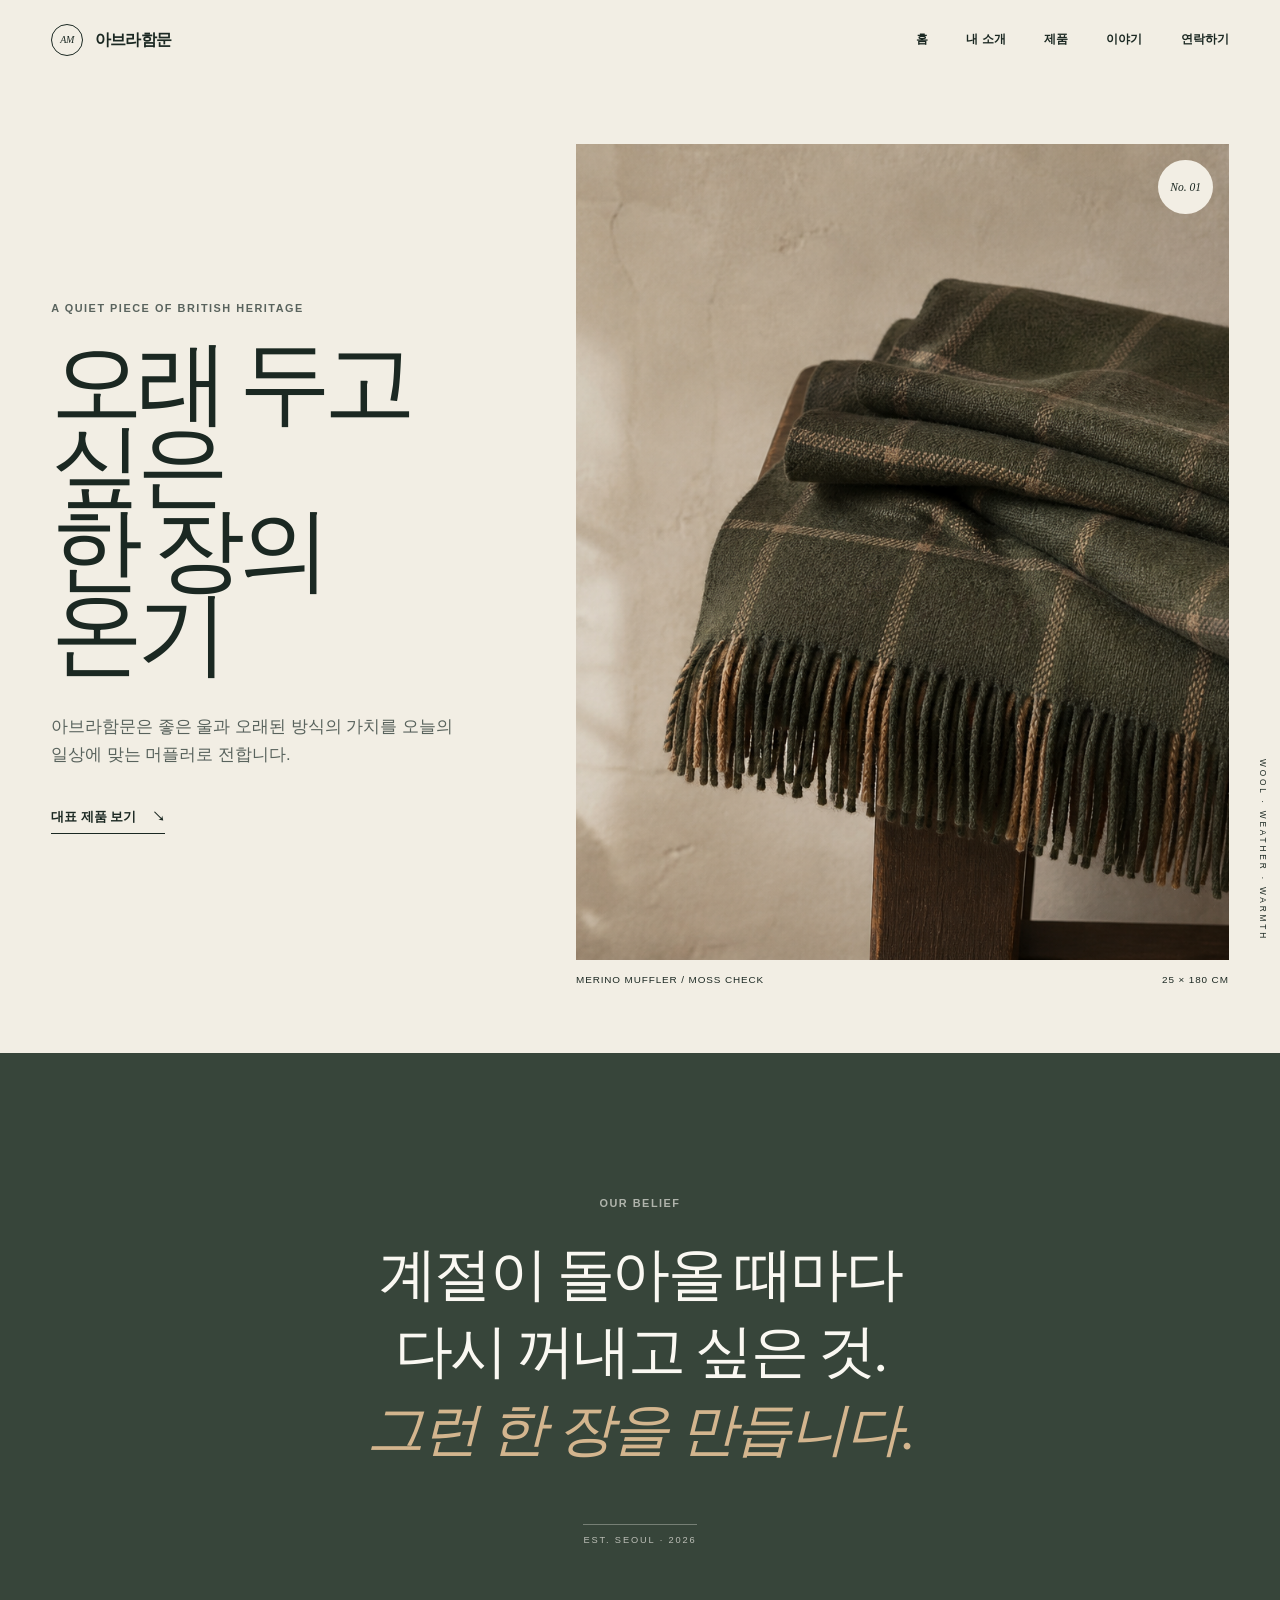
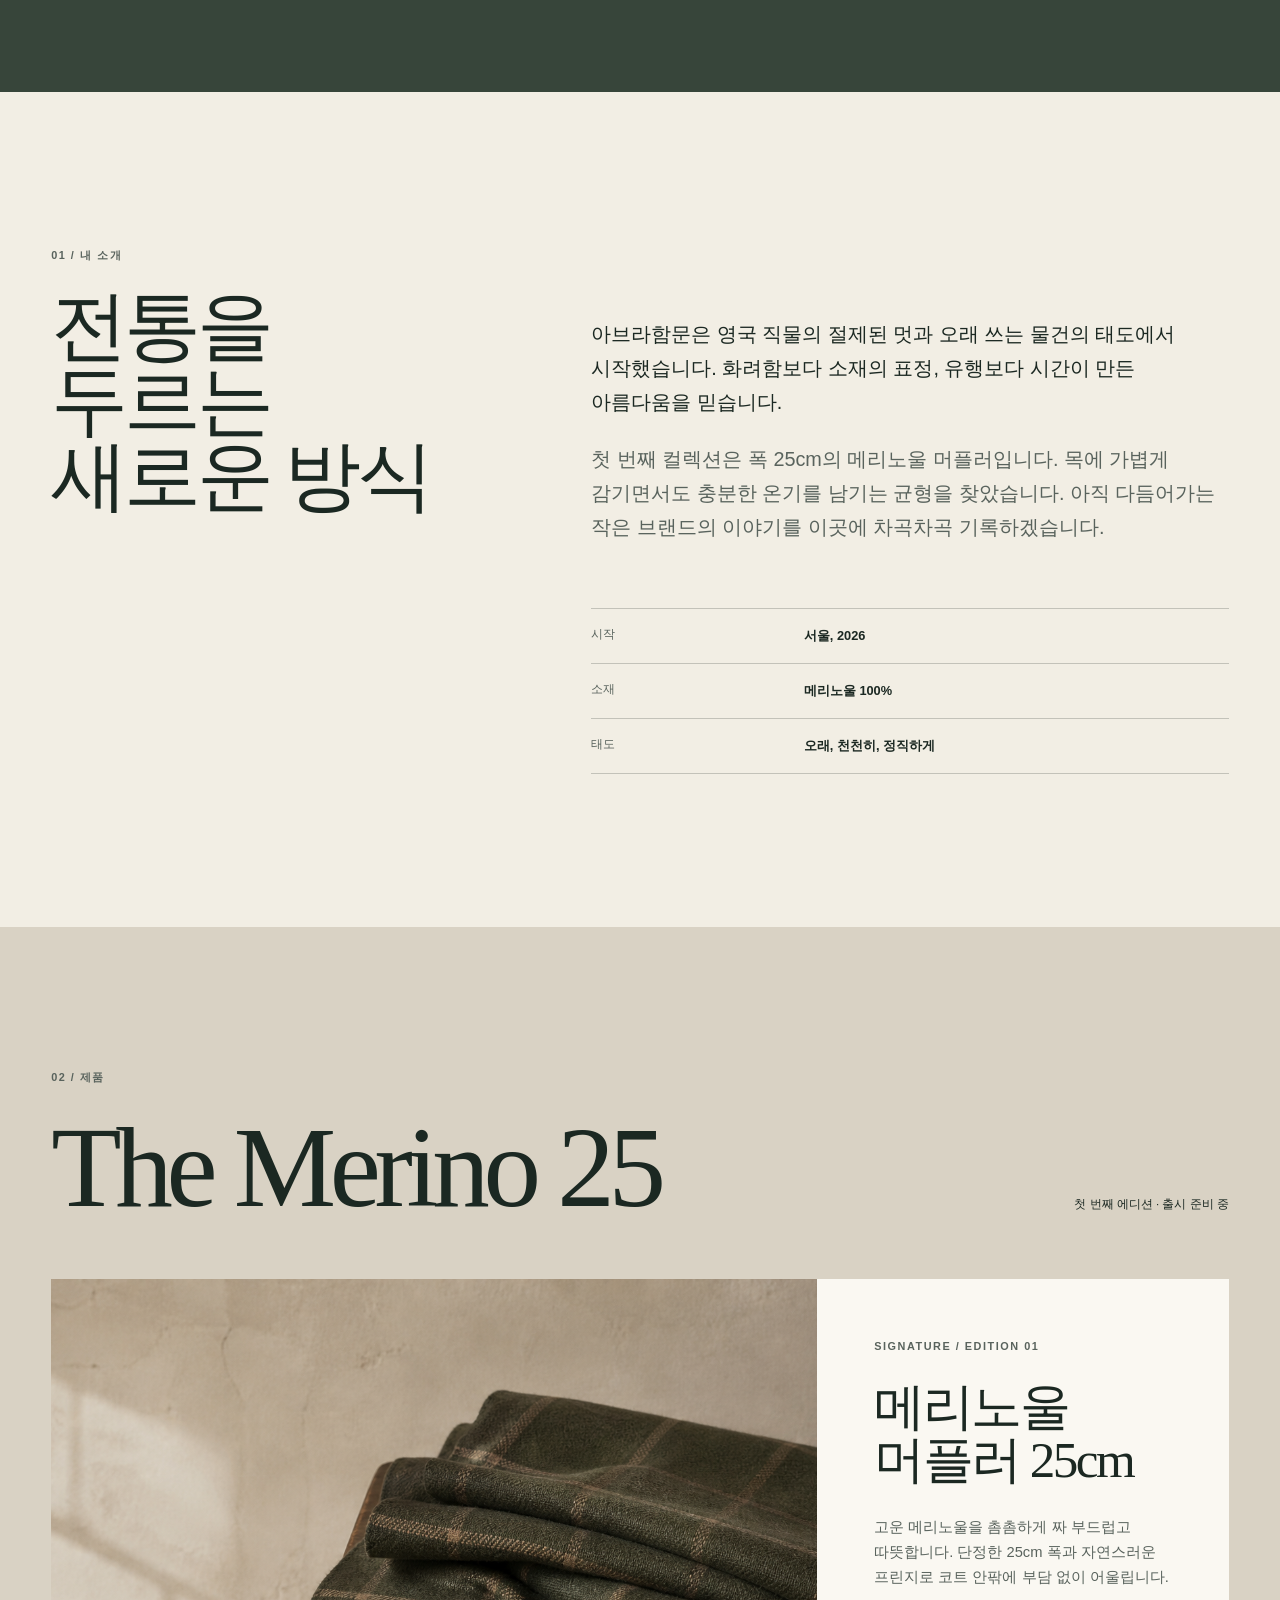
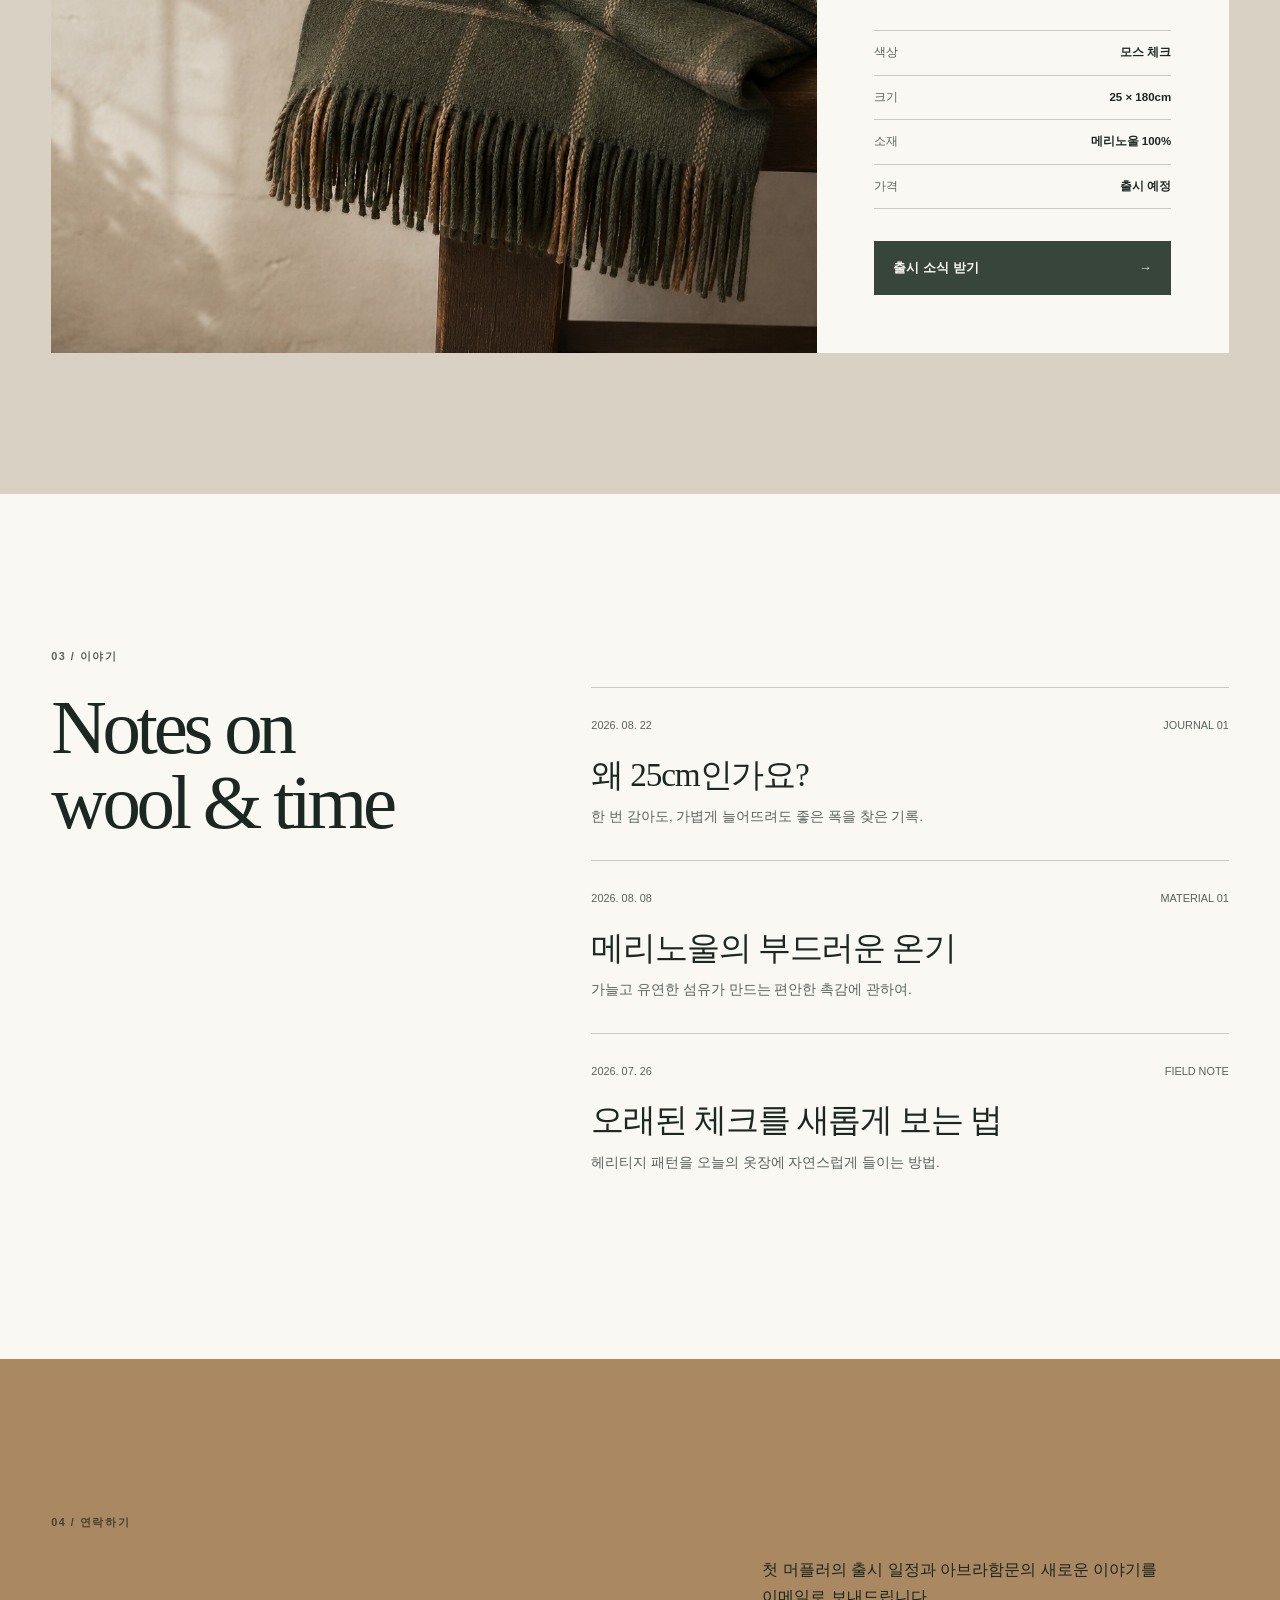
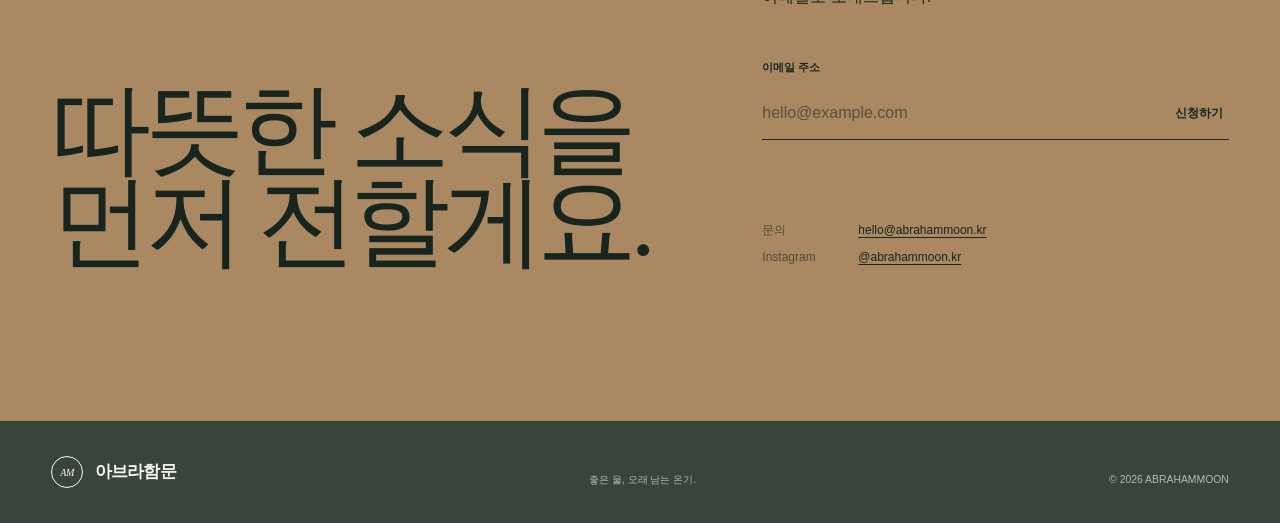
==== index.html @ 73c6c81b "Build Abrahammoon merino muffler website" ====
<!doctype html>
<html lang="ko">
<head>
  <meta charset="utf-8">
  <meta name="viewport" content="width=device-width, initial-scale=1">
  <meta name="description" content="좋은 울과 오래된 방식으로 만든 25cm 메리노울 머플러, 아브라함문.">
  <meta name="theme-color" content="#f2eee4">
  <meta property="og:title" content="아브라함문 — 오래 두고 싶은 머플러">
  <meta property="og:description" content="영국의 헤리티지를 오늘의 감각으로 풀어낸 25cm 메리노울 머플러.">
  <meta property="og:type" content="website">
  <meta property="og:image" content="assets/abrahammoon-merino-muffler.png">
  <title>아브라함문 — 메리노울 머플러 25cm</title>
  <link rel="stylesheet" href="styles.css">
  <script src="script.js" defer></script>
</head>
<body>
  <a class="skip-link" href="#main">본문으로 건너뛰기</a>
  <header class="site-header" data-header>
    <a class="wordmark" href="#home" aria-label="아브라함문 홈"><span class="wordmark-symbol" aria-hidden="true">AM</span><span>아브라함문</span></a>
    <button class="menu-button" type="button" aria-expanded="false" aria-controls="site-nav" data-menu-button><span>메뉴</span><span class="menu-icon" aria-hidden="true"></span></button>
    <nav class="site-nav" id="site-nav" aria-label="주요 메뉴" data-nav>
      <a href="#home">홈</a><a href="#about">내 소개</a><a href="#product">제품</a><a href="#journal">이야기</a><a href="#contact">연락하기</a>
    </nav>
  </header>
  <main id="main">
    <section class="hero" id="home" aria-labelledby="hero-title">
      <div class="hero-copy reveal">
        <p class="eyebrow">A quiet piece of British heritage</p>
        <h1 id="hero-title">오래 두고 싶은<br>한 장의 온기</h1>
        <p class="hero-intro">아브라함문은 좋은 울과 오래된 방식의 가치를 오늘의 일상에 맞는 머플러로 전합니다.</p>
        <a class="text-link" href="#product">대표 제품 보기 <span aria-hidden="true">↘</span></a>
      </div>
      <figure class="hero-visual reveal">
        <div class="image-frame">
          <img src="assets/abrahammoon-merino-muffler.png" alt="나무 벤치 위에 정갈하게 접힌 모스 그린 체크 메리노울 머플러" width="1536" height="1024">
          <span class="edition-mark">No. 01</span>
        </div>
        <figcaption><span>Merino Muffler / Moss Check</span><span>25 × 180 cm</span></figcaption>
      </figure>
      <p class="hero-note" aria-hidden="true">WOOL · WEATHER · WARMTH</p>
    </section>
    <section class="statement" aria-label="브랜드 소개">
      <p class="section-label">Our belief</p>
      <p class="statement-copy reveal">계절이 돌아올 때마다<br>다시 꺼내고 싶은 것.<br><em>그런 한 장을 만듭니다.</em></p>
      <span class="established">EST. SEOUL · 2026</span>
    </section>
    <section class="about section-grid" id="about" aria-labelledby="about-title">
      <div><p class="section-label">01 / 내 소개</p><h2 id="about-title" class="section-title reveal">전통을 두르는<br>새로운 방식</h2></div>
      <div class="about-copy reveal">
        <p>아브라함문은 영국 직물의 절제된 멋과 오래 쓰는 물건의 태도에서 시작했습니다. 화려함보다 소재의 표정, 유행보다 시간이 만든 아름다움을 믿습니다.</p>
        <p>첫 번째 컬렉션은 폭 25cm의 메리노울 머플러입니다. 목에 가볍게 감기면서도 충분한 온기를 남기는 균형을 찾았습니다. 아직 다듬어가는 작은 브랜드의 이야기를 이곳에 차곡차곡 기록하겠습니다.</p>
        <dl class="facts"><div><dt>시작</dt><dd>서울, 2026</dd></div><div><dt>소재</dt><dd>메리노울 100%</dd></div><div><dt>태도</dt><dd>오래, 천천히, 정직하게</dd></div></dl>
      </div>
    </section>
    <section class="product" id="product" aria-labelledby="product-title">
      <div class="product-heading"><p class="section-label">02 / 제품</p><h2 id="product-title" class="section-title reveal">The Merino 25</h2><p class="product-status">첫 번째 에디션 · 출시 준비 중</p></div>
      <div class="product-card reveal">
        <div class="product-image"><img src="assets/abrahammoon-merino-muffler.png" alt="모스 그린과 카멜 체크가 어우러진 아브라함문 메리노울 머플러" loading="lazy" width="1536" height="1024"></div>
        <div class="product-info">
          <div><p class="eyebrow">Signature / Edition 01</p><h3>메리노울<br>머플러 25cm</h3><p class="product-description">고운 메리노울을 촘촘하게 짜 부드럽고 따뜻합니다. 단정한 25cm 폭과 자연스러운 프린지로 코트 안팎에 부담 없이 어울립니다.</p></div>
          <div class="product-meta"><div><span>색상</span><strong>모스 체크</strong></div><div><span>크기</span><strong>25 × 180cm</strong></div><div><span>소재</span><strong>메리노울 100%</strong></div><div><span>가격</span><strong>출시 예정</strong></div></div>
          <a class="button" href="#contact">출시 소식 받기 <span aria-hidden="true">→</span></a>
        </div>
      </div>
    </section>
    <section class="journal section-grid" id="journal" aria-labelledby="journal-title">
      <div><p class="section-label">03 / 이야기</p><h2 id="journal-title" class="section-title reveal">Notes on<br>wool & time</h2></div>
      <div class="journal-list">
        <article class="journal-item reveal"><p><time datetime="2026-08-22">2026. 08. 22</time><span>Journal 01</span></p><h3><a href="#contact">왜 25cm인가요?</a></h3><p>한 번 감아도, 가볍게 늘어뜨려도 좋은 폭을 찾은 기록.</p></article>
        <article class="journal-item reveal"><p><time datetime="2026-08-08">2026. 08. 08</time><span>Material 01</span></p><h3><a href="#contact">메리노울의 부드러운 온기</a></h3><p>가늘고 유연한 섬유가 만드는 편안한 촉감에 관하여.</p></article>
        <article class="journal-item reveal"><p><time datetime="2026-07-26">2026. 07. 26</time><span>Field note</span></p><h3><a href="#contact">오래된 체크를 새롭게 보는 법</a></h3><p>헤리티지 패턴을 오늘의 옷장에 자연스럽게 들이는 방법.</p></article>
      </div>
    </section>
    <section class="contact" id="contact" aria-labelledby="contact-title">
      <p class="section-label">04 / 연락하기</p>
      <div class="contact-layout">
        <h2 id="contact-title" class="reveal">따뜻한 소식을<br>먼저 전할게요.</h2>
        <div class="contact-copy reveal">
          <p>첫 머플러의 출시 일정과 아브라함문의 새로운 이야기를 이메일로 보내드립니다.</p>
          <form class="signup-form" data-signup-form><label for="email">이메일 주소</label><div class="input-row"><input id="email" name="email" type="email" autocomplete="email" placeholder="hello@example.com" required><button type="submit">신청하기</button></div><p class="form-message" data-form-message aria-live="polite"></p></form>
          <div class="contact-direct"><span>문의</span><a href="mailto:hello@abrahammoon.kr">hello@abrahammoon.kr</a><span>Instagram</span><a href="#contact">@abrahammoon.kr</a></div>
        </div>
      </div>
    </section>
  </main>
  <footer class="site-footer"><a class="wordmark footer-wordmark" href="#home"><span class="wordmark-symbol" aria-hidden="true">AM</span><span>아브라함문</span></a><p>좋은 울, 오래 남는 온기.</p><p>© <span data-year></span> ABRAHAMMOON</p></footer>
</body>
</html>
---- styles.css ----
:root {
  --ink: #1b2822; --ink-soft: #59635d; --paper: #f2eee4; --cream: #faf8f2;
  --moss: #37453a; --camel: #aa8962; --mist: #d9d2c4;
  --line: rgba(27, 40, 34, .22); --max: 1440px; --pad: clamp(1.25rem, 4vw, 4.5rem);
}
* { box-sizing: border-box; }
html { scroll-behavior: smooth; }
body { margin: 0; background: var(--paper); color: var(--ink); font-family: "Pretendard", "Noto Sans KR", "Apple SD Gothic Neo", sans-serif; font-size: 16px; line-height: 1.7; word-break: keep-all; }
a { color: inherit; text-decoration: none; }
img { display: block; width: 100%; height: auto; }
button, input { font: inherit; }
.skip-link { position: fixed; left: 1rem; top: -5rem; z-index: 100; padding: .75rem 1rem; background: var(--cream); }
.skip-link:focus { top: 1rem; }
.site-header { position: fixed; inset: 0 0 auto; z-index: 50; display: flex; align-items: center; justify-content: space-between; height: 80px; padding: 0 var(--pad); border-bottom: 1px solid transparent; transition: background .25s ease, border-color .25s ease; }
.site-header.is-scrolled { background: rgba(242, 238, 228, .92); border-color: var(--line); backdrop-filter: blur(14px); }
.wordmark { display: inline-flex; align-items: center; gap: .72rem; font-weight: 750; letter-spacing: -.045em; }
.wordmark-symbol { display: grid; place-items: center; width: 32px; height: 32px; border: 1px solid currentColor; border-radius: 50%; font: italic 10px Georgia, serif; letter-spacing: -.03em; }
.site-nav { display: flex; align-items: center; gap: clamp(1.2rem, 3vw, 3rem); font-size: .76rem; font-weight: 650; }
.site-nav a { position: relative; }
.site-nav a::after { content: ""; position: absolute; left: 0; right: 100%; bottom: -.35rem; height: 1px; background: currentColor; transition: right .25s ease; }
.site-nav a:hover::after, .site-nav a:focus-visible::after { right: 0; }
.menu-button { display: none; border: 0; background: none; color: inherit; }
main { overflow: hidden; }
.hero { position: relative; min-height: 100svh; max-width: var(--max); margin: 0 auto; padding: clamp(9rem, 15vh, 13rem) var(--pad) 4rem; display: grid; grid-template-columns: .8fr 1.2fr; gap: clamp(2rem, 7vw, 8rem); align-items: center; }
.hero-copy { position: relative; z-index: 2; }
.eyebrow, .section-label { margin: 0 0 1.5rem; color: var(--ink-soft); font-size: .68rem; font-weight: 700; letter-spacing: .14em; text-transform: uppercase; }
.hero h1 { margin: 0; font-family: Georgia, "Times New Roman", serif; font-size: clamp(3.7rem, 7.2vw, 8.2rem); font-weight: 400; line-height: .91; letter-spacing: -.07em; }
.hero-intro { max-width: 30rem; margin: 2.25rem 0 2rem; color: var(--ink-soft); font-size: clamp(1rem, 1.3vw, 1.18rem); }
.text-link { display: inline-flex; gap: 1rem; align-items: center; padding-bottom: .35rem; border-bottom: 1px solid currentColor; font-size: .8rem; font-weight: 700; }
.hero-visual { margin: 0; }
.image-frame { position: relative; aspect-ratio: 4 / 5; overflow: hidden; background: var(--mist); }
.image-frame img { height: 100%; object-fit: cover; object-position: 56% center; }
.edition-mark { position: absolute; right: 1rem; top: 1rem; display: grid; place-items: center; width: 3.4rem; height: 3.4rem; border-radius: 50%; background: var(--paper); font: italic .72rem Georgia, serif; }
.hero-visual figcaption { display: flex; justify-content: space-between; gap: 1rem; margin-top: .75rem; font-size: .62rem; letter-spacing: .09em; text-transform: uppercase; }
.hero-note { position: absolute; right: .65rem; bottom: 7rem; margin: 0; writing-mode: vertical-rl; font-size: .52rem; letter-spacing: .34em; }
.statement { position: relative; padding: clamp(5.5rem, 11vw, 10rem) var(--pad); background: var(--moss); color: var(--cream); text-align: center; }
.statement .section-label { color: rgba(250, 248, 242, .62); }
.statement-copy { margin: 0 auto; font-family: Georgia, "Times New Roman", serif; font-size: clamp(2rem, 4.5vw, 5.1rem); line-height: 1.34; letter-spacing: -.045em; }
.statement-copy em { color: #d3b58e; font-weight: 400; }
.established { display: inline-block; margin-top: 3.5rem; padding-top: .55rem; border-top: 1px solid rgba(250, 248, 242, .32); color: rgba(250, 248, 242, .68); font-size: .58rem; letter-spacing: .2em; }
.section-grid { max-width: var(--max); margin: 0 auto; padding: clamp(6rem, 12vw, 11rem) var(--pad); display: grid; grid-template-columns: .8fr 1.2fr; gap: clamp(3rem, 9vw, 11rem); }
.section-title { margin: 0; font: 400 clamp(3rem, 6vw, 6.4rem)/.98 Georgia, "Times New Roman", serif; letter-spacing: -.055em; }
.about-copy { max-width: 43rem; padding-top: 4.5rem; }
.about-copy > p { margin: 0 0 1.5rem; font-size: clamp(1.05rem, 1.55vw, 1.35rem); }
.about-copy > p + p { color: var(--ink-soft); }
.facts { margin: 4rem 0 0; border-top: 1px solid var(--line); }
.facts div { display: grid; grid-template-columns: 1fr 2fr; padding: 1rem 0; border-bottom: 1px solid var(--line); }
.facts dt { color: var(--ink-soft); font-size: .72rem; }
.facts dd { margin: 0; font-size: .8rem; font-weight: 650; }
.product { padding: clamp(6rem, 11vw, 10rem) var(--pad); background: var(--mist); }
.product-heading, .product-card { max-width: calc(var(--max) - var(--pad) * 2); margin-inline: auto; }
.product-heading { position: relative; margin-bottom: 3.5rem; }
.product-heading .section-title { font-size: clamp(4rem, 9vw, 9.3rem); }
.product-status { position: absolute; right: 0; bottom: .55rem; margin: 0; font-size: .72rem; }
.product-card { display: grid; grid-template-columns: 1.3fr .7fr; min-height: 650px; background: var(--cream); }
.product-image { min-height: 500px; overflow: hidden; }
.product-image img { height: 100%; object-fit: cover; object-position: center; }
.product-info { display: flex; flex-direction: column; justify-content: space-between; padding: clamp(2rem, 4.5vw, 4.5rem); }
.product-info h3 { margin: 0; font: 400 clamp(2.2rem, 4vw, 4rem)/1.05 Georgia, "Times New Roman", serif; letter-spacing: -.05em; }
.product-description { margin: 1.75rem 0 2.5rem; color: var(--ink-soft); font-size: .92rem; }
.product-meta { border-top: 1px solid var(--line); }
.product-meta div { display: flex; justify-content: space-between; padding: .75rem 0; border-bottom: 1px solid var(--line); font-size: .72rem; }
.product-meta span { color: var(--ink-soft); }
.button { display: flex; justify-content: space-between; margin-top: 2rem; padding: 1rem 1.2rem; background: var(--moss); color: var(--cream); font-size: .8rem; font-weight: 700; transition: background .2s ease; }
.button:hover { background: #526052; }
.journal { background: var(--cream); }
.journal-list { padding-top: 2.5rem; }
.journal-item { padding: 1.75rem 0 2rem; border-top: 1px solid var(--line); }
.journal-item > p:first-child { display: flex; justify-content: space-between; margin: 0 0 1.25rem; color: var(--ink-soft); font-size: .68rem; text-transform: uppercase; }
.journal-item h3 { margin: 0; font: 400 clamp(1.5rem, 2.6vw, 2.6rem)/1.2 Georgia, "Times New Roman", serif; letter-spacing: -.035em; }
.journal-item h3 a:hover { font-style: italic; }
.journal-item > p:last-child { margin: .65rem 0 0; color: var(--ink-soft); font-size: .85rem; }
.contact { padding: clamp(6rem, 12vw, 11rem) var(--pad); background: var(--camel); color: #17251e; }
.contact > * { max-width: calc(var(--max) - var(--pad) * 2); margin-inline: auto; }
.contact .section-label { color: rgba(23, 37, 30, .7); }
.contact-layout { display: grid; grid-template-columns: 1.15fr .85fr; gap: 5rem; align-items: end; }
.contact h2 { margin: 0; font: 400 clamp(3.8rem, 7.8vw, 8.3rem)/.92 Georgia, "Times New Roman", serif; letter-spacing: -.065em; }
.contact-copy > p { max-width: 28rem; margin: 0 0 3rem; }
.signup-form label { display: block; margin-bottom: .6rem; font-size: .7rem; font-weight: 700; }
.input-row { display: flex; border-bottom: 1px solid currentColor; }
.input-row input { width: 100%; padding: .8rem 0; border: 0; outline: 0; background: transparent; color: inherit; }
.input-row input::placeholder { color: rgba(23, 37, 30, .55); }
.input-row button { border: 0; background: transparent; color: inherit; font-size: .75rem; font-weight: 750; cursor: pointer; }
.form-message { min-height: 1.5rem; margin: .5rem 0 0; font-size: .72rem; }
.contact-direct { display: grid; grid-template-columns: 5rem 1fr; gap: .4rem 1rem; margin-top: 3rem; font-size: .75rem; }
.contact-direct span { color: rgba(23, 37, 30, .62); }
.contact-direct a { text-decoration: underline; text-underline-offset: .2rem; }
.site-footer { display: flex; align-items: flex-end; justify-content: space-between; gap: 2rem; padding: 2.2rem var(--pad); background: var(--moss); color: var(--cream); }
.site-footer p { margin: 0; color: rgba(250, 248, 242, .65); font-size: .65rem; }
.footer-wordmark { font-size: 1.05rem; }
.reveal { opacity: 0; transform: translateY(24px); transition: opacity .7s ease, transform .7s ease; }
.reveal.is-visible { opacity: 1; transform: none; }
@media (max-width: 900px) {
  .site-header { height: 68px; }
  .menu-button { display: flex; align-items: center; gap: .75rem; padding: .5rem 0; font-size: .7rem; cursor: pointer; }
  .menu-icon, .menu-icon::before { display: block; width: 18px; height: 1px; background: currentColor; transition: transform .2s ease; }
  .menu-icon { position: relative; }
  .menu-icon::before { content: ""; position: absolute; top: 5px; }
  .menu-button[aria-expanded="true"] .menu-icon { transform: rotate(45deg); }
  .menu-button[aria-expanded="true"] .menu-icon::before { top: 0; transform: rotate(90deg); }
  .site-nav { position: fixed; inset: 68px 0 auto; z-index: -1; display: grid; gap: 0; padding: .5rem var(--pad) 1.5rem; background: var(--paper); border-bottom: 1px solid var(--line); transform: translateY(-130%); transition: transform .25s ease; }
  .site-nav.is-open { transform: translateY(0); }
  .site-nav a { padding: .75rem 0; border-bottom: 1px solid var(--line); font-size: 1rem; }
  .hero { min-height: auto; padding-top: 8.5rem; grid-template-columns: 1fr; gap: 3.5rem; }
  .hero h1 { font-size: clamp(3.6rem, 16vw, 6.2rem); }
  .hero-visual { width: calc(100% - 1.5rem); margin-left: 1.5rem; }
  .hero-note { display: none; }
  .section-grid { grid-template-columns: 1fr; gap: 1rem; }
  .about-copy { padding-top: 1.5rem; }
  .product-heading .section-title { font-size: clamp(3.6rem, 15vw, 6.2rem); }
  .product-status { position: static; margin-top: 1rem; }
  .product-card { grid-template-columns: 1fr; }
  .product-image { min-height: 0; aspect-ratio: 4 / 3; }
  .product-info { min-height: 580px; }
  .journal-list { padding-top: 1rem; }
  .contact-layout { grid-template-columns: 1fr; gap: 4rem; }
  .site-footer { align-items: flex-start; flex-direction: column; }
}
@media (max-width: 420px) {
  .hero h1 { font-size: 3.35rem; }
  .hero-visual { width: 100%; margin-left: 0; }
  .image-frame { aspect-ratio: 3 / 4; }
  .contact h2 { font-size: 3.3rem; }
}
@media (prefers-reduced-motion: reduce) {
  html { scroll-behavior: auto; }
  *, *::before, *::after { animation-duration: .01ms !important; transition-duration: .01ms !important; }
  .reveal { opacity: 1; transform: none; }
}
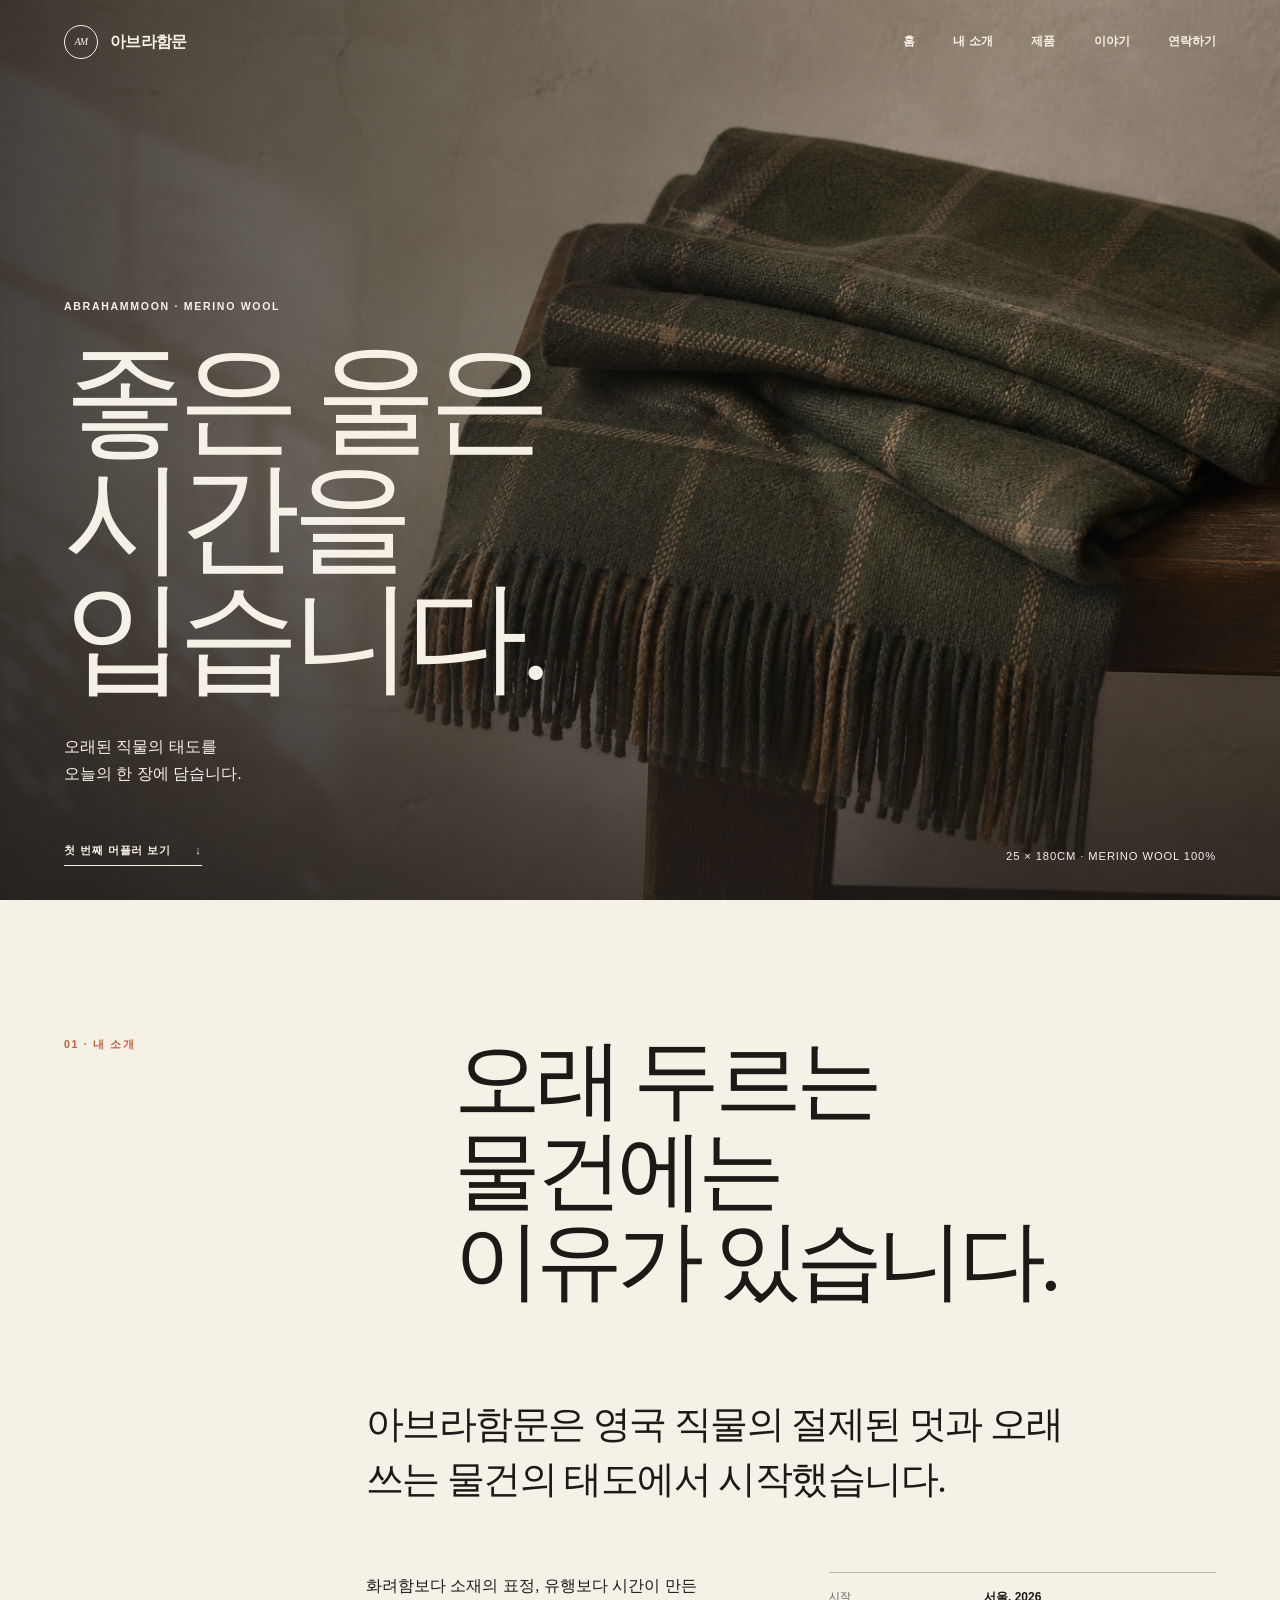
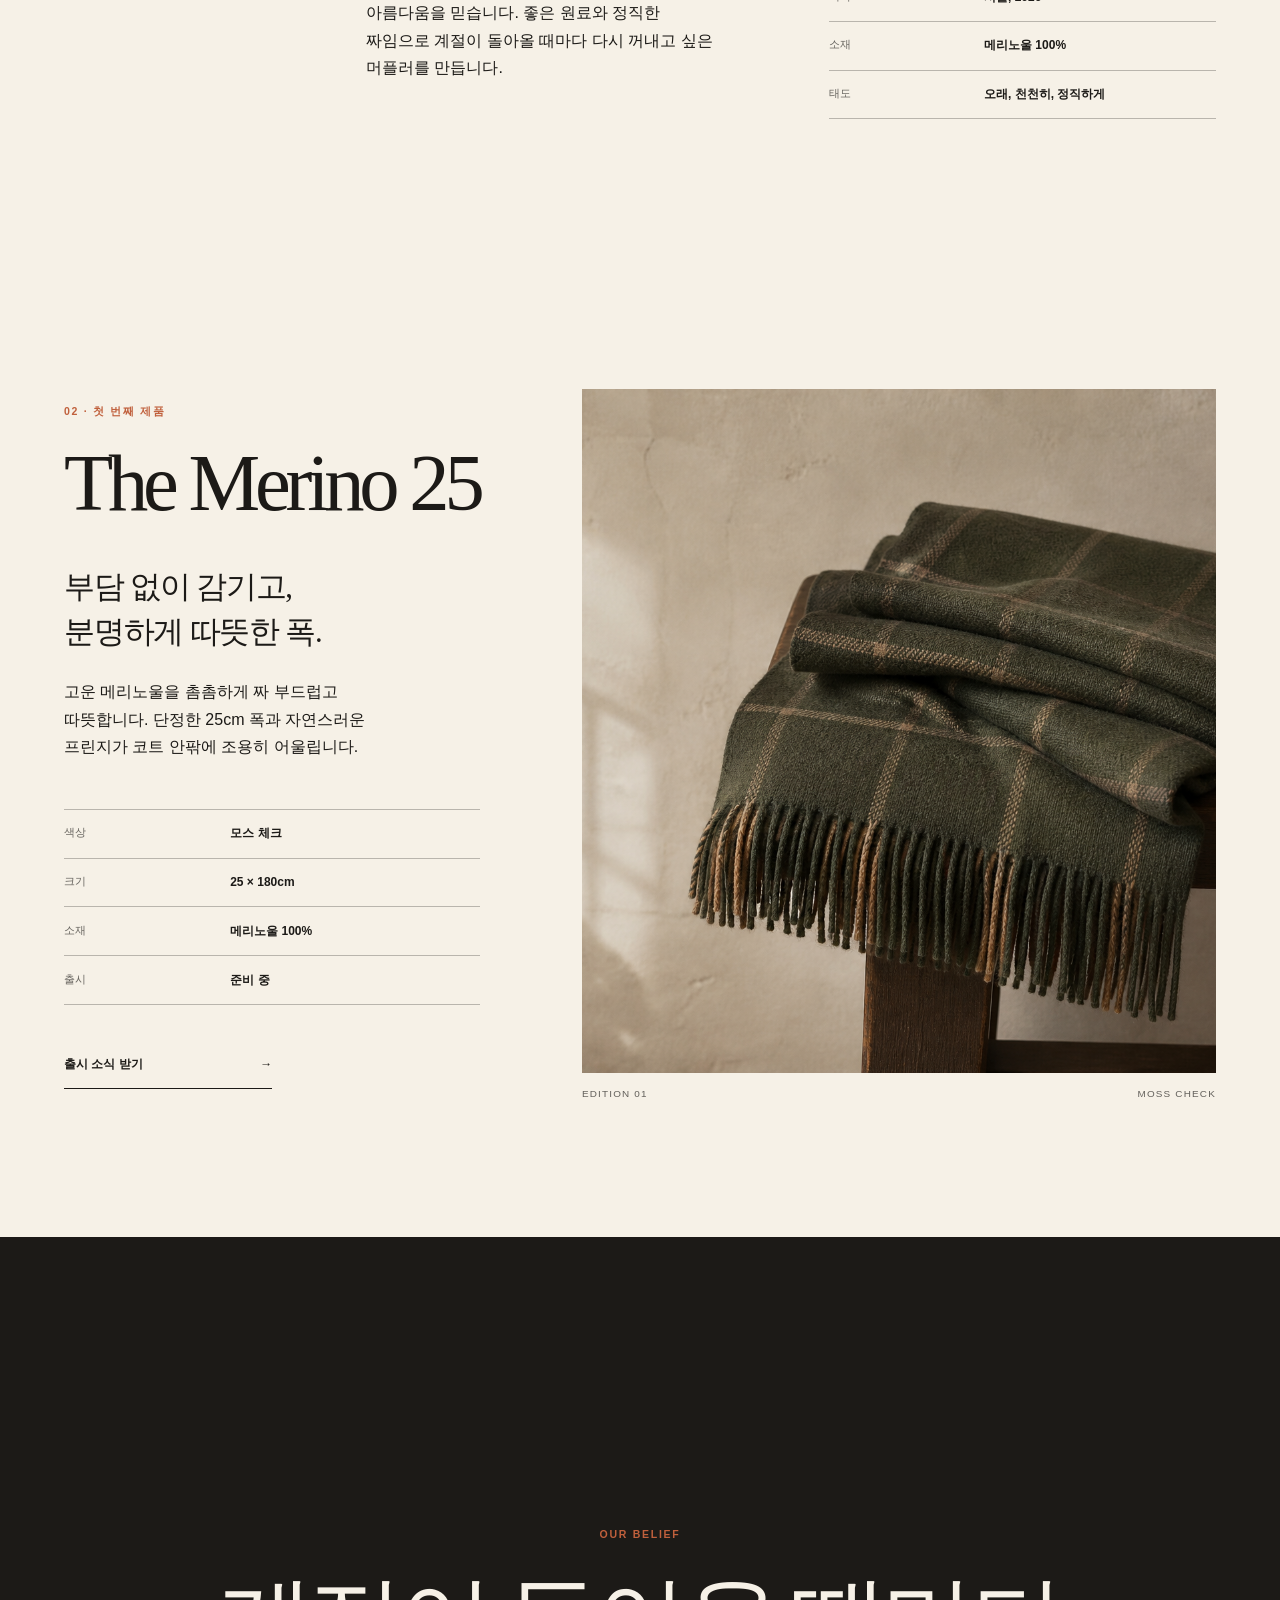
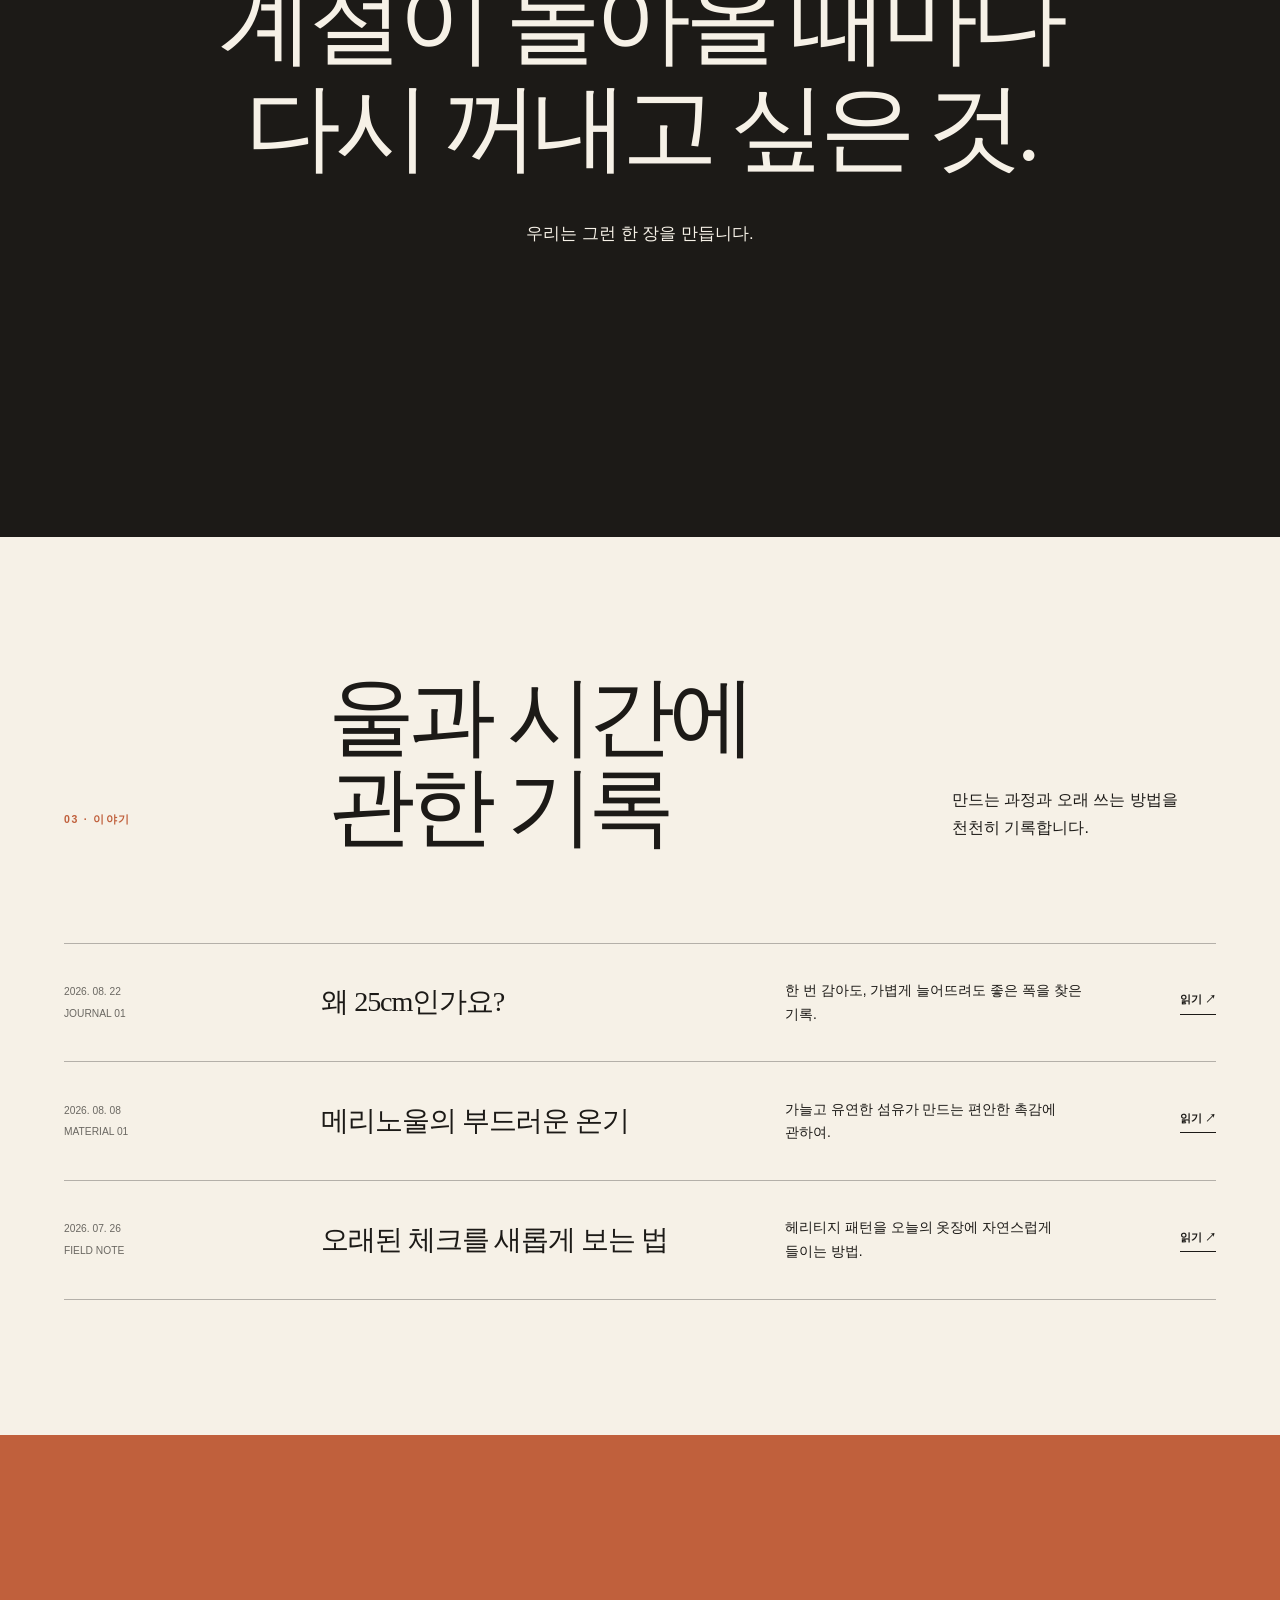
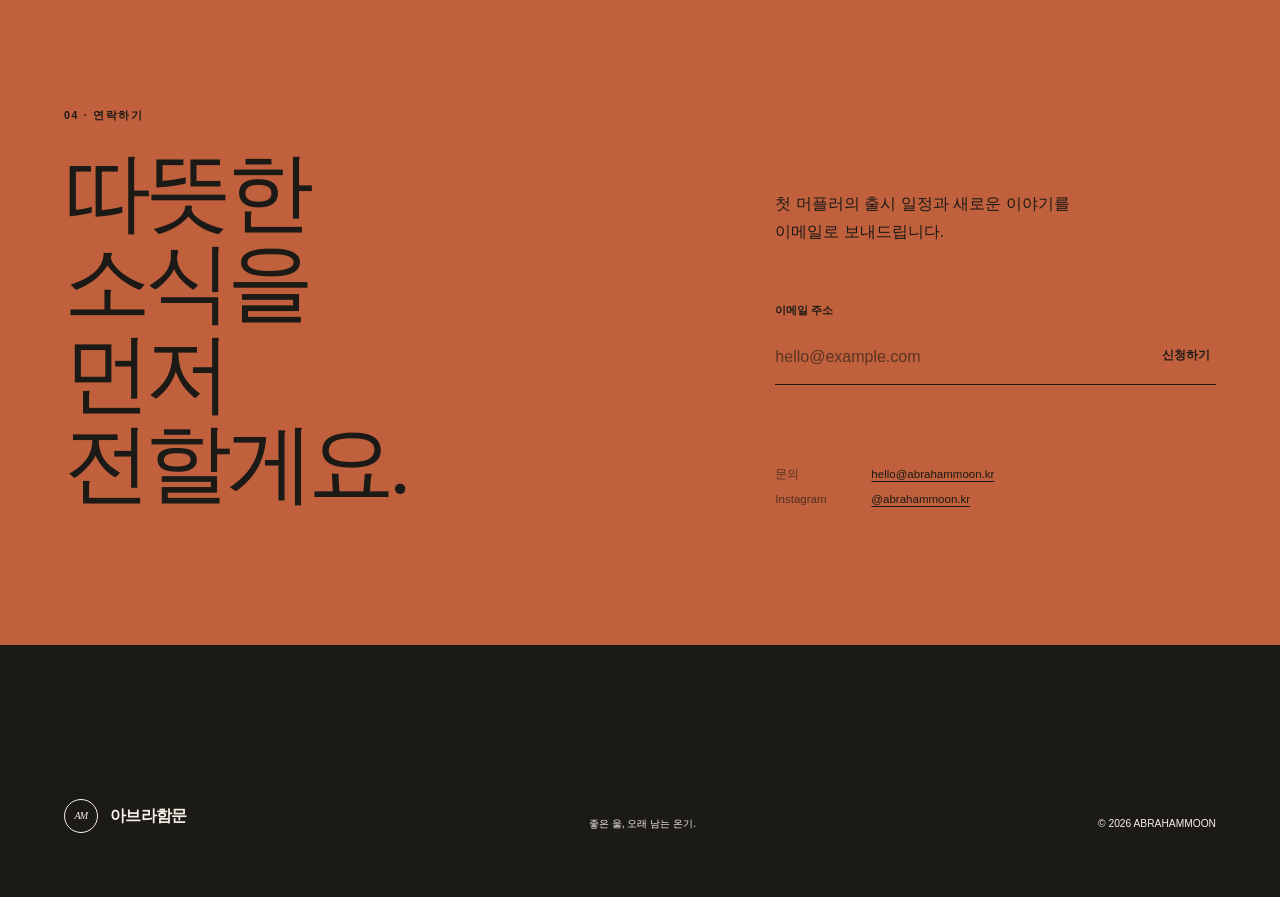
==== commit fd46411d: "Elevate Abrahammoon brand experience" ====
--- a/index.html
+++ b/index.html
@@ -4,8 +4,8 @@
   <meta charset="utf-8">
   <meta name="viewport" content="width=device-width, initial-scale=1">
   <meta name="description" content="좋은 울과 오래된 방식으로 만든 25cm 메리노울 머플러, 아브라함문.">
-  <meta name="theme-color" content="#f2eee4">
-  <meta property="og:title" content="아브라함문 — 오래 두고 싶은 머플러">
+  <meta name="theme-color" content="#F6F1E7">
+  <meta property="og:title" content="아브라함문 — 좋은 울은 시간을 입습니다">
   <meta property="og:description" content="영국의 헤리티지를 오늘의 감각으로 풀어낸 25cm 메리노울 머플러.">
   <meta property="og:type" content="website">
   <meta property="og:image" content="assets/abrahammoon-merino-muffler.png">
@@ -15,74 +15,140 @@
 </head>
 <body>
   <a class="skip-link" href="#main">본문으로 건너뛰기</a>
+
   <header class="site-header" data-header>
-    <a class="wordmark" href="#home" aria-label="아브라함문 홈"><span class="wordmark-symbol" aria-hidden="true">AM</span><span>아브라함문</span></a>
-    <button class="menu-button" type="button" aria-expanded="false" aria-controls="site-nav" data-menu-button><span>메뉴</span><span class="menu-icon" aria-hidden="true"></span></button>
+    <a class="wordmark" href="#home" aria-label="아브라함문 홈">
+      <span class="wordmark-mark" aria-hidden="true">AM</span>
+      <span class="wordmark-name">아브라함문</span>
+    </a>
+    <button class="menu-button" type="button" aria-expanded="false" aria-controls="site-nav" data-menu-button>
+      <span>메뉴</span><span class="menu-icon" aria-hidden="true"></span>
+    </button>
     <nav class="site-nav" id="site-nav" aria-label="주요 메뉴" data-nav>
-      <a href="#home">홈</a><a href="#about">내 소개</a><a href="#product">제품</a><a href="#journal">이야기</a><a href="#contact">연락하기</a>
+      <a href="#home">홈</a>
+      <a href="#about">내 소개</a>
+      <a href="#product">제품</a>
+      <a href="#journal">이야기</a>
+      <a href="#contact">연락하기</a>
     </nav>
   </header>
+
   <main id="main">
     <section class="hero" id="home" aria-labelledby="hero-title">
-      <div class="hero-copy reveal">
-        <p class="eyebrow">A quiet piece of British heritage</p>
-        <h1 id="hero-title">오래 두고 싶은<br>한 장의 온기</h1>
-        <p class="hero-intro">아브라함문은 좋은 울과 오래된 방식의 가치를 오늘의 일상에 맞는 머플러로 전합니다.</p>
-        <a class="text-link" href="#product">대표 제품 보기 <span aria-hidden="true">↘</span></a>
+      <img class="hero-image" src="assets/abrahammoon-merino-muffler.png" alt="나무 벤치 위에 놓인 모스 체크 메리노울 머플러" width="1536" height="1024">
+      <div class="hero-scrim" aria-hidden="true"></div>
+      <div class="hero-content reveal">
+        <p class="eyebrow">Abrahammoon · Merino wool</p>
+        <h1 id="hero-title">좋은 울은<br>시간을 입습니다.</h1>
+        <p class="hero-intro">오래된 직물의 태도를<br>오늘의 한 장에 담습니다.</p>
       </div>
-      <figure class="hero-visual reveal">
-        <div class="image-frame">
-          <img src="assets/abrahammoon-merino-muffler.png" alt="나무 벤치 위에 정갈하게 접힌 모스 그린 체크 메리노울 머플러" width="1536" height="1024">
-          <span class="edition-mark">No. 01</span>
-        </div>
-        <figcaption><span>Merino Muffler / Moss Check</span><span>25 × 180 cm</span></figcaption>
-      </figure>
-      <p class="hero-note" aria-hidden="true">WOOL · WEATHER · WARMTH</p>
-    </section>
-    <section class="statement" aria-label="브랜드 소개">
-      <p class="section-label">Our belief</p>
-      <p class="statement-copy reveal">계절이 돌아올 때마다<br>다시 꺼내고 싶은 것.<br><em>그런 한 장을 만듭니다.</em></p>
-      <span class="established">EST. SEOUL · 2026</span>
-    </section>
-    <section class="about section-grid" id="about" aria-labelledby="about-title">
-      <div><p class="section-label">01 / 내 소개</p><h2 id="about-title" class="section-title reveal">전통을 두르는<br>새로운 방식</h2></div>
-      <div class="about-copy reveal">
-        <p>아브라함문은 영국 직물의 절제된 멋과 오래 쓰는 물건의 태도에서 시작했습니다. 화려함보다 소재의 표정, 유행보다 시간이 만든 아름다움을 믿습니다.</p>
-        <p>첫 번째 컬렉션은 폭 25cm의 메리노울 머플러입니다. 목에 가볍게 감기면서도 충분한 온기를 남기는 균형을 찾았습니다. 아직 다듬어가는 작은 브랜드의 이야기를 이곳에 차곡차곡 기록하겠습니다.</p>
-        <dl class="facts"><div><dt>시작</dt><dd>서울, 2026</dd></div><div><dt>소재</dt><dd>메리노울 100%</dd></div><div><dt>태도</dt><dd>오래, 천천히, 정직하게</dd></div></dl>
+      <div class="hero-foot">
+        <a href="#product">첫 번째 머플러 보기 <span aria-hidden="true">↓</span></a>
+        <p>25 × 180cm · Merino wool 100%</p>
       </div>
     </section>
-    <section class="product" id="product" aria-labelledby="product-title">
-      <div class="product-heading"><p class="section-label">02 / 제품</p><h2 id="product-title" class="section-title reveal">The Merino 25</h2><p class="product-status">첫 번째 에디션 · 출시 준비 중</p></div>
-      <div class="product-card reveal">
-        <div class="product-image"><img src="assets/abrahammoon-merino-muffler.png" alt="모스 그린과 카멜 체크가 어우러진 아브라함문 메리노울 머플러" loading="lazy" width="1536" height="1024"></div>
-        <div class="product-info">
-          <div><p class="eyebrow">Signature / Edition 01</p><h3>메리노울<br>머플러 25cm</h3><p class="product-description">고운 메리노울을 촘촘하게 짜 부드럽고 따뜻합니다. 단정한 25cm 폭과 자연스러운 프린지로 코트 안팎에 부담 없이 어울립니다.</p></div>
-          <div class="product-meta"><div><span>색상</span><strong>모스 체크</strong></div><div><span>크기</span><strong>25 × 180cm</strong></div><div><span>소재</span><strong>메리노울 100%</strong></div><div><span>가격</span><strong>출시 예정</strong></div></div>
-          <a class="button" href="#contact">출시 소식 받기 <span aria-hidden="true">→</span></a>
+
+    <section class="about" id="about" aria-labelledby="about-title">
+      <div class="section-intro reveal">
+        <p class="section-label">01 · 내 소개</p>
+        <h2 id="about-title">오래 두르는 물건에는<br>이유가 있습니다.</h2>
+      </div>
+      <div class="about-body reveal">
+        <p class="lead">아브라함문은 영국 직물의 절제된 멋과 오래 쓰는 물건의 태도에서 시작했습니다.</p>
+        <div class="about-columns">
+          <p>화려함보다 소재의 표정, 유행보다 시간이 만든 아름다움을 믿습니다. 좋은 원료와 정직한 짜임으로 계절이 돌아올 때마다 다시 꺼내고 싶은 머플러를 만듭니다.</p>
+          <dl class="facts">
+            <div><dt>시작</dt><dd>서울, 2026</dd></div>
+            <div><dt>소재</dt><dd>메리노울 100%</dd></div>
+            <div><dt>태도</dt><dd>오래, 천천히, 정직하게</dd></div>
+          </dl>
         </div>
       </div>
     </section>
-    <section class="journal section-grid" id="journal" aria-labelledby="journal-title">
-      <div><p class="section-label">03 / 이야기</p><h2 id="journal-title" class="section-title reveal">Notes on<br>wool & time</h2></div>
-      <div class="journal-list">
-        <article class="journal-item reveal"><p><time datetime="2026-08-22">2026. 08. 22</time><span>Journal 01</span></p><h3><a href="#contact">왜 25cm인가요?</a></h3><p>한 번 감아도, 가볍게 늘어뜨려도 좋은 폭을 찾은 기록.</p></article>
-        <article class="journal-item reveal"><p><time datetime="2026-08-08">2026. 08. 08</time><span>Material 01</span></p><h3><a href="#contact">메리노울의 부드러운 온기</a></h3><p>가늘고 유연한 섬유가 만드는 편안한 촉감에 관하여.</p></article>
-        <article class="journal-item reveal"><p><time datetime="2026-07-26">2026. 07. 26</time><span>Field note</span></p><h3><a href="#contact">오래된 체크를 새롭게 보는 법</a></h3><p>헤리티지 패턴을 오늘의 옷장에 자연스럽게 들이는 방법.</p></article>
+
+    <section class="product" id="product" aria-labelledby="product-title">
+      <div class="product-copy reveal">
+        <p class="section-label">02 · 첫 번째 제품</p>
+        <h2 id="product-title">The Merino 25</h2>
+        <p class="lead">부담 없이 감기고,<br>분명하게 따뜻한 폭.</p>
+        <p>고운 메리노울을 촘촘하게 짜 부드럽고 따뜻합니다. 단정한 25cm 폭과 자연스러운 프린지가 코트 안팎에 조용히 어울립니다.</p>
+        <dl class="product-specs">
+          <div><dt>색상</dt><dd>모스 체크</dd></div>
+          <div><dt>크기</dt><dd>25 × 180cm</dd></div>
+          <div><dt>소재</dt><dd>메리노울 100%</dd></div>
+          <div><dt>출시</dt><dd>준비 중</dd></div>
+        </dl>
+        <a class="text-link" href="#contact">출시 소식 받기 <span aria-hidden="true">→</span></a>
+      </div>
+      <figure class="product-visual reveal">
+        <img src="assets/abrahammoon-merino-muffler.png" alt="모스와 카멜 체크의 메리노울 머플러와 프린지 디테일" loading="lazy" width="1536" height="1024">
+        <figcaption><span>Edition 01</span><span>Moss check</span></figcaption>
+      </figure>
+    </section>
+
+    <section class="belief" aria-labelledby="belief-title">
+      <div class="belief-inner reveal">
+        <p class="section-label">Our belief</p>
+        <h2 id="belief-title">계절이 돌아올 때마다<br>다시 꺼내고 싶은 것.</h2>
+        <p>우리는 그런 한 장을 만듭니다.</p>
       </div>
     </section>
+
+    <section class="journal" id="journal" aria-labelledby="journal-title">
+      <div class="journal-heading reveal">
+        <p class="section-label">03 · 이야기</p>
+        <h2 id="journal-title">울과 시간에 관한 기록</h2>
+        <p>만드는 과정과 오래 쓰는 방법을 천천히 기록합니다.</p>
+      </div>
+      <div class="journal-list">
+        <article class="journal-item reveal">
+          <p><time datetime="2026-08-22">2026. 08. 22</time><span>Journal 01</span></p>
+          <h3><a href="#contact">왜 25cm인가요?</a></h3>
+          <p>한 번 감아도, 가볍게 늘어뜨려도 좋은 폭을 찾은 기록.</p>
+          <a href="#contact" aria-label="왜 25cm인가요? 읽기">읽기 <span aria-hidden="true">↗</span></a>
+        </article>
+        <article class="journal-item reveal">
+          <p><time datetime="2026-08-08">2026. 08. 08</time><span>Material 01</span></p>
+          <h3><a href="#contact">메리노울의 부드러운 온기</a></h3>
+          <p>가늘고 유연한 섬유가 만드는 편안한 촉감에 관하여.</p>
+          <a href="#contact" aria-label="메리노울의 부드러운 온기 읽기">읽기 <span aria-hidden="true">↗</span></a>
+        </article>
+        <article class="journal-item reveal">
+          <p><time datetime="2026-07-26">2026. 07. 26</time><span>Field note</span></p>
+          <h3><a href="#contact">오래된 체크를 새롭게 보는 법</a></h3>
+          <p>헤리티지 패턴을 오늘의 옷장에 자연스럽게 들이는 방법.</p>
+          <a href="#contact" aria-label="오래된 체크를 새롭게 보는 법 읽기">읽기 <span aria-hidden="true">↗</span></a>
+        </article>
+      </div>
+    </section>
+
     <section class="contact" id="contact" aria-labelledby="contact-title">
-      <p class="section-label">04 / 연락하기</p>
-      <div class="contact-layout">
-        <h2 id="contact-title" class="reveal">따뜻한 소식을<br>먼저 전할게요.</h2>
-        <div class="contact-copy reveal">
-          <p>첫 머플러의 출시 일정과 아브라함문의 새로운 이야기를 이메일로 보내드립니다.</p>
-          <form class="signup-form" data-signup-form><label for="email">이메일 주소</label><div class="input-row"><input id="email" name="email" type="email" autocomplete="email" placeholder="hello@example.com" required><button type="submit">신청하기</button></div><p class="form-message" data-form-message aria-live="polite"></p></form>
-          <div class="contact-direct"><span>문의</span><a href="mailto:hello@abrahammoon.kr">hello@abrahammoon.kr</a><span>Instagram</span><a href="#contact">@abrahammoon.kr</a></div>
+      <div class="contact-heading reveal">
+        <p class="section-label">04 · 연락하기</p>
+        <h2 id="contact-title">따뜻한 소식을<br>먼저 전할게요.</h2>
+      </div>
+      <div class="contact-body reveal">
+        <p>첫 머플러의 출시 일정과 새로운 이야기를 이메일로 보내드립니다.</p>
+        <form class="signup-form" data-signup-form>
+          <label for="email">이메일 주소</label>
+          <div class="input-row">
+            <input id="email" name="email" type="email" autocomplete="email" placeholder="hello@example.com" required>
+            <button type="submit">신청하기</button>
+          </div>
+          <p class="form-message" data-form-message aria-live="polite"></p>
+        </form>
+        <div class="contact-direct">
+          <span>문의</span><a href="mailto:hello@abrahammoon.kr">hello@abrahammoon.kr</a>
+          <span>Instagram</span><a href="#contact">@abrahammoon.kr</a>
         </div>
       </div>
     </section>
   </main>
-  <footer class="site-footer"><a class="wordmark footer-wordmark" href="#home"><span class="wordmark-symbol" aria-hidden="true">AM</span><span>아브라함문</span></a><p>좋은 울, 오래 남는 온기.</p><p>© <span data-year></span> ABRAHAMMOON</p></footer>
+
+  <footer class="site-footer">
+    <a class="wordmark" href="#home"><span class="wordmark-mark" aria-hidden="true">AM</span><span class="wordmark-name">아브라함문</span></a>
+    <p>좋은 울, 오래 남는 온기.</p>
+    <p>© <span data-year></span> ABRAHAMMOON</p>
+  </footer>
 </body>
 </html>
--- a/styles.css
+++ b/styles.css
@@ -1,129 +1,191 @@
 :root {
-  --ink: #1b2822; --ink-soft: #59635d; --paper: #f2eee4; --cream: #faf8f2;
-  --moss: #37453a; --camel: #aa8962; --mist: #d9d2c4;
-  --line: rgba(27, 40, 34, .22); --max: 1440px; --pad: clamp(1.25rem, 4vw, 4.5rem);
+  --cream: #F6F1E7;
+  --ink: #1C1A17;
+  --accent: #C0603C;
+  --max: 1440px;
+  --pad: clamp(1.25rem, 5vw, 5rem);
+  --section-space: max(15vh, 7.5rem);
 }
+
 * { box-sizing: border-box; }
 html { scroll-behavior: smooth; }
-body { margin: 0; background: var(--paper); color: var(--ink); font-family: "Pretendard", "Noto Sans KR", "Apple SD Gothic Neo", sans-serif; font-size: 16px; line-height: 1.7; word-break: keep-all; }
+body {
+  margin: 0;
+  overflow-x: hidden;
+  background: var(--cream);
+  color: var(--ink);
+  font-family: "Pretendard", "Noto Sans KR", "Apple SD Gothic Neo", sans-serif;
+  font-size: 16px;
+  line-height: 1.72;
+  word-break: keep-all;
+}
 a { color: inherit; text-decoration: none; }
-img { display: block; width: 100%; height: auto; }
+img { display: block; width: 100%; }
 button, input { font: inherit; }
-.skip-link { position: fixed; left: 1rem; top: -5rem; z-index: 100; padding: .75rem 1rem; background: var(--cream); }
+p { max-width: 40ch; }
+.skip-link { position: fixed; left: 1rem; top: -5rem; z-index: 100; padding: .75rem 1rem; background: var(--cream); color: var(--ink); }
 .skip-link:focus { top: 1rem; }
-.site-header { position: fixed; inset: 0 0 auto; z-index: 50; display: flex; align-items: center; justify-content: space-between; height: 80px; padding: 0 var(--pad); border-bottom: 1px solid transparent; transition: background .25s ease, border-color .25s ease; }
-.site-header.is-scrolled { background: rgba(242, 238, 228, .92); border-color: var(--line); backdrop-filter: blur(14px); }
-.wordmark { display: inline-flex; align-items: center; gap: .72rem; font-weight: 750; letter-spacing: -.045em; }
-.wordmark-symbol { display: grid; place-items: center; width: 32px; height: 32px; border: 1px solid currentColor; border-radius: 50%; font: italic 10px Georgia, serif; letter-spacing: -.03em; }
-.site-nav { display: flex; align-items: center; gap: clamp(1.2rem, 3vw, 3rem); font-size: .76rem; font-weight: 650; }
-.site-nav a { position: relative; }
-.site-nav a::after { content: ""; position: absolute; left: 0; right: 100%; bottom: -.35rem; height: 1px; background: currentColor; transition: right .25s ease; }
+
+.site-header {
+  position: fixed;
+  inset: 0 0 auto;
+  z-index: 50;
+  display: flex;
+  align-items: center;
+  justify-content: space-between;
+  height: 84px;
+  padding: 0 var(--pad);
+  color: var(--cream);
+  border-bottom: 1px solid transparent;
+  transition: background-color .25s ease, color .25s ease, border-color .25s ease;
+}
+.site-header.is-scrolled, .site-header.is-menu-open { background: var(--cream); color: var(--ink); border-color: rgba(28, 26, 23, .18); }
+.wordmark { display: inline-flex; align-items: center; gap: .75rem; font-weight: 700; letter-spacing: -.04em; }
+.wordmark-mark { display: grid; place-items: center; width: 34px; height: 34px; border: 1px solid currentColor; border-radius: 50%; font: italic 10px Georgia, "Times New Roman", serif; }
+.wordmark-name { white-space: nowrap; }
+.site-nav { display: flex; align-items: center; gap: clamp(1.4rem, 3vw, 3.25rem); font-size: .76rem; font-weight: 650; }
+.site-nav a { position: relative; padding: .4rem 0; }
+.site-nav a::after { content: ""; position: absolute; left: 0; right: 100%; bottom: 0; height: 1px; background: currentColor; transition: right .25s ease; }
 .site-nav a:hover::after, .site-nav a:focus-visible::after { right: 0; }
 .menu-button { display: none; border: 0; background: none; color: inherit; }
-main { overflow: hidden; }
-.hero { position: relative; min-height: 100svh; max-width: var(--max); margin: 0 auto; padding: clamp(9rem, 15vh, 13rem) var(--pad) 4rem; display: grid; grid-template-columns: .8fr 1.2fr; gap: clamp(2rem, 7vw, 8rem); align-items: center; }
-.hero-copy { position: relative; z-index: 2; }
-.eyebrow, .section-label { margin: 0 0 1.5rem; color: var(--ink-soft); font-size: .68rem; font-weight: 700; letter-spacing: .14em; text-transform: uppercase; }
-.hero h1 { margin: 0; font-family: Georgia, "Times New Roman", serif; font-size: clamp(3.7rem, 7.2vw, 8.2rem); font-weight: 400; line-height: .91; letter-spacing: -.07em; }
-.hero-intro { max-width: 30rem; margin: 2.25rem 0 2rem; color: var(--ink-soft); font-size: clamp(1rem, 1.3vw, 1.18rem); }
-.text-link { display: inline-flex; gap: 1rem; align-items: center; padding-bottom: .35rem; border-bottom: 1px solid currentColor; font-size: .8rem; font-weight: 700; }
-.hero-visual { margin: 0; }
-.image-frame { position: relative; aspect-ratio: 4 / 5; overflow: hidden; background: var(--mist); }
-.image-frame img { height: 100%; object-fit: cover; object-position: 56% center; }
-.edition-mark { position: absolute; right: 1rem; top: 1rem; display: grid; place-items: center; width: 3.4rem; height: 3.4rem; border-radius: 50%; background: var(--paper); font: italic .72rem Georgia, serif; }
-.hero-visual figcaption { display: flex; justify-content: space-between; gap: 1rem; margin-top: .75rem; font-size: .62rem; letter-spacing: .09em; text-transform: uppercase; }
-.hero-note { position: absolute; right: .65rem; bottom: 7rem; margin: 0; writing-mode: vertical-rl; font-size: .52rem; letter-spacing: .34em; }
-.statement { position: relative; padding: clamp(5.5rem, 11vw, 10rem) var(--pad); background: var(--moss); color: var(--cream); text-align: center; }
-.statement .section-label { color: rgba(250, 248, 242, .62); }
-.statement-copy { margin: 0 auto; font-family: Georgia, "Times New Roman", serif; font-size: clamp(2rem, 4.5vw, 5.1rem); line-height: 1.34; letter-spacing: -.045em; }
-.statement-copy em { color: #d3b58e; font-weight: 400; }
-.established { display: inline-block; margin-top: 3.5rem; padding-top: .55rem; border-top: 1px solid rgba(250, 248, 242, .32); color: rgba(250, 248, 242, .68); font-size: .58rem; letter-spacing: .2em; }
-.section-grid { max-width: var(--max); margin: 0 auto; padding: clamp(6rem, 12vw, 11rem) var(--pad); display: grid; grid-template-columns: .8fr 1.2fr; gap: clamp(3rem, 9vw, 11rem); }
-.section-title { margin: 0; font: 400 clamp(3rem, 6vw, 6.4rem)/.98 Georgia, "Times New Roman", serif; letter-spacing: -.055em; }
-.about-copy { max-width: 43rem; padding-top: 4.5rem; }
-.about-copy > p { margin: 0 0 1.5rem; font-size: clamp(1.05rem, 1.55vw, 1.35rem); }
-.about-copy > p + p { color: var(--ink-soft); }
-.facts { margin: 4rem 0 0; border-top: 1px solid var(--line); }
-.facts div { display: grid; grid-template-columns: 1fr 2fr; padding: 1rem 0; border-bottom: 1px solid var(--line); }
-.facts dt { color: var(--ink-soft); font-size: .72rem; }
-.facts dd { margin: 0; font-size: .8rem; font-weight: 650; }
-.product { padding: clamp(6rem, 11vw, 10rem) var(--pad); background: var(--mist); }
-.product-heading, .product-card { max-width: calc(var(--max) - var(--pad) * 2); margin-inline: auto; }
-.product-heading { position: relative; margin-bottom: 3.5rem; }
-.product-heading .section-title { font-size: clamp(4rem, 9vw, 9.3rem); }
-.product-status { position: absolute; right: 0; bottom: .55rem; margin: 0; font-size: .72rem; }
-.product-card { display: grid; grid-template-columns: 1.3fr .7fr; min-height: 650px; background: var(--cream); }
-.product-image { min-height: 500px; overflow: hidden; }
-.product-image img { height: 100%; object-fit: cover; object-position: center; }
-.product-info { display: flex; flex-direction: column; justify-content: space-between; padding: clamp(2rem, 4.5vw, 4.5rem); }
-.product-info h3 { margin: 0; font: 400 clamp(2.2rem, 4vw, 4rem)/1.05 Georgia, "Times New Roman", serif; letter-spacing: -.05em; }
-.product-description { margin: 1.75rem 0 2.5rem; color: var(--ink-soft); font-size: .92rem; }
-.product-meta { border-top: 1px solid var(--line); }
-.product-meta div { display: flex; justify-content: space-between; padding: .75rem 0; border-bottom: 1px solid var(--line); font-size: .72rem; }
-.product-meta span { color: var(--ink-soft); }
-.button { display: flex; justify-content: space-between; margin-top: 2rem; padding: 1rem 1.2rem; background: var(--moss); color: var(--cream); font-size: .8rem; font-weight: 700; transition: background .2s ease; }
-.button:hover { background: #526052; }
-.journal { background: var(--cream); }
-.journal-list { padding-top: 2.5rem; }
-.journal-item { padding: 1.75rem 0 2rem; border-top: 1px solid var(--line); }
-.journal-item > p:first-child { display: flex; justify-content: space-between; margin: 0 0 1.25rem; color: var(--ink-soft); font-size: .68rem; text-transform: uppercase; }
-.journal-item h3 { margin: 0; font: 400 clamp(1.5rem, 2.6vw, 2.6rem)/1.2 Georgia, "Times New Roman", serif; letter-spacing: -.035em; }
-.journal-item h3 a:hover { font-style: italic; }
-.journal-item > p:last-child { margin: .65rem 0 0; color: var(--ink-soft); font-size: .85rem; }
-.contact { padding: clamp(6rem, 12vw, 11rem) var(--pad); background: var(--camel); color: #17251e; }
-.contact > * { max-width: calc(var(--max) - var(--pad) * 2); margin-inline: auto; }
-.contact .section-label { color: rgba(23, 37, 30, .7); }
-.contact-layout { display: grid; grid-template-columns: 1.15fr .85fr; gap: 5rem; align-items: end; }
-.contact h2 { margin: 0; font: 400 clamp(3.8rem, 7.8vw, 8.3rem)/.92 Georgia, "Times New Roman", serif; letter-spacing: -.065em; }
-.contact-copy > p { max-width: 28rem; margin: 0 0 3rem; }
-.signup-form label { display: block; margin-bottom: .6rem; font-size: .7rem; font-weight: 700; }
+
+.hero { position: relative; min-height: 100svh; display: flex; align-items: flex-end; overflow: hidden; padding: 9rem var(--pad) clamp(7rem, 12vh, 10rem); color: var(--cream); isolation: isolate; }
+.hero-image { position: absolute; inset: 0; z-index: -3; width: 100%; height: 100%; object-fit: cover; object-position: center 58%; animation: heroZoom 18s ease-out both; }
+.hero-scrim { position: absolute; inset: 0; z-index: -2; background: linear-gradient(90deg, rgba(28, 26, 23, .78) 0%, rgba(28, 26, 23, .42) 46%, rgba(28, 26, 23, .12) 78%), linear-gradient(0deg, rgba(28, 26, 23, .62) 0%, rgba(28, 26, 23, 0) 48%); }
+.hero-content { width: min(920px, 100%); }
+.eyebrow, .section-label { margin: 0 0 1.5rem; font-size: .66rem; font-weight: 700; letter-spacing: .16em; text-transform: uppercase; }
+.hero .eyebrow { color: var(--cream); }
+.hero h1, section h2 {
+  margin: 0;
+  font-family: "Batang", "Nanum Myeongjo", "Noto Serif KR", Georgia, serif;
+  font-weight: 400;
+  letter-spacing: -.065em;
+}
+.hero h1 { max-width: 10ch; font-size: clamp(4.7rem, 9.5vw, 10.5rem); line-height: .98; }
+.hero-intro { margin: 2.25rem 0 0; font-size: clamp(1rem, 1.25vw, 1.18rem); }
+.hero-foot { position: absolute; left: var(--pad); right: var(--pad); bottom: 2.1rem; display: flex; justify-content: space-between; align-items: end; gap: 2rem; font-size: .7rem; letter-spacing: .08em; }
+.hero-foot a { display: inline-flex; gap: 1.5rem; padding-bottom: .3rem; border-bottom: 1px solid currentColor; font-weight: 700; }
+.hero-foot p { margin: 0; text-align: right; text-transform: uppercase; }
+
+.about, .journal, .contact { padding: var(--section-space) var(--pad); }
+.about, .journal { max-width: var(--max); margin: 0 auto; }
+.section-label { color: var(--accent); }
+.section-intro { display: grid; grid-template-columns: minmax(10rem, .6fr) 1.4fr; gap: 4rem; align-items: start; }
+.section-intro h2, .journal-heading h2, .contact h2 { font-size: clamp(3.3rem, 6.8vw, 7.5rem); line-height: 1.04; }
+.about-body { width: min(850px, 100%); margin: clamp(5rem, 10vh, 8rem) 0 0 auto; }
+.lead { margin: 0; font-family: "Batang", "Nanum Myeongjo", "Noto Serif KR", Georgia, serif; font-size: clamp(1.65rem, 3vw, 3rem); line-height: 1.45; letter-spacing: -.04em; }
+.about-columns { display: grid; grid-template-columns: 1fr 1fr; gap: clamp(2.5rem, 6vw, 6rem); margin-top: 4rem; }
+.about-columns > p { margin: 0; }
+.facts, .product-specs { margin: 0; border-top: 1px solid rgba(28, 26, 23, .28); }
+.facts div, .product-specs div { display: grid; grid-template-columns: .8fr 1.2fr; padding: .85rem 0; border-bottom: 1px solid rgba(28, 26, 23, .28); }
+.facts dt, .product-specs dt { color: rgba(28, 26, 23, .65); font-size: .7rem; }
+.facts dd, .product-specs dd { margin: 0; font-size: .75rem; font-weight: 650; }
+
+.product { max-width: var(--max); min-height: 100svh; margin: 0 auto; padding: var(--section-space) var(--pad); display: grid; grid-template-columns: .68fr 1.32fr; gap: clamp(3rem, 8vw, 8rem); align-items: center; }
+.product-copy { order: 1; }
+.product-copy h2 { font-size: clamp(3.4rem, 6.3vw, 7rem); line-height: .95; white-space: nowrap; }
+.product-copy .lead { margin: 2.75rem 0 1.5rem; font-size: clamp(1.55rem, 2.4vw, 2.5rem); }
+.product-copy > p:not(.section-label):not(.lead) { margin: 0; }
+.product-specs { margin-top: 3rem; }
+.text-link { display: inline-flex; justify-content: space-between; gap: 3rem; min-width: 13rem; margin-top: 2.25rem; padding: .8rem 0; border-bottom: 1px solid currentColor; font-size: .76rem; font-weight: 750; }
+.product-visual { order: 2; margin: 0; }
+.product-visual img { aspect-ratio: 4 / 5; height: min(76vh, 900px); object-fit: cover; object-position: 60% center; }
+.product-visual figcaption { display: flex; justify-content: space-between; margin-top: .7rem; color: rgba(28, 26, 23, .68); font-size: .62rem; letter-spacing: .12em; text-transform: uppercase; }
+
+.belief { min-height: 100svh; display: grid; place-items: center; padding: var(--section-space) var(--pad); background: var(--ink); color: var(--cream); text-align: center; }
+.belief-inner { display: grid; justify-items: center; }
+.belief .section-label { color: var(--accent); }
+.belief h2 { font-size: clamp(3.4rem, 7.5vw, 8.2rem); line-height: 1.12; }
+.belief-inner > p:last-child { margin: 2.4rem 0 0; color: var(--cream); font-size: clamp(1rem, 1.3vw, 1.2rem); }
+
+.journal-heading { display: grid; grid-template-columns: .45fr 1.2fr .55fr; gap: 3rem; align-items: end; }
+.journal-heading h2 { max-width: 11ch; }
+.journal-heading > p:last-child { margin: 0 0 .7rem; }
+.journal-list { margin-top: clamp(5rem, 10vh, 8rem); border-top: 1px solid rgba(28, 26, 23, .3); }
+.journal-item { display: grid; grid-template-columns: .6fr 1.2fr 1fr auto; gap: clamp(1.5rem, 4vw, 4rem); align-items: center; padding: 2.2rem 0; border-bottom: 1px solid rgba(28, 26, 23, .3); }
+.journal-item > p { margin: 0; }
+.journal-item > p:first-child { display: grid; gap: .25rem; color: rgba(28, 26, 23, .64); font-size: .64rem; text-transform: uppercase; }
+.journal-item h3 { margin: 0; font: 400 clamp(1.35rem, 2.2vw, 2.25rem)/1.3 "Batang", "Nanum Myeongjo", "Noto Serif KR", Georgia, serif; letter-spacing: -.04em; }
+.journal-item > p:nth-of-type(2) { font-size: .86rem; }
+.journal-item > a { padding-bottom: .25rem; border-bottom: 1px solid currentColor; font-size: .7rem; font-weight: 700; }
+
+.contact { max-width: none; min-height: 90svh; display: grid; grid-template-columns: 1.15fr .85fr; gap: clamp(4rem, 9vw, 10rem); align-items: end; background: var(--accent); color: var(--ink); }
+.contact > * { width: 100%; max-width: calc(var(--max) / 2); }
+.contact-heading { margin-left: auto; }
+.contact .section-label { color: var(--ink); }
+.contact h2 { max-width: 8ch; }
+.contact-body { margin-right: auto; }
+.contact-body > p { margin: 0 0 3.5rem; }
+.signup-form label { display: block; margin-bottom: .55rem; font-size: .68rem; font-weight: 750; }
 .input-row { display: flex; border-bottom: 1px solid currentColor; }
-.input-row input { width: 100%; padding: .8rem 0; border: 0; outline: 0; background: transparent; color: inherit; }
-.input-row input::placeholder { color: rgba(23, 37, 30, .55); }
-.input-row button { border: 0; background: transparent; color: inherit; font-size: .75rem; font-weight: 750; cursor: pointer; }
-.form-message { min-height: 1.5rem; margin: .5rem 0 0; font-size: .72rem; }
-.contact-direct { display: grid; grid-template-columns: 5rem 1fr; gap: .4rem 1rem; margin-top: 3rem; font-size: .75rem; }
-.contact-direct span { color: rgba(23, 37, 30, .62); }
+.input-row input { width: 100%; min-width: 0; padding: .85rem 0; border: 0; outline: 0; background: transparent; color: inherit; }
+.input-row input::placeholder { color: rgba(28, 26, 23, .62); }
+.input-row button { flex: 0 0 auto; border: 0; background: transparent; color: inherit; font-size: .72rem; font-weight: 750; cursor: pointer; }
+.form-message { min-height: 1.5rem; margin: .5rem 0 0; font-size: .7rem; }
+.contact-direct { display: grid; grid-template-columns: 5rem 1fr; gap: .35rem 1rem; margin-top: 3rem; font-size: .72rem; }
+.contact-direct span { color: rgba(28, 26, 23, .68); }
 .contact-direct a { text-decoration: underline; text-underline-offset: .2rem; }
-.site-footer { display: flex; align-items: flex-end; justify-content: space-between; gap: 2rem; padding: 2.2rem var(--pad); background: var(--moss); color: var(--cream); }
-.site-footer p { margin: 0; color: rgba(250, 248, 242, .65); font-size: .65rem; }
-.footer-wordmark { font-size: 1.05rem; }
-.reveal { opacity: 0; transform: translateY(24px); transition: opacity .7s ease, transform .7s ease; }
+
+.site-footer { min-height: 28vh; display: flex; align-items: flex-end; justify-content: space-between; gap: 2rem; padding: 4rem var(--pad); background: var(--ink); color: var(--cream); }
+.site-footer p { margin: 0; color: var(--cream); font-size: .64rem; }
+
+.reveal { opacity: 0; transform: translateY(28px); transition: opacity .8s ease, transform .8s ease; }
 .reveal.is-visible { opacity: 1; transform: none; }
+@keyframes heroZoom { from { transform: scale(1); } to { transform: scale(1.07); } }
+
 @media (max-width: 900px) {
-  .site-header { height: 68px; }
-  .menu-button { display: flex; align-items: center; gap: .75rem; padding: .5rem 0; font-size: .7rem; cursor: pointer; }
+  :root { --section-space: max(15vh, 6.5rem); }
+  .site-header { height: 70px; }
+  .menu-button { display: flex; align-items: center; gap: .7rem; padding: .5rem 0; cursor: pointer; font-size: .7rem; }
   .menu-icon, .menu-icon::before { display: block; width: 18px; height: 1px; background: currentColor; transition: transform .2s ease; }
   .menu-icon { position: relative; }
   .menu-icon::before { content: ""; position: absolute; top: 5px; }
   .menu-button[aria-expanded="true"] .menu-icon { transform: rotate(45deg); }
   .menu-button[aria-expanded="true"] .menu-icon::before { top: 0; transform: rotate(90deg); }
-  .site-nav { position: fixed; inset: 68px 0 auto; z-index: -1; display: grid; gap: 0; padding: .5rem var(--pad) 1.5rem; background: var(--paper); border-bottom: 1px solid var(--line); transform: translateY(-130%); transition: transform .25s ease; }
+  .site-nav { position: fixed; inset: 70px 0 auto; z-index: -1; display: grid; gap: 0; padding: .6rem var(--pad) 1.4rem; background: var(--cream); color: var(--ink); border-bottom: 1px solid rgba(28, 26, 23, .2); transform: translateY(-130%); transition: transform .25s ease; }
   .site-nav.is-open { transform: translateY(0); }
-  .site-nav a { padding: .75rem 0; border-bottom: 1px solid var(--line); font-size: 1rem; }
-  .hero { min-height: auto; padding-top: 8.5rem; grid-template-columns: 1fr; gap: 3.5rem; }
-  .hero h1 { font-size: clamp(3.6rem, 16vw, 6.2rem); }
-  .hero-visual { width: calc(100% - 1.5rem); margin-left: 1.5rem; }
-  .hero-note { display: none; }
-  .section-grid { grid-template-columns: 1fr; gap: 1rem; }
-  .about-copy { padding-top: 1.5rem; }
-  .product-heading .section-title { font-size: clamp(3.6rem, 15vw, 6.2rem); }
-  .product-status { position: static; margin-top: 1rem; }
-  .product-card { grid-template-columns: 1fr; }
-  .product-image { min-height: 0; aspect-ratio: 4 / 3; }
-  .product-info { min-height: 580px; }
-  .journal-list { padding-top: 1rem; }
-  .contact-layout { grid-template-columns: 1fr; gap: 4rem; }
-  .site-footer { align-items: flex-start; flex-direction: column; }
+  .site-nav a { padding: .8rem 0; border-bottom: 1px solid rgba(28, 26, 23, .16); font-size: 1rem; }
+  .hero { padding-bottom: 8.5rem; }
+  .hero h1 { font-size: clamp(3.8rem, 16vw, 6.5rem); }
+  .hero-scrim { background: linear-gradient(0deg, rgba(28, 26, 23, .78) 0%, rgba(28, 26, 23, .36) 68%, rgba(28, 26, 23, .18) 100%); }
+  .hero-foot p { display: none; }
+  .section-intro, .journal-heading, .contact { grid-template-columns: 1fr; }
+  .section-intro { gap: 2rem; }
+  .about-body { margin-top: 4.5rem; }
+  .about-columns { grid-template-columns: 1fr; }
+  .product { grid-template-columns: 1fr; min-height: auto; }
+  .product-copy { order: 2; }
+  .product-visual { order: 1; }
+  .product-visual img { width: calc(100% + var(--pad)); max-width: none; height: 65svh; aspect-ratio: auto; }
+  .product-copy h2 { white-space: normal; }
+  .journal-heading { align-items: start; gap: 2rem; }
+  .journal-item { grid-template-columns: 1fr auto; gap: 1rem 2rem; }
+  .journal-item > p:first-child, .journal-item h3, .journal-item > p:nth-of-type(2) { grid-column: 1; }
+  .journal-item > a { grid-column: 2; grid-row: 2; }
+  .contact { min-height: 100svh; align-items: start; }
+  .contact-heading, .contact-body { max-width: none; margin: 0; }
+  .contact-body { align-self: end; }
+  .site-footer { align-items: flex-start; flex-direction: column; min-height: 36vh; }
 }
+
 @media (max-width: 420px) {
-  .hero h1 { font-size: 3.35rem; }
-  .hero-visual { width: 100%; margin-left: 0; }
-  .image-frame { aspect-ratio: 3 / 4; }
-  .contact h2 { font-size: 3.3rem; }
+  :root { --pad: 1.25rem; }
+  body { font-size: 15px; }
+  .hero { min-height: 100svh; padding-top: 7rem; }
+  .hero-image { object-position: 64% center; }
+  .hero h1 { font-size: clamp(3.45rem, 15.5vw, 4.25rem); }
+  .hero-intro { margin-top: 1.6rem; }
+  .hero-foot { bottom: 1.5rem; }
+  .section-intro h2, .journal-heading h2, .contact h2 { font-size: clamp(3rem, 14vw, 4.2rem); }
+  .product-copy h2 { font-size: 3.45rem; }
+  .product-visual img { height: 58svh; }
+  .belief h2 { font-size: 3.25rem; }
+  .journal-item > p:nth-of-type(2) { padding-right: 1rem; }
 }
+
 @media (prefers-reduced-motion: reduce) {
   html { scroll-behavior: auto; }
-  *, *::before, *::after { animation-duration: .01ms !important; transition-duration: .01ms !important; }
+  *, *::before, *::after { animation: none !important; transition: none !important; }
+  .hero-image { transform: none !important; }
   .reveal { opacity: 1; transform: none; }
 }
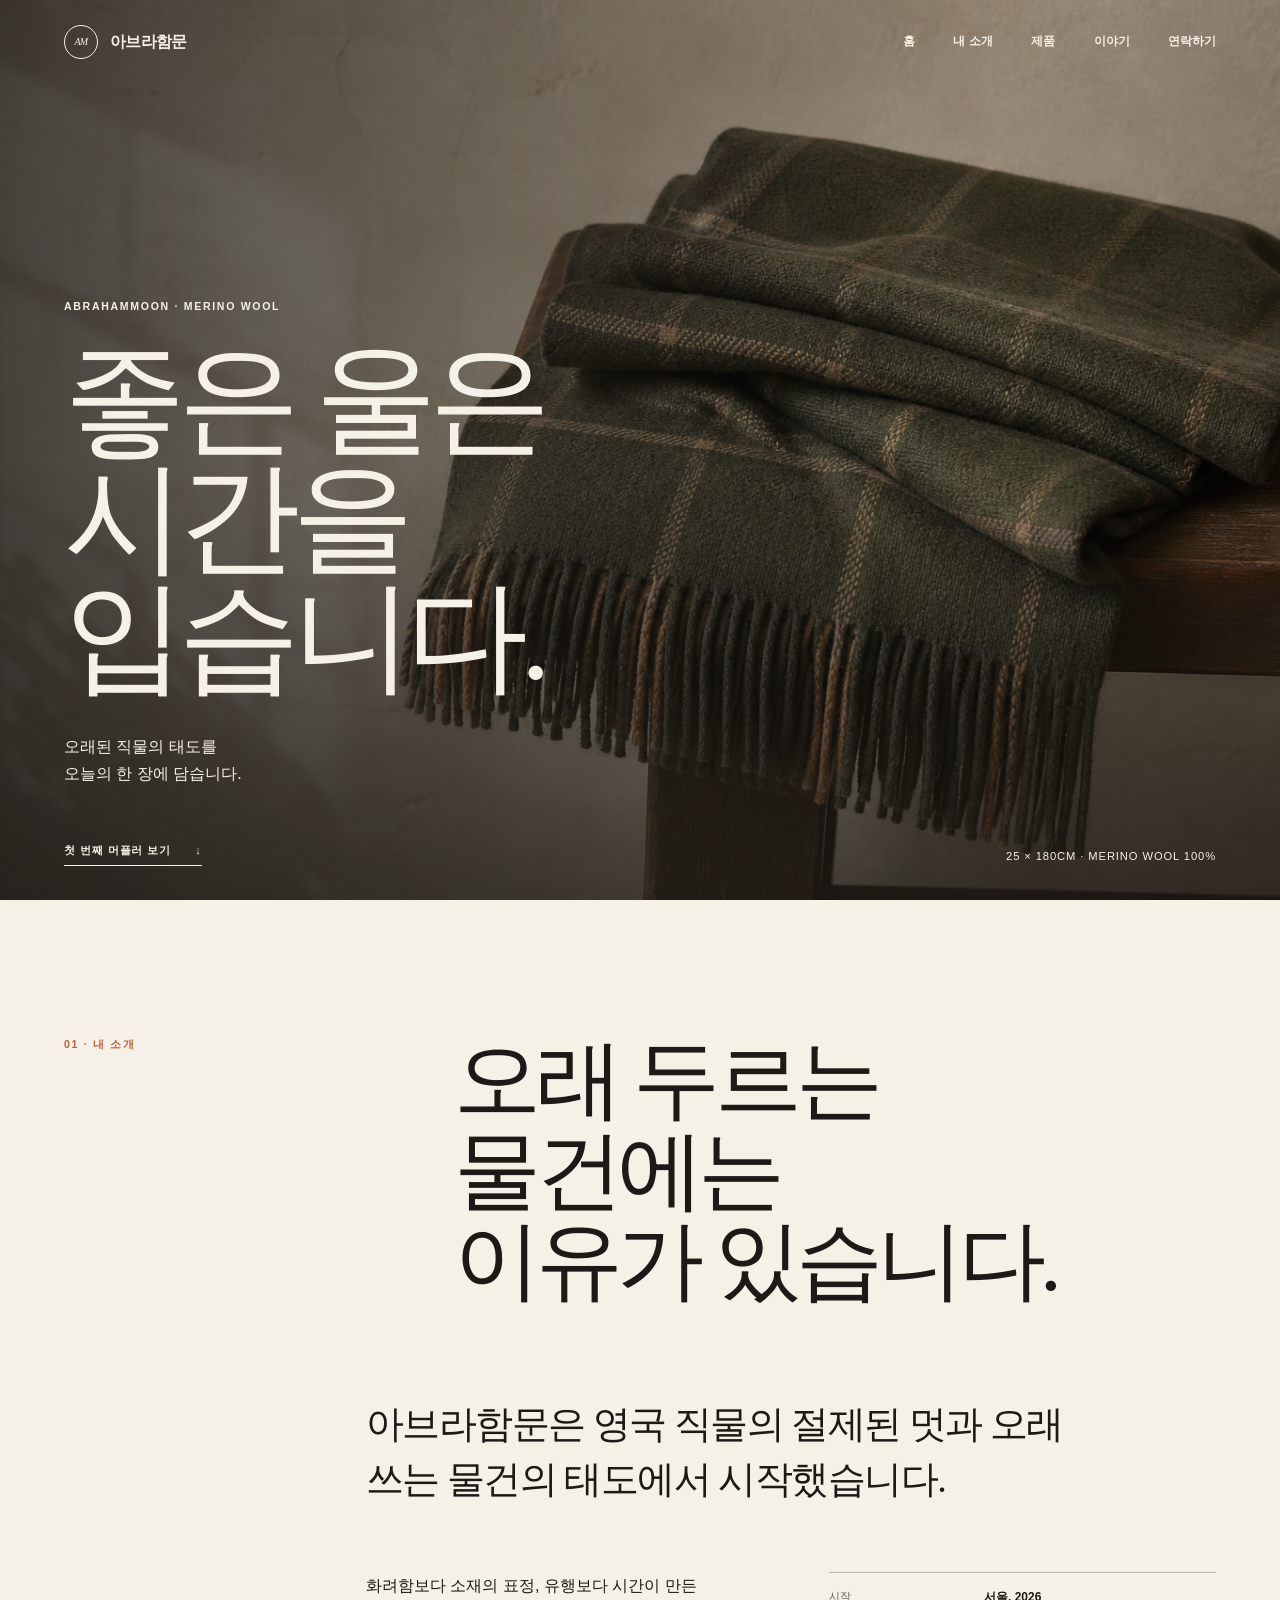
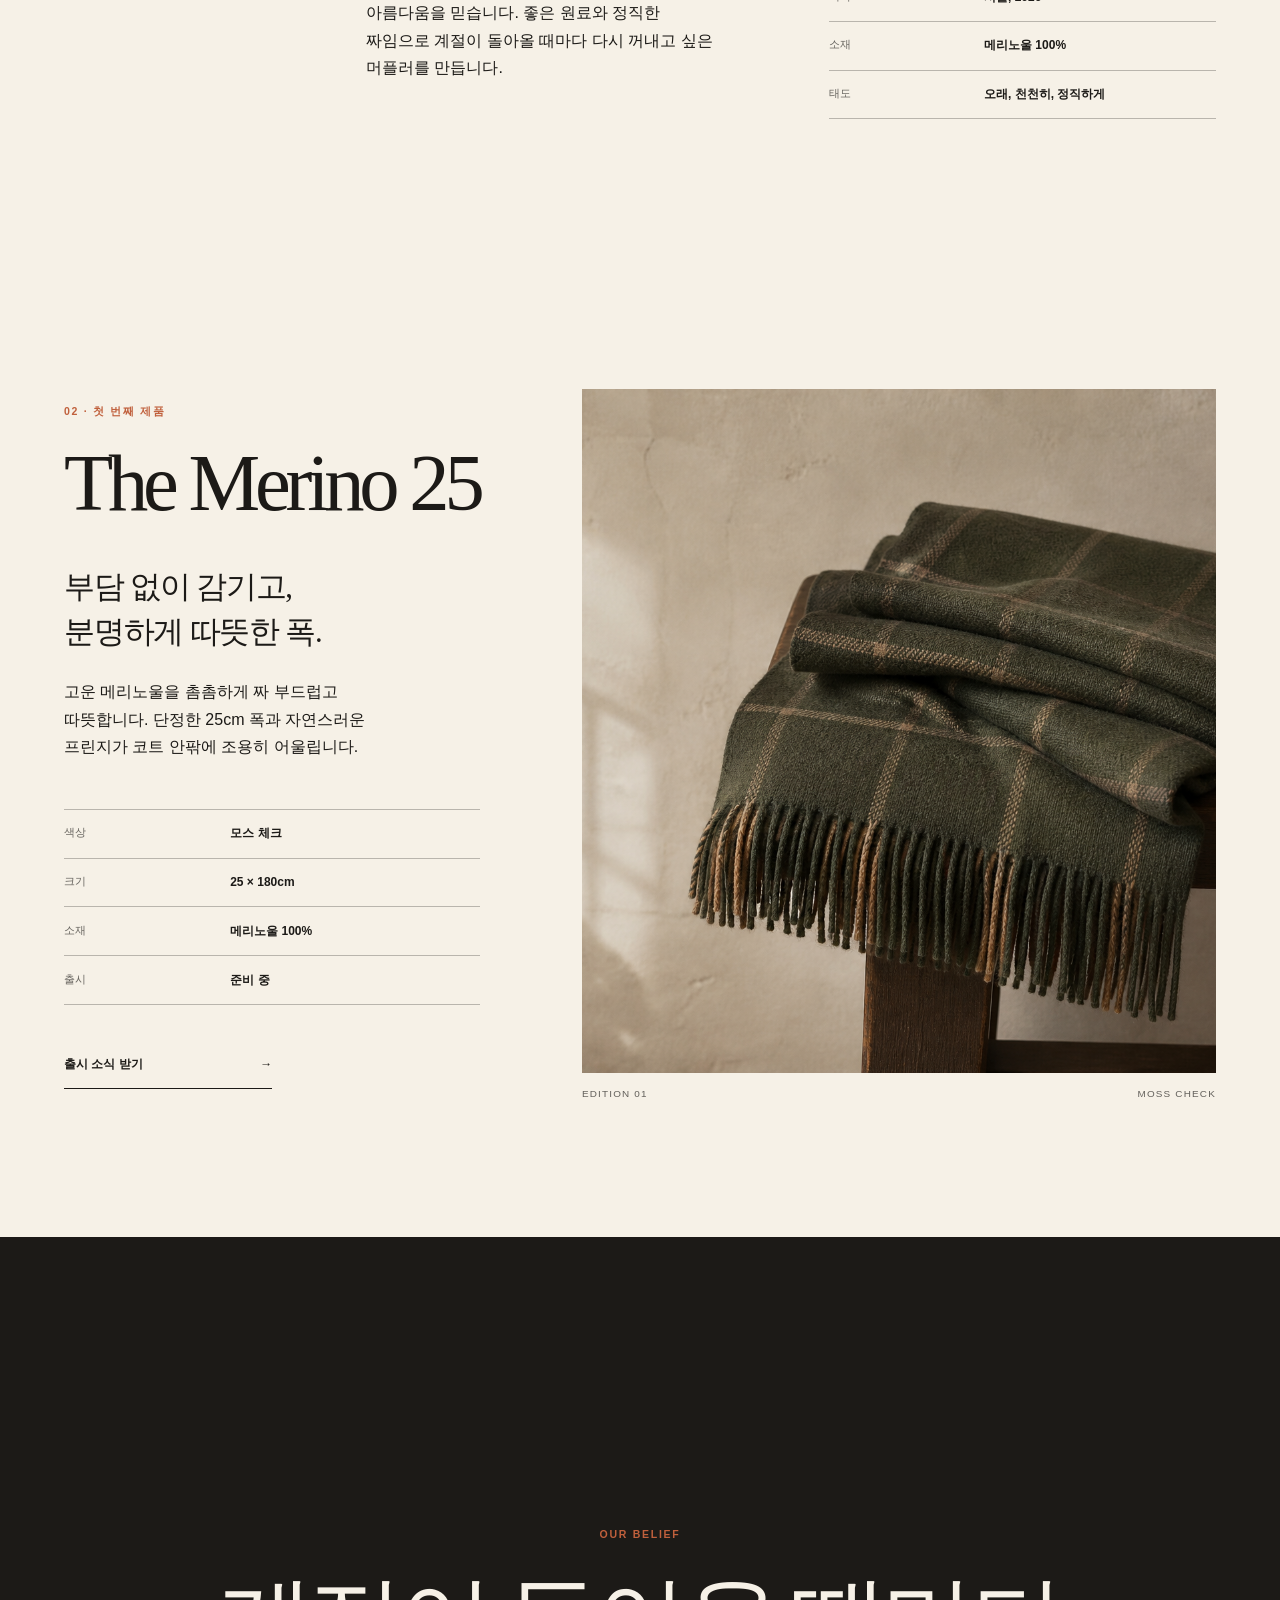
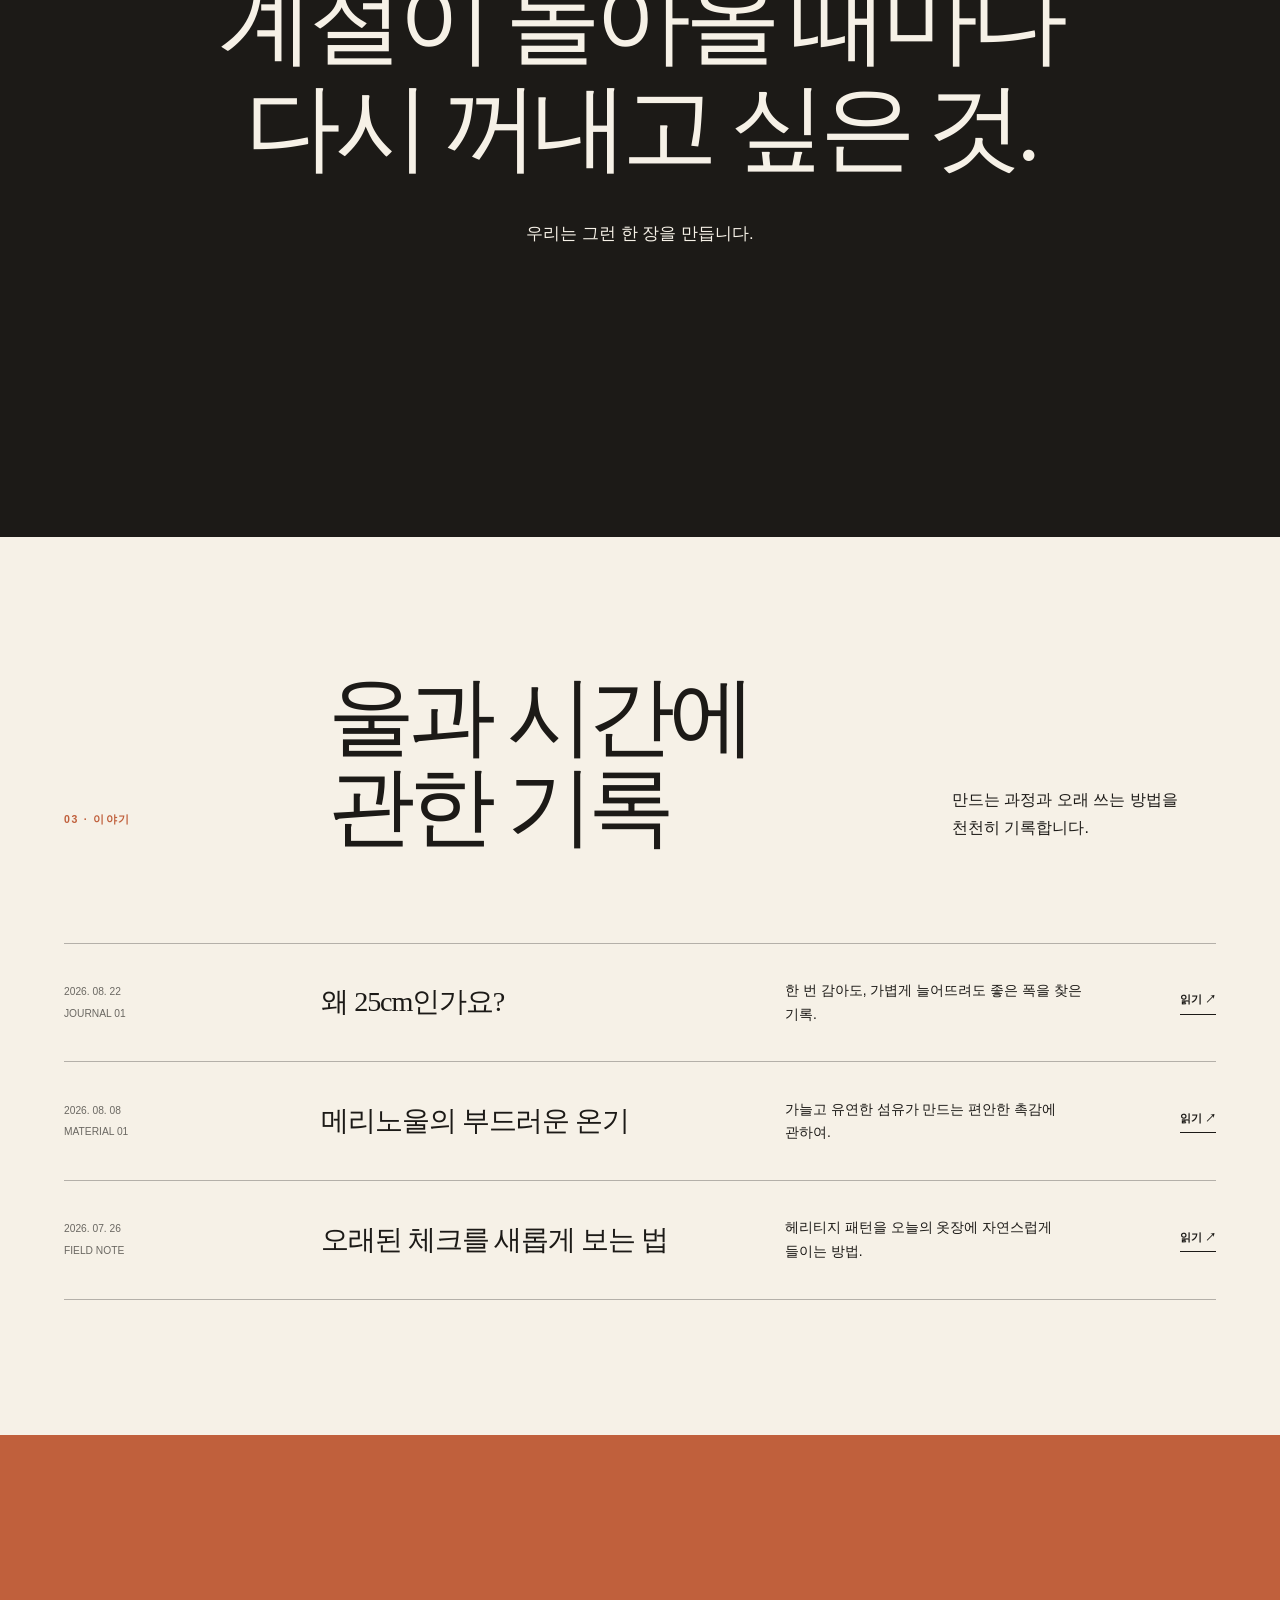
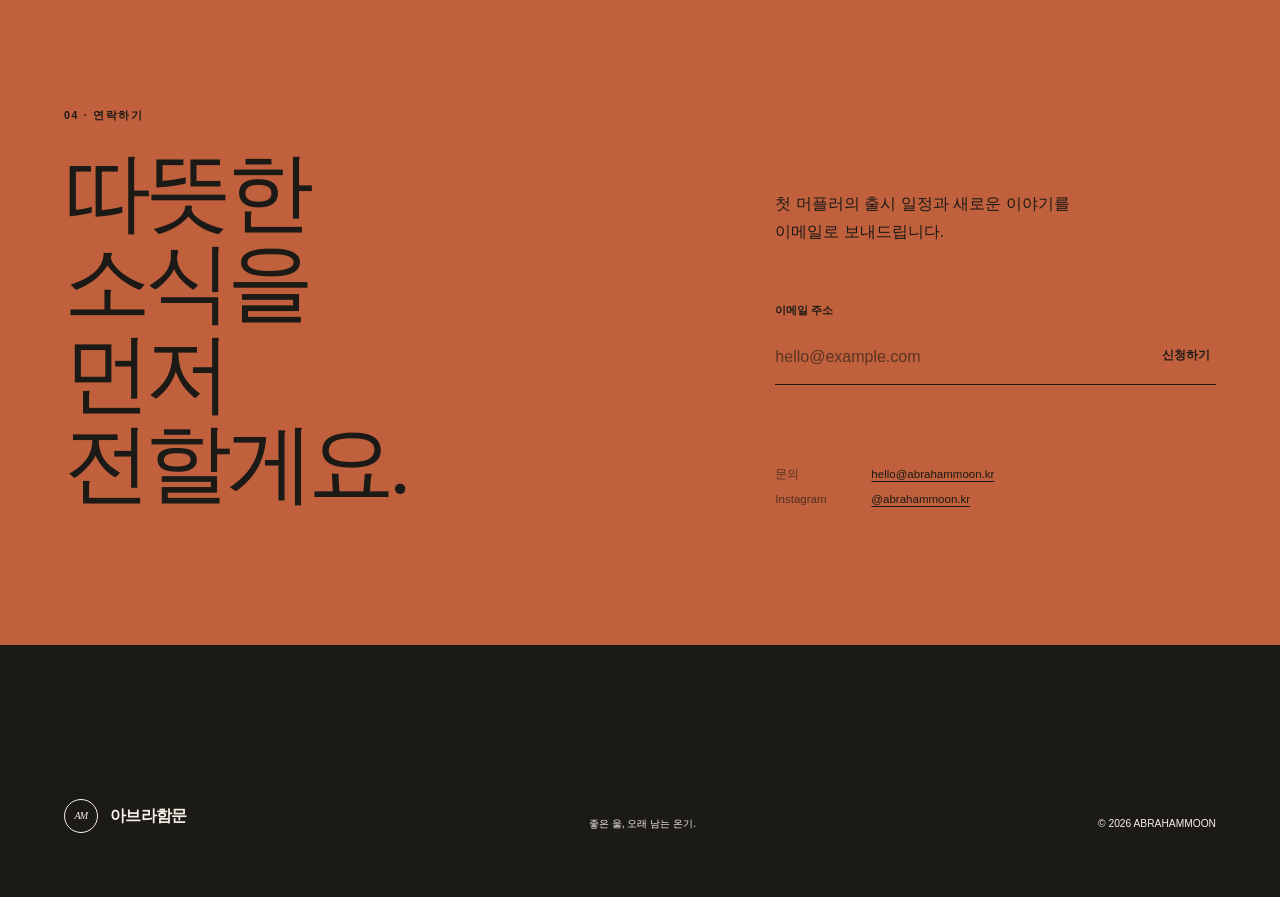
==== commit 35838a53: "Add founder story about page" ====
--- a/index.html
+++ b/index.html
@@ -26,7 +26,7 @@
     </button>
     <nav class="site-nav" id="site-nav" aria-label="주요 메뉴" data-nav>
       <a href="#home">홈</a>
-      <a href="#about">내 소개</a>
+      <a href="about.html">내 소개</a>
       <a href="#product">제품</a>
       <a href="#journal">이야기</a>
       <a href="#contact">연락하기</a>
--- a/styles.css
+++ b/styles.css
@@ -132,6 +132,92 @@
 .reveal { opacity: 0; transform: translateY(28px); transition: opacity .8s ease, transform .8s ease; }
 .reveal.is-visible { opacity: 1; transform: none; }
 @keyframes heroZoom { from { transform: scale(1); } to { transform: scale(1.07); } }
+
+/* About page */
+.about-page .site-header { background: var(--cream); color: var(--ink); border-color: rgba(28, 26, 23, .18); }
+.about-page .site-nav a[aria-current="page"]::after { right: 0; }
+.founder-hero {
+  min-height: 100svh;
+  max-width: var(--max);
+  margin: 0 auto;
+  padding: max(18vh, 9rem) var(--pad) var(--section-space);
+  display: grid;
+  grid-template-columns: 1.08fr .92fr;
+  gap: clamp(3rem, 8vw, 8rem);
+  align-items: end;
+}
+.founder-hero-copy h1 {
+  max-width: 10ch;
+  margin: 0;
+  font: 400 clamp(4.2rem, 8vw, 9rem)/1.01 "Batang", "Nanum Myeongjo", "Noto Serif KR", Georgia, serif;
+  letter-spacing: -.07em;
+}
+.founder-hero-copy > p:last-child { margin: 2.5rem 0 0; }
+.founder-portrait { margin: 0; }
+.portrait-placeholder {
+  min-height: min(68vh, 760px);
+  display: grid;
+  place-content: center;
+  gap: .5rem;
+  padding: 2rem;
+  background: var(--accent);
+  color: var(--ink);
+  text-align: center;
+  border: 1px solid var(--ink);
+}
+.portrait-placeholder span { font: 400 clamp(1.7rem, 3vw, 3rem)/1.2 "Batang", "Nanum Myeongjo", "Noto Serif KR", Georgia, serif; }
+.portrait-placeholder small { font-size: .66rem; letter-spacing: .08em; }
+.founder-portrait figcaption { display: flex; justify-content: space-between; margin-top: .75rem; font-size: .62rem; letter-spacing: .1em; text-transform: uppercase; }
+
+.story-chapter, .customer-memory, .timeline-section {
+  max-width: var(--max);
+  margin: 0 auto;
+  padding: var(--section-space) var(--pad);
+  display: grid;
+  grid-template-columns: .82fr 1.18fr;
+  gap: clamp(4rem, 10vw, 11rem);
+}
+.chapter-heading h2, .memory-copy h2, .timeline-heading h2 {
+  margin: 0;
+  font: 400 clamp(3.2rem, 6.5vw, 7rem)/1.05 "Batang", "Nanum Myeongjo", "Noto Serif KR", Georgia, serif;
+  letter-spacing: -.06em;
+}
+.story-copy { align-self: end; padding-top: 6rem; }
+.story-copy > p { margin: 0 0 1.7rem; }
+.story-lead { font-family: "Batang", "Nanum Myeongjo", "Noto Serif KR", Georgia, serif; font-size: clamp(1.55rem, 2.7vw, 2.7rem); line-height: 1.5; letter-spacing: -.04em; }
+
+.story-quote {
+  min-height: 90svh;
+  display: grid;
+  place-content: center;
+  justify-items: center;
+  gap: 3rem;
+  padding: var(--section-space) var(--pad);
+  background: var(--ink);
+  color: var(--cream);
+  text-align: center;
+}
+.story-quote blockquote { margin: 0; font: 400 clamp(2.8rem, 6vw, 6.4rem)/1.3 "Batang", "Nanum Myeongjo", "Noto Serif KR", Georgia, serif; letter-spacing: -.06em; }
+.story-quote p { margin: 0; color: var(--cream); }
+.principle-chapter { min-height: 100svh; align-items: center; }
+
+.customer-memory { min-height: 100svh; align-items: start; }
+.memory-copy h2 { max-width: 12ch; }
+.memory-copy > p { margin: 3rem 0 0; }
+.memory-copy > p + p { margin-top: 1.5rem; }
+
+.timeline-section { align-items: start; }
+.timeline { margin: 0; padding: 0; list-style: none; border-top: 1px solid rgba(28, 26, 23, .3); }
+.timeline li { display: grid; grid-template-columns: 8rem 1fr; gap: 2rem; padding: 2.2rem 0; border-bottom: 1px solid rgba(28, 26, 23, .3); }
+.timeline time { color: var(--accent); font-size: .7rem; font-weight: 750; letter-spacing: .08em; text-transform: uppercase; }
+.timeline h3 { margin: 0; font: 400 clamp(1.4rem, 2.3vw, 2.3rem)/1.3 "Batang", "Nanum Myeongjo", "Noto Serif KR", Georgia, serif; letter-spacing: -.04em; }
+.timeline p { margin: .75rem 0 0; }
+
+.promise { min-height: 100svh; display: grid; place-items: center; padding: var(--section-space) var(--pad); background: var(--accent); color: var(--ink); text-align: center; }
+.promise-inner { display: grid; justify-items: center; }
+.promise .section-label { color: var(--ink); }
+.promise h2 { margin: 0; font: 400 clamp(3.2rem, 6.8vw, 7.4rem)/1.16 "Batang", "Nanum Myeongjo", "Noto Serif KR", Georgia, serif; letter-spacing: -.065em; }
+.promise .text-link { margin-top: 3.5rem; }
 
 @media (max-width: 900px) {
   :root { --section-space: max(15vh, 6.5rem); }
@@ -166,6 +252,16 @@
   .contact-heading, .contact-body { max-width: none; margin: 0; }
   .contact-body { align-self: end; }
   .site-footer { align-items: flex-start; flex-direction: column; min-height: 36vh; }
+  .founder-hero, .story-chapter, .customer-memory, .timeline-section { grid-template-columns: 1fr; }
+  .founder-hero { padding-top: 9rem; }
+  .founder-hero-copy h1 { font-size: clamp(3.8rem, 14vw, 6rem); }
+  .founder-portrait { width: calc(100% - 1.5rem); margin-left: 1.5rem; }
+  .portrait-placeholder { min-height: 68svh; }
+  .story-chapter, .customer-memory, .timeline-section { gap: 4.5rem; }
+  .story-copy { padding-top: 0; }
+  .story-quote { min-height: 100svh; }
+  .story-quote blockquote br { display: none; }
+  .memory-copy > p { margin-top: 2.5rem; }
 }
 
 @media (max-width: 420px) {
@@ -181,6 +277,13 @@
   .product-visual img { height: 58svh; }
   .belief h2 { font-size: 3.25rem; }
   .journal-item > p:nth-of-type(2) { padding-right: 1rem; }
+  .founder-hero-copy h1 { font-size: clamp(3.4rem, 14.7vw, 4.1rem); }
+  .founder-portrait { width: 100%; margin-left: 0; }
+  .portrait-placeholder { min-height: 62svh; }
+  .chapter-heading h2, .memory-copy h2, .timeline-heading h2 { font-size: clamp(3rem, 14vw, 4.2rem); }
+  .story-quote blockquote { font-size: clamp(2.5rem, 12vw, 3.4rem); }
+  .timeline li { grid-template-columns: 1fr; gap: .8rem; }
+  .promise h2 { font-size: clamp(2.8rem, 12.5vw, 3.8rem); }
 }
 
 @media (prefers-reduced-motion: reduce) {
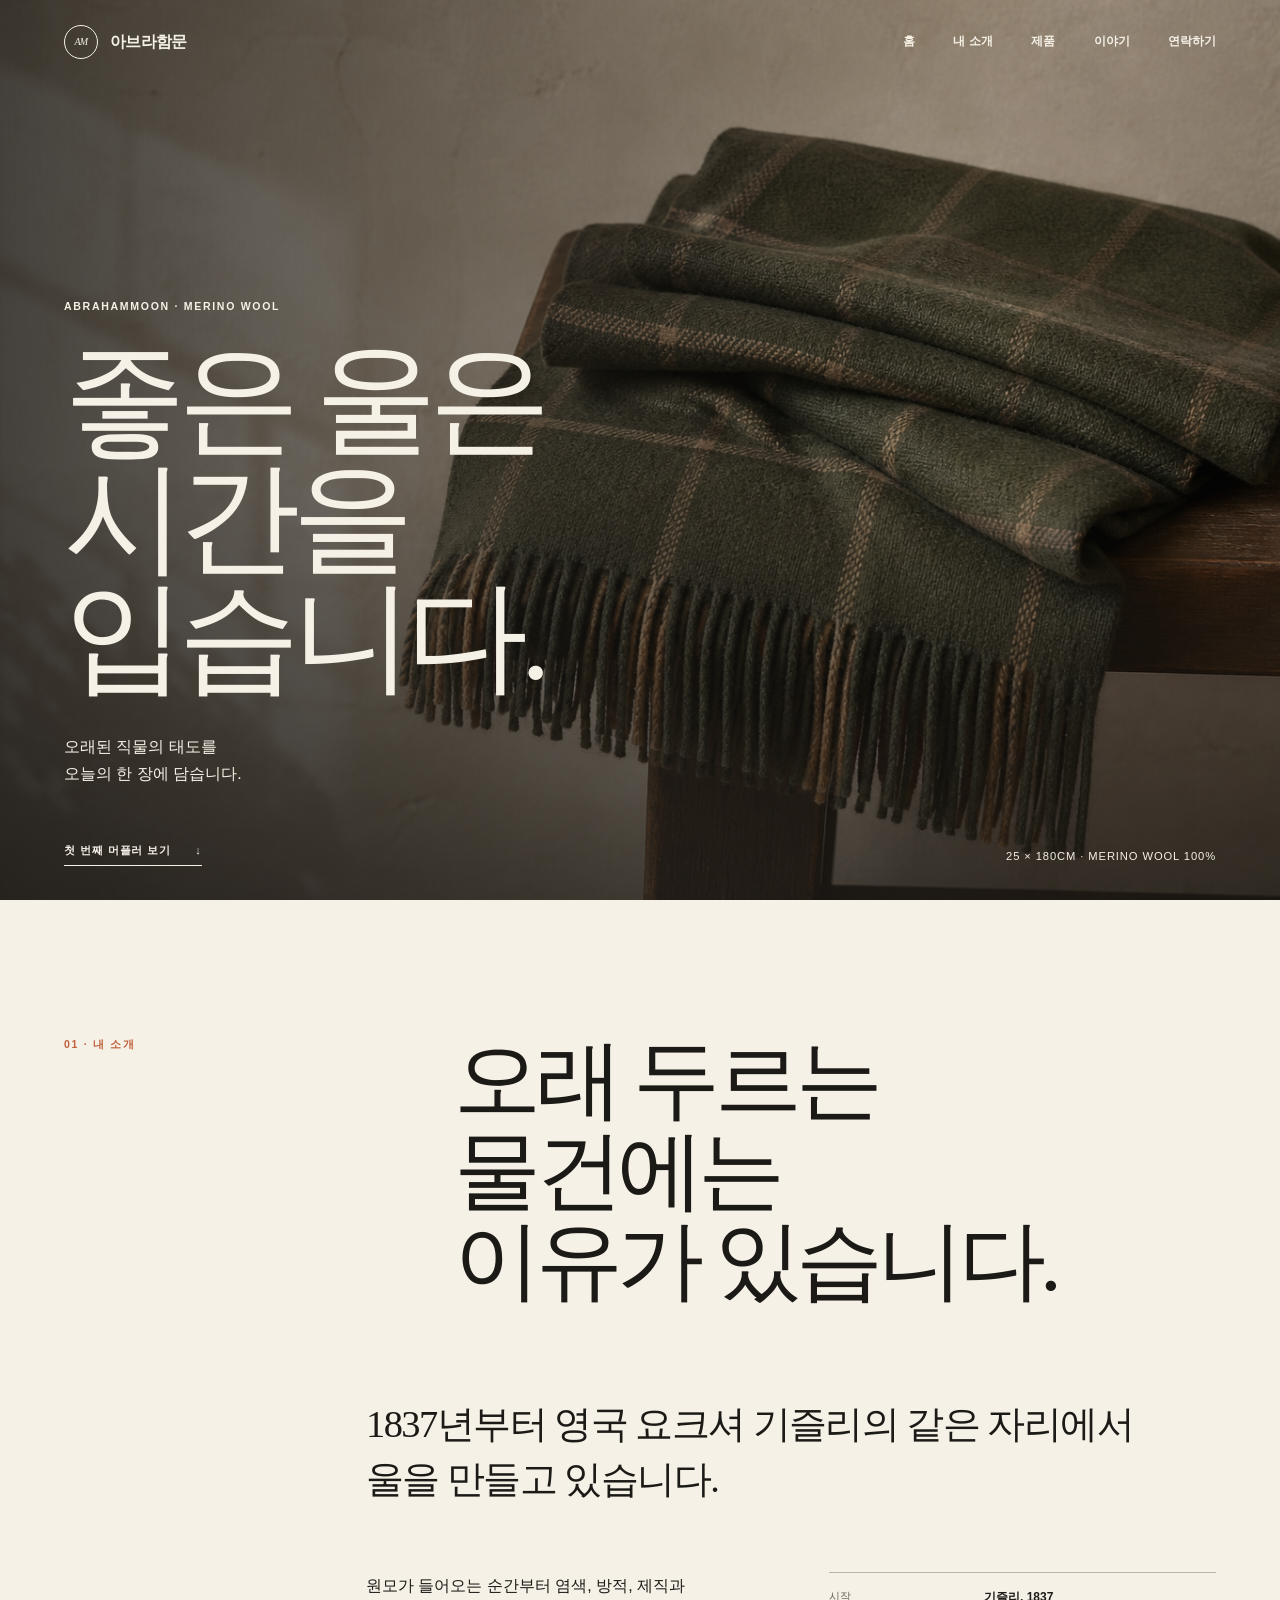
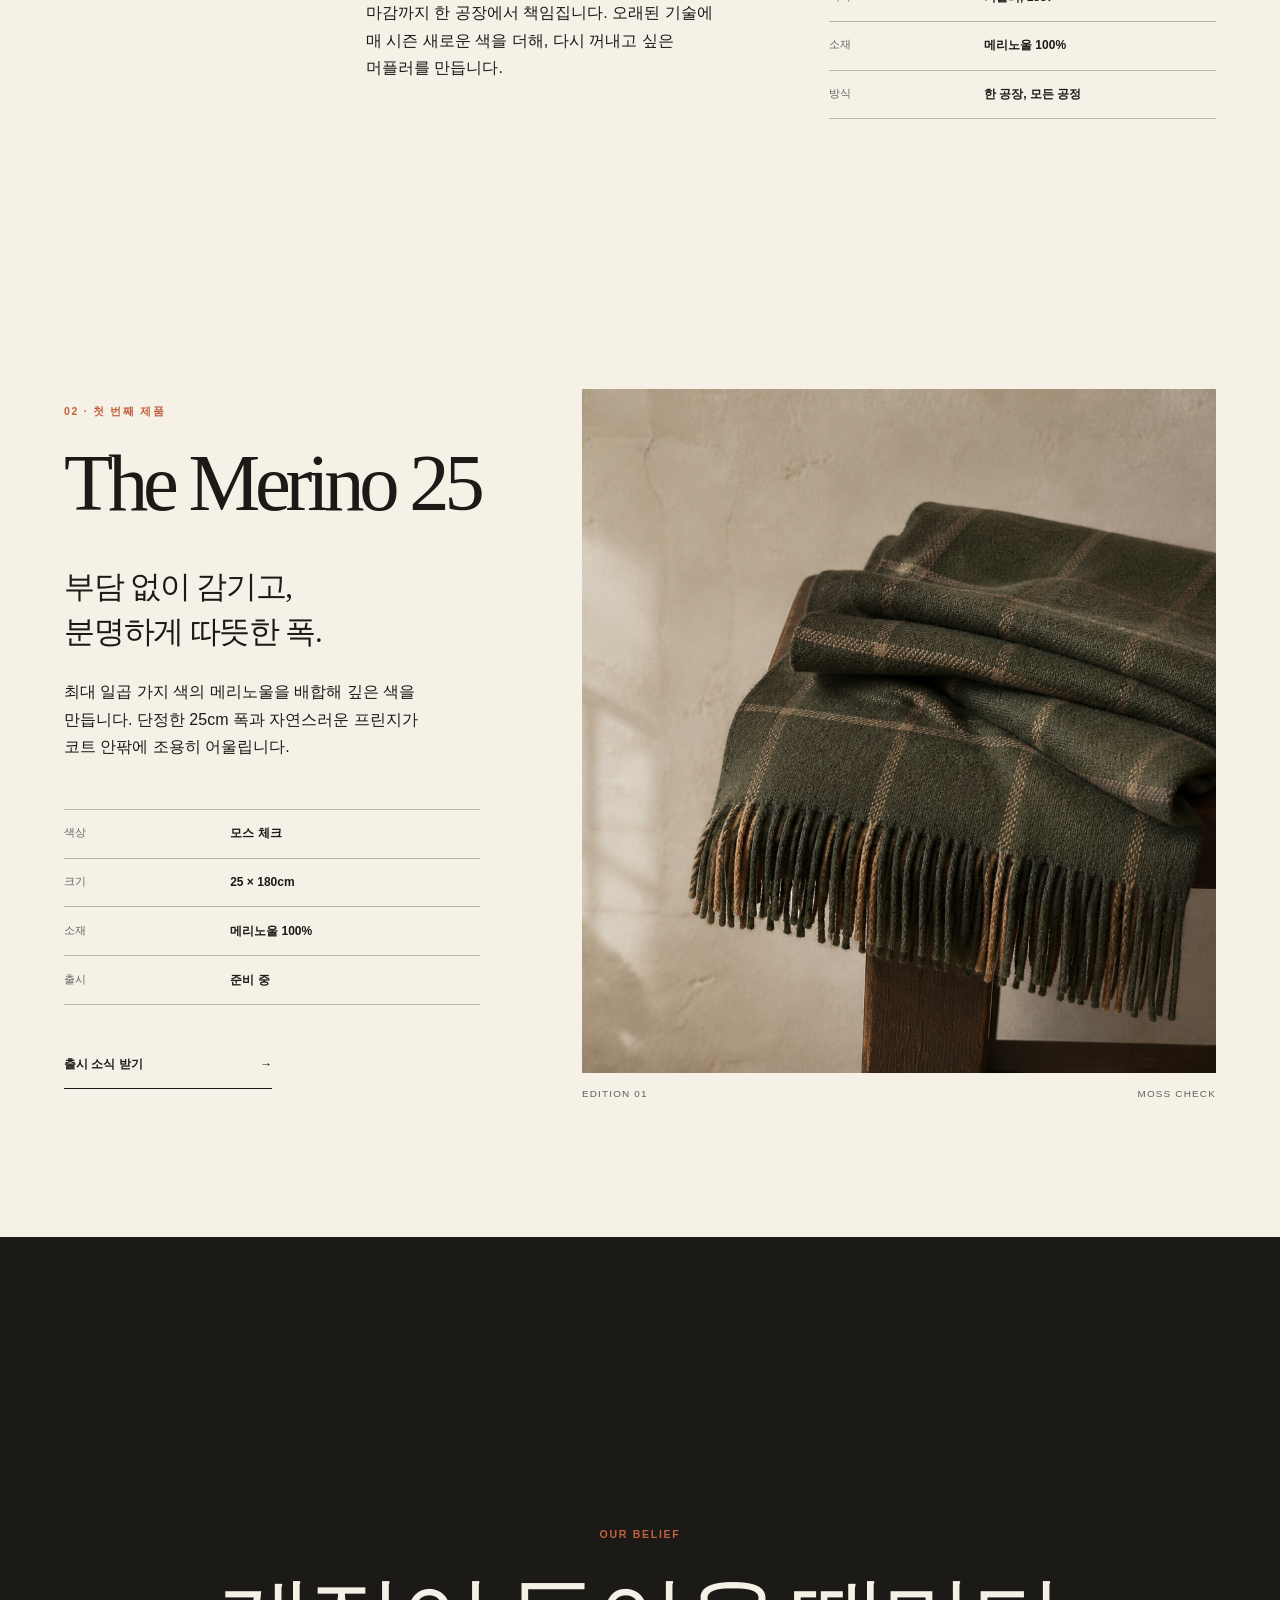
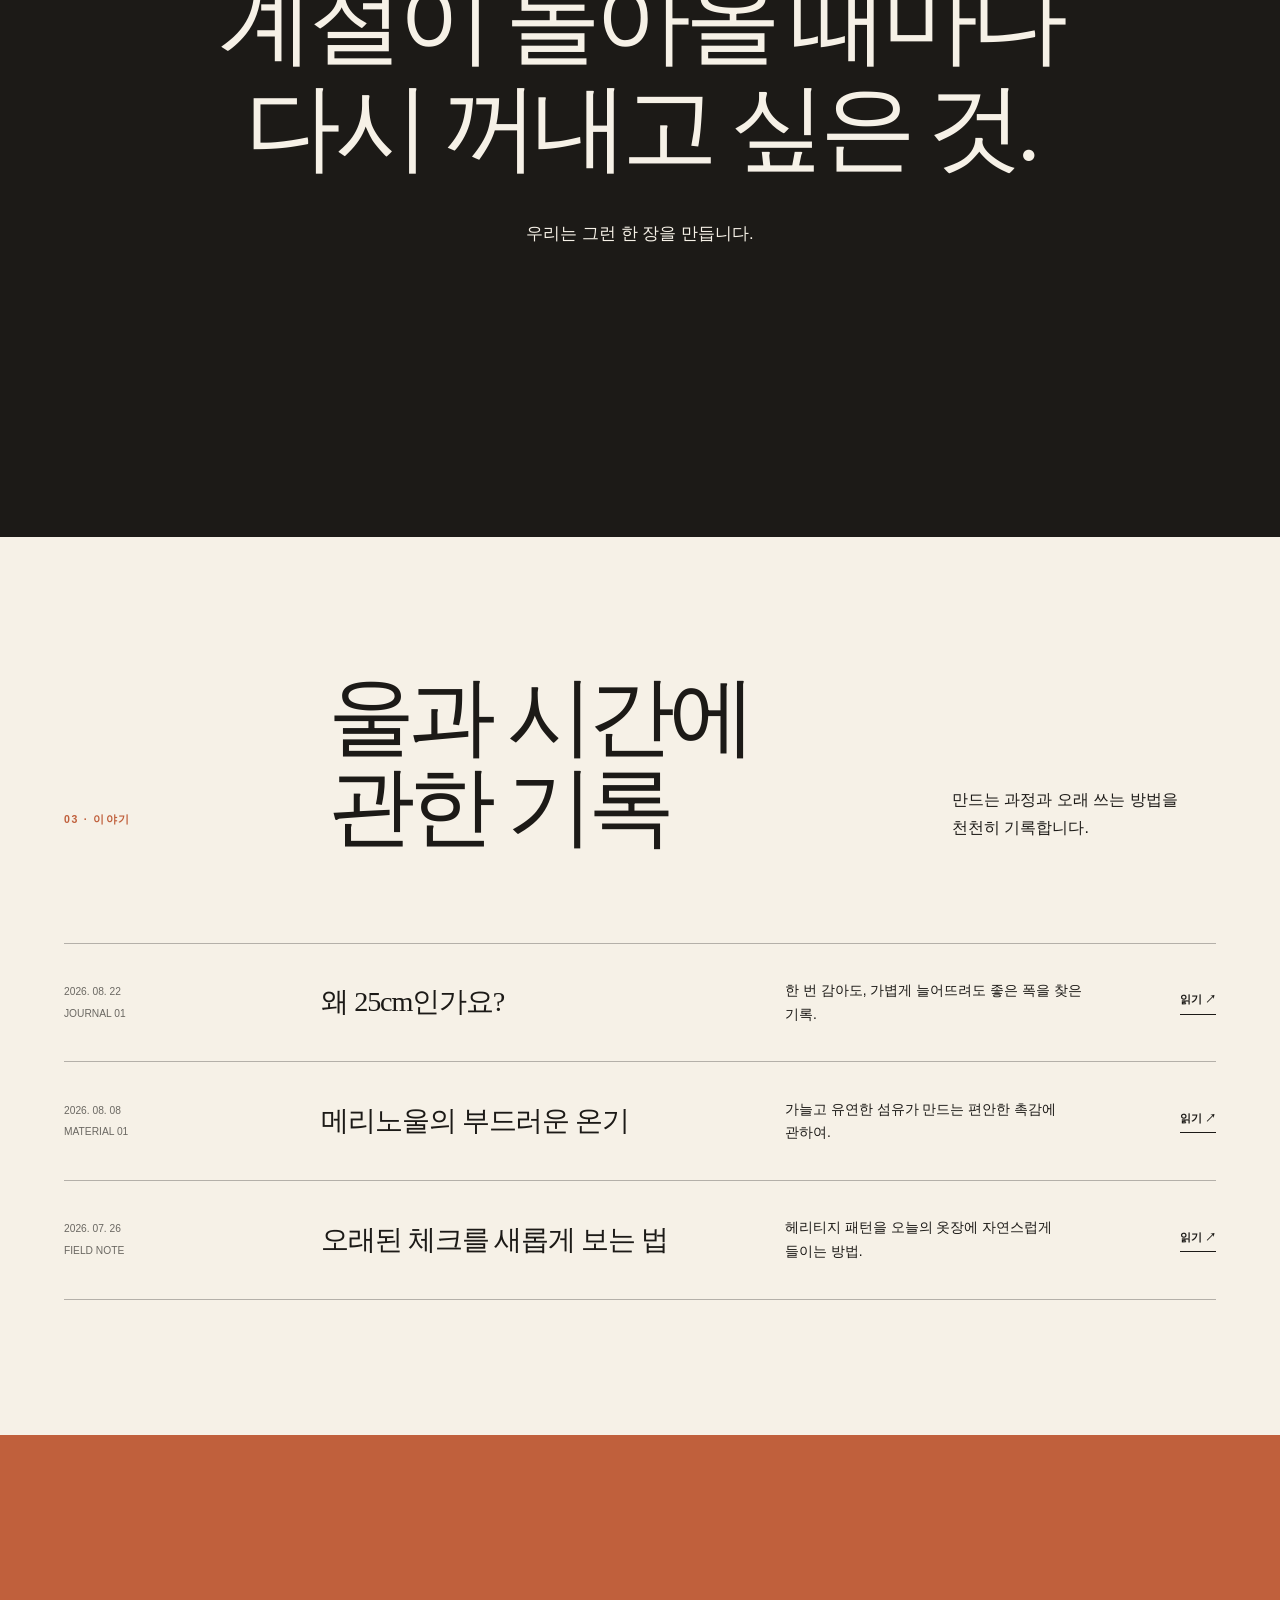
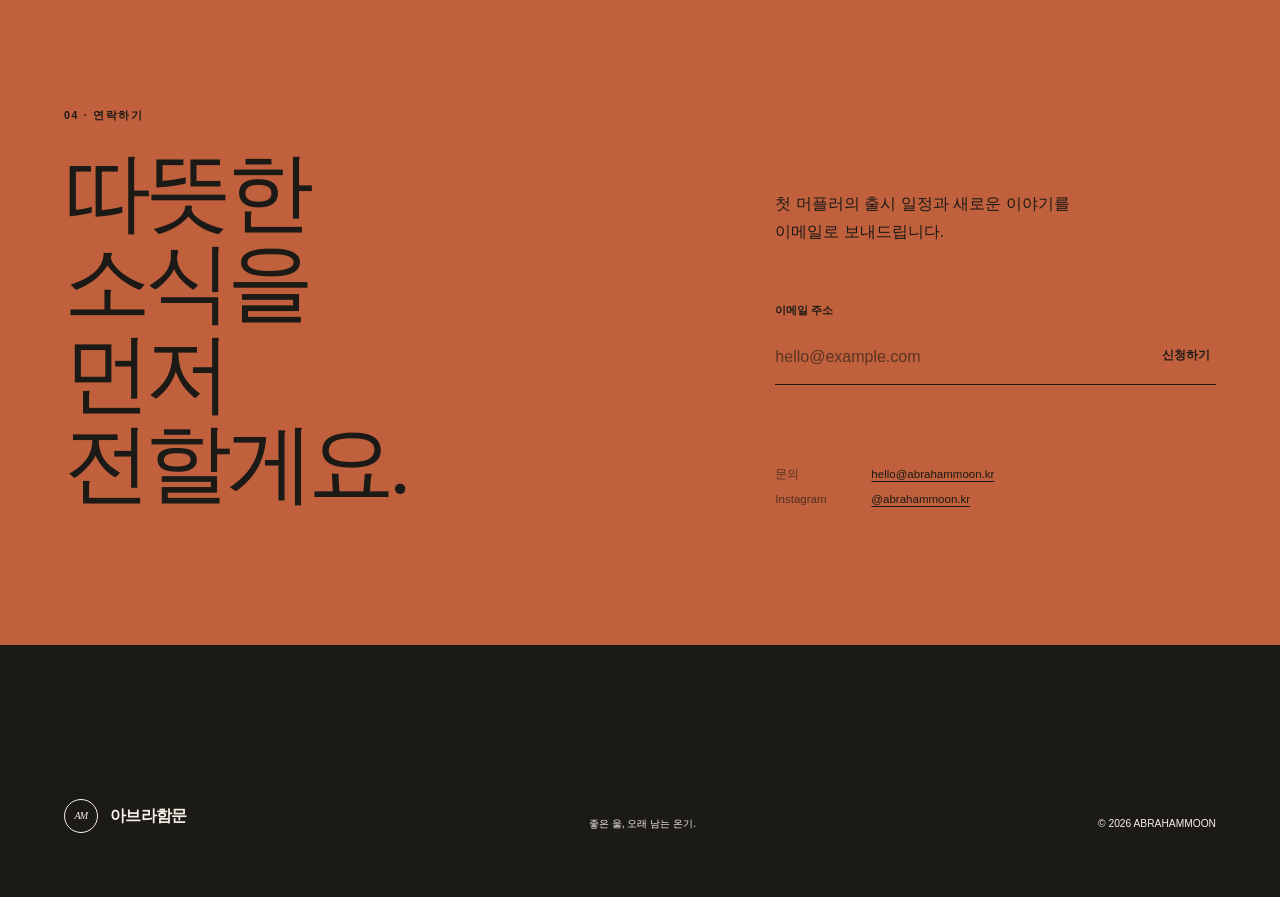
==== commit bc11daae: "Refine Abrahammoon heritage storytelling" ====
--- a/index.html
+++ b/index.html
@@ -54,13 +54,13 @@
         <h2 id="about-title">오래 두르는 물건에는<br>이유가 있습니다.</h2>
       </div>
       <div class="about-body reveal">
-        <p class="lead">아브라함문은 영국 직물의 절제된 멋과 오래 쓰는 물건의 태도에서 시작했습니다.</p>
+        <p class="lead">1837년부터 영국 요크셔 기즐리의 같은 자리에서 울을 만들고 있습니다.</p>
         <div class="about-columns">
-          <p>화려함보다 소재의 표정, 유행보다 시간이 만든 아름다움을 믿습니다. 좋은 원료와 정직한 짜임으로 계절이 돌아올 때마다 다시 꺼내고 싶은 머플러를 만듭니다.</p>
+          <p>원모가 들어오는 순간부터 염색, 방적, 제직과 마감까지 한 공장에서 책임집니다. 오래된 기술에 매 시즌 새로운 색을 더해, 다시 꺼내고 싶은 머플러를 만듭니다.</p>
           <dl class="facts">
-            <div><dt>시작</dt><dd>서울, 2026</dd></div>
+            <div><dt>시작</dt><dd>기즐리, 1837</dd></div>
             <div><dt>소재</dt><dd>메리노울 100%</dd></div>
-            <div><dt>태도</dt><dd>오래, 천천히, 정직하게</dd></div>
+            <div><dt>방식</dt><dd>한 공장, 모든 공정</dd></div>
           </dl>
         </div>
       </div>
@@ -71,7 +71,7 @@
         <p class="section-label">02 · 첫 번째 제품</p>
         <h2 id="product-title">The Merino 25</h2>
         <p class="lead">부담 없이 감기고,<br>분명하게 따뜻한 폭.</p>
-        <p>고운 메리노울을 촘촘하게 짜 부드럽고 따뜻합니다. 단정한 25cm 폭과 자연스러운 프린지가 코트 안팎에 조용히 어울립니다.</p>
+        <p>최대 일곱 가지 색의 메리노울을 배합해 깊은 색을 만듭니다. 단정한 25cm 폭과 자연스러운 프린지가 코트 안팎에 조용히 어울립니다.</p>
         <dl class="product-specs">
           <div><dt>색상</dt><dd>모스 체크</dd></div>
           <div><dt>크기</dt><dd>25 × 180cm</dd></div>
--- a/styles.css
+++ b/styles.css
@@ -185,6 +185,16 @@
 .story-copy { align-self: end; padding-top: 6rem; }
 .story-copy > p { margin: 0 0 1.7rem; }
 .story-lead { font-family: "Batang", "Nanum Myeongjo", "Noto Serif KR", Georgia, serif; font-size: clamp(1.55rem, 2.7vw, 2.7rem); line-height: 1.5; letter-spacing: -.04em; }
+
+.making-section { max-width: var(--max); margin: 0 auto; padding: var(--section-space) var(--pad); }
+.making-heading { display: grid; grid-template-columns: .42fr 1.1fr .48fr; gap: clamp(2rem, 5vw, 5rem); align-items: end; }
+.making-heading h2 { margin: 0; font: 400 clamp(3.2rem, 6.5vw, 7rem)/1.05 "Batang", "Nanum Myeongjo", "Noto Serif KR", Georgia, serif; letter-spacing: -.06em; }
+.making-heading > p:last-child { margin: 0 0 .7rem; }
+.making-steps { margin: clamp(5rem, 10vh, 8rem) 0 0; padding: 0; list-style: none; border-top: 1px solid rgba(28, 26, 23, .3); }
+.making-steps li { display: grid; grid-template-columns: .42fr 1.58fr; gap: clamp(2rem, 6vw, 7rem); padding: 2.5rem 0; border-bottom: 1px solid rgba(28, 26, 23, .3); }
+.making-steps li > span { color: var(--accent); font-size: .7rem; font-weight: 750; letter-spacing: .1em; }
+.making-steps h3 { margin: 0; font: 400 clamp(1.6rem, 2.8vw, 2.8rem)/1.25 "Batang", "Nanum Myeongjo", "Noto Serif KR", Georgia, serif; letter-spacing: -.04em; }
+.making-steps p { margin: .8rem 0 0; }
 
 .story-quote {
   min-height: 90svh;
@@ -262,6 +272,8 @@
   .story-quote { min-height: 100svh; }
   .story-quote blockquote br { display: none; }
   .memory-copy > p { margin-top: 2.5rem; }
+  .making-heading { grid-template-columns: 1fr; align-items: start; }
+  .making-heading > p:last-child { margin: 0; }
 }
 
 @media (max-width: 420px) {
@@ -283,6 +295,8 @@
   .chapter-heading h2, .memory-copy h2, .timeline-heading h2 { font-size: clamp(3rem, 14vw, 4.2rem); }
   .story-quote blockquote { font-size: clamp(2.5rem, 12vw, 3.4rem); }
   .timeline li { grid-template-columns: 1fr; gap: .8rem; }
+  .making-heading h2 { font-size: clamp(3rem, 14vw, 4.2rem); }
+  .making-steps li { grid-template-columns: 2.5rem 1fr; gap: 1rem; }
   .promise h2 { font-size: clamp(2.8rem, 12.5vw, 3.8rem); }
 }
 
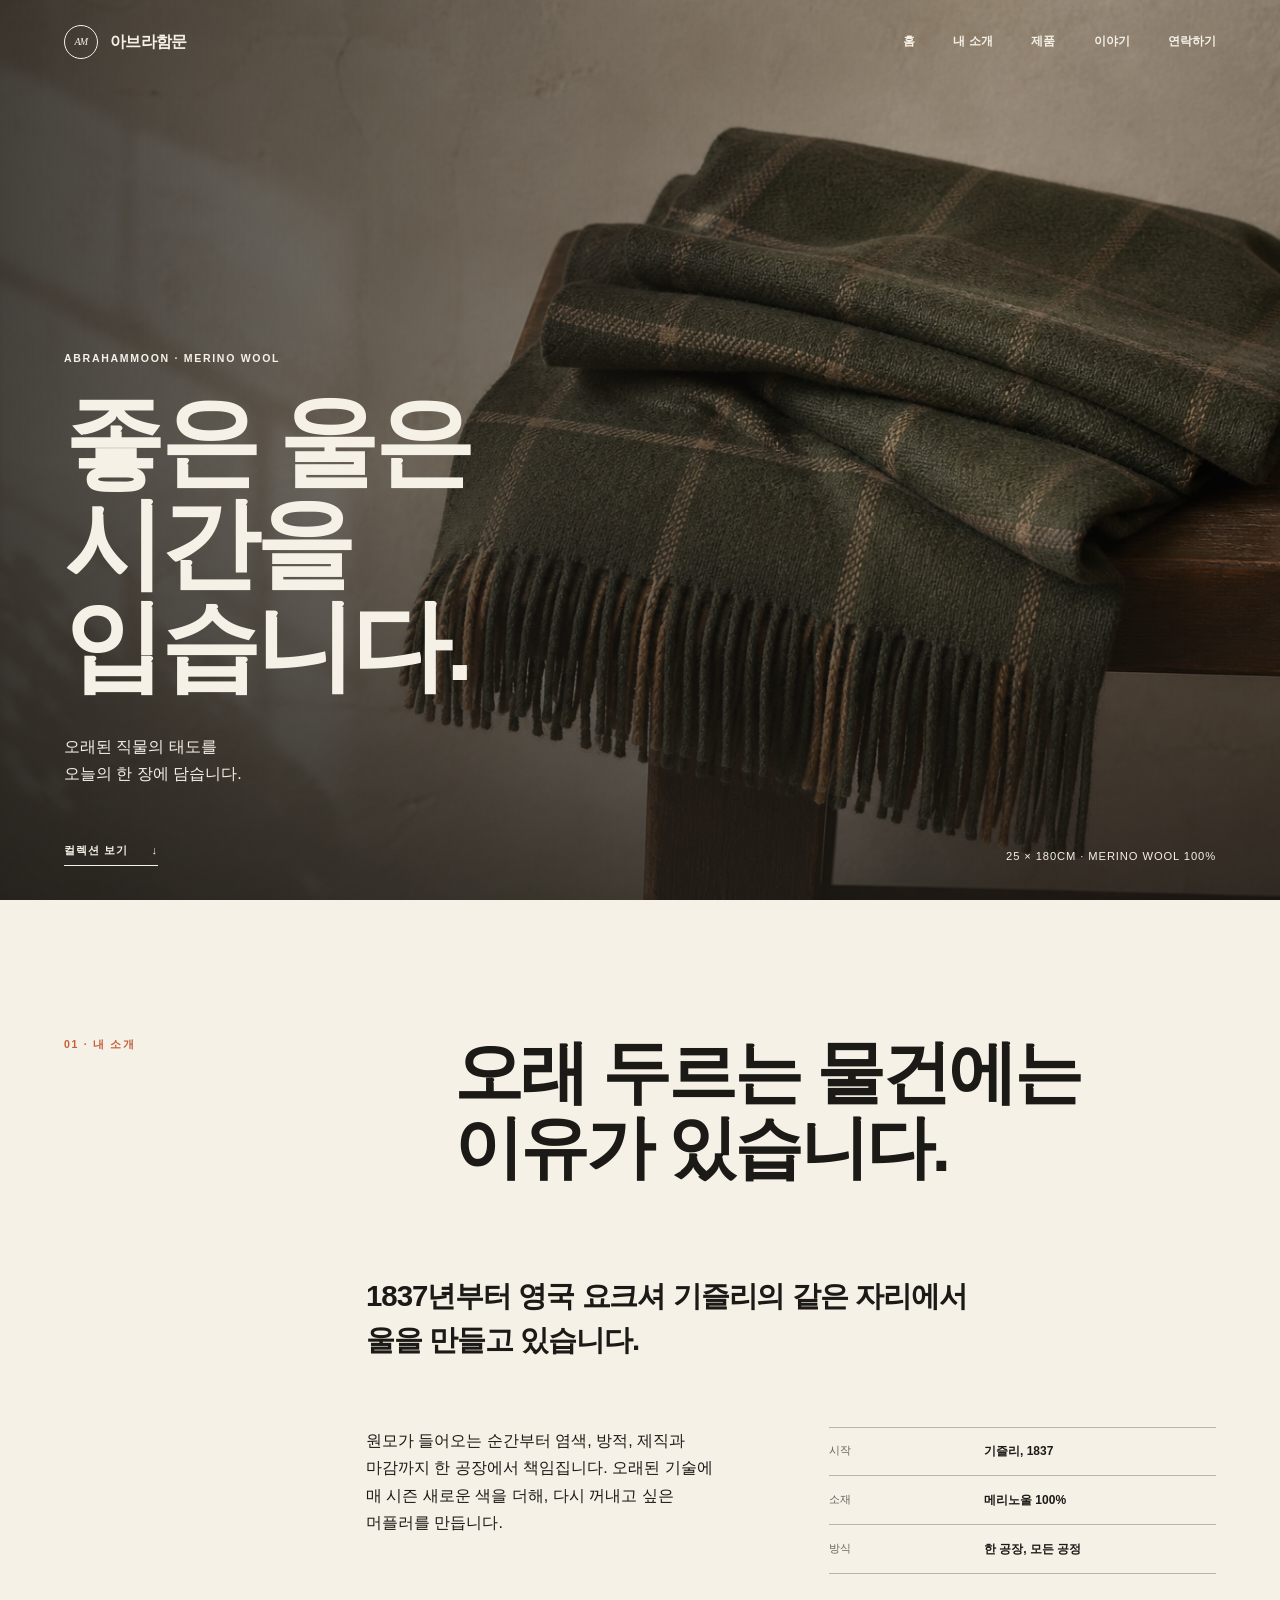
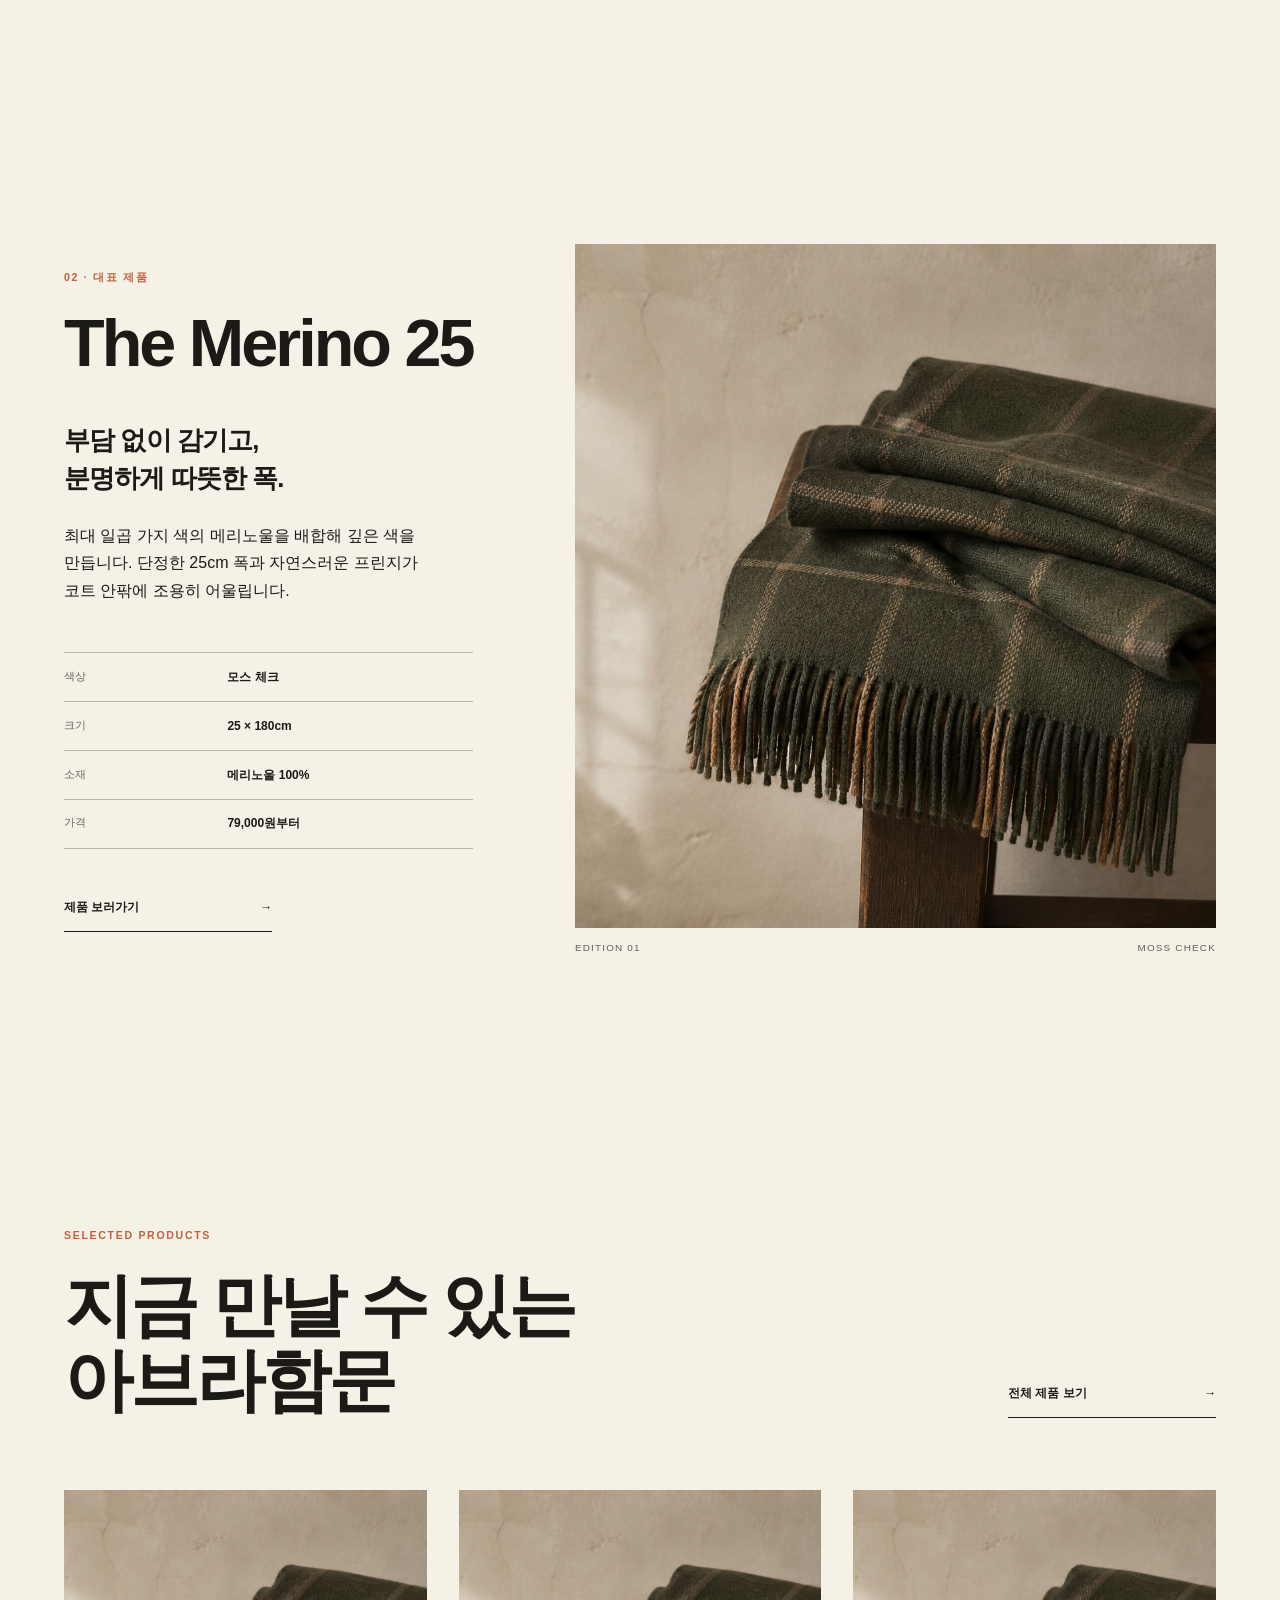
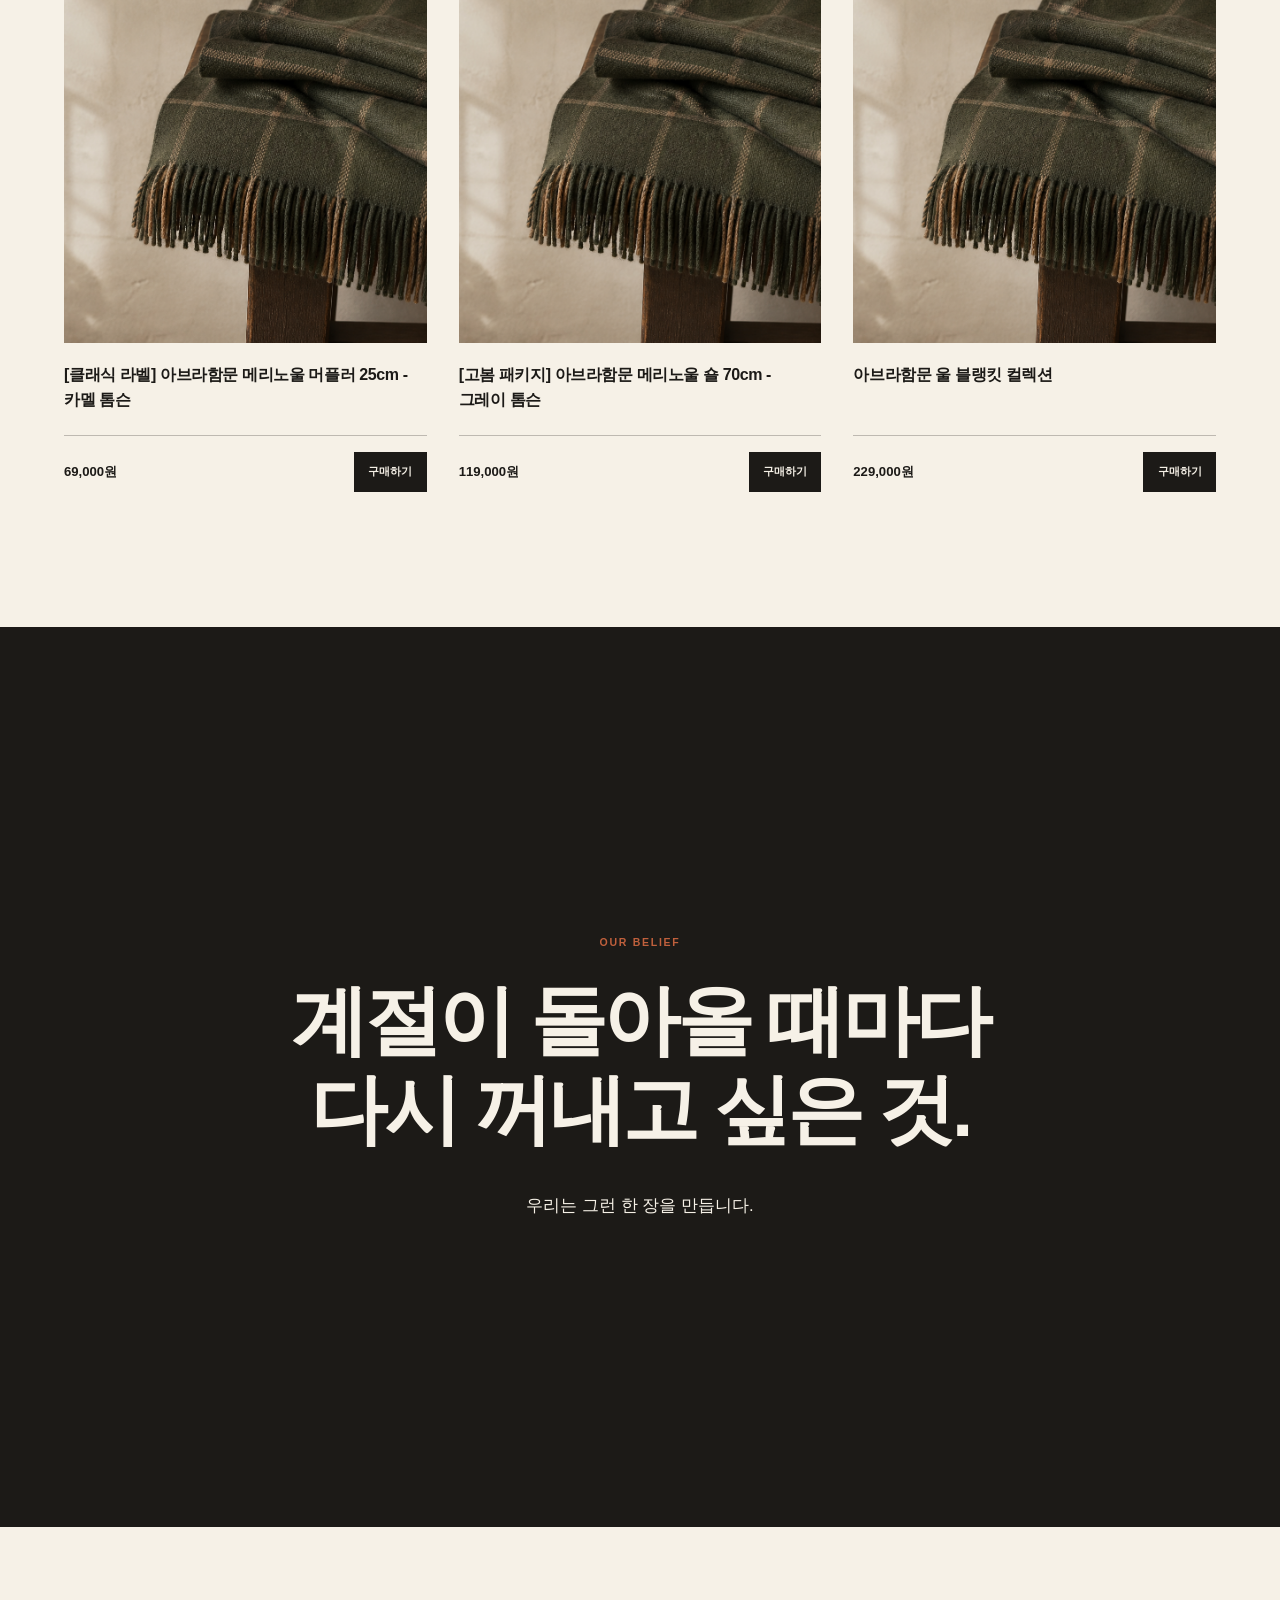
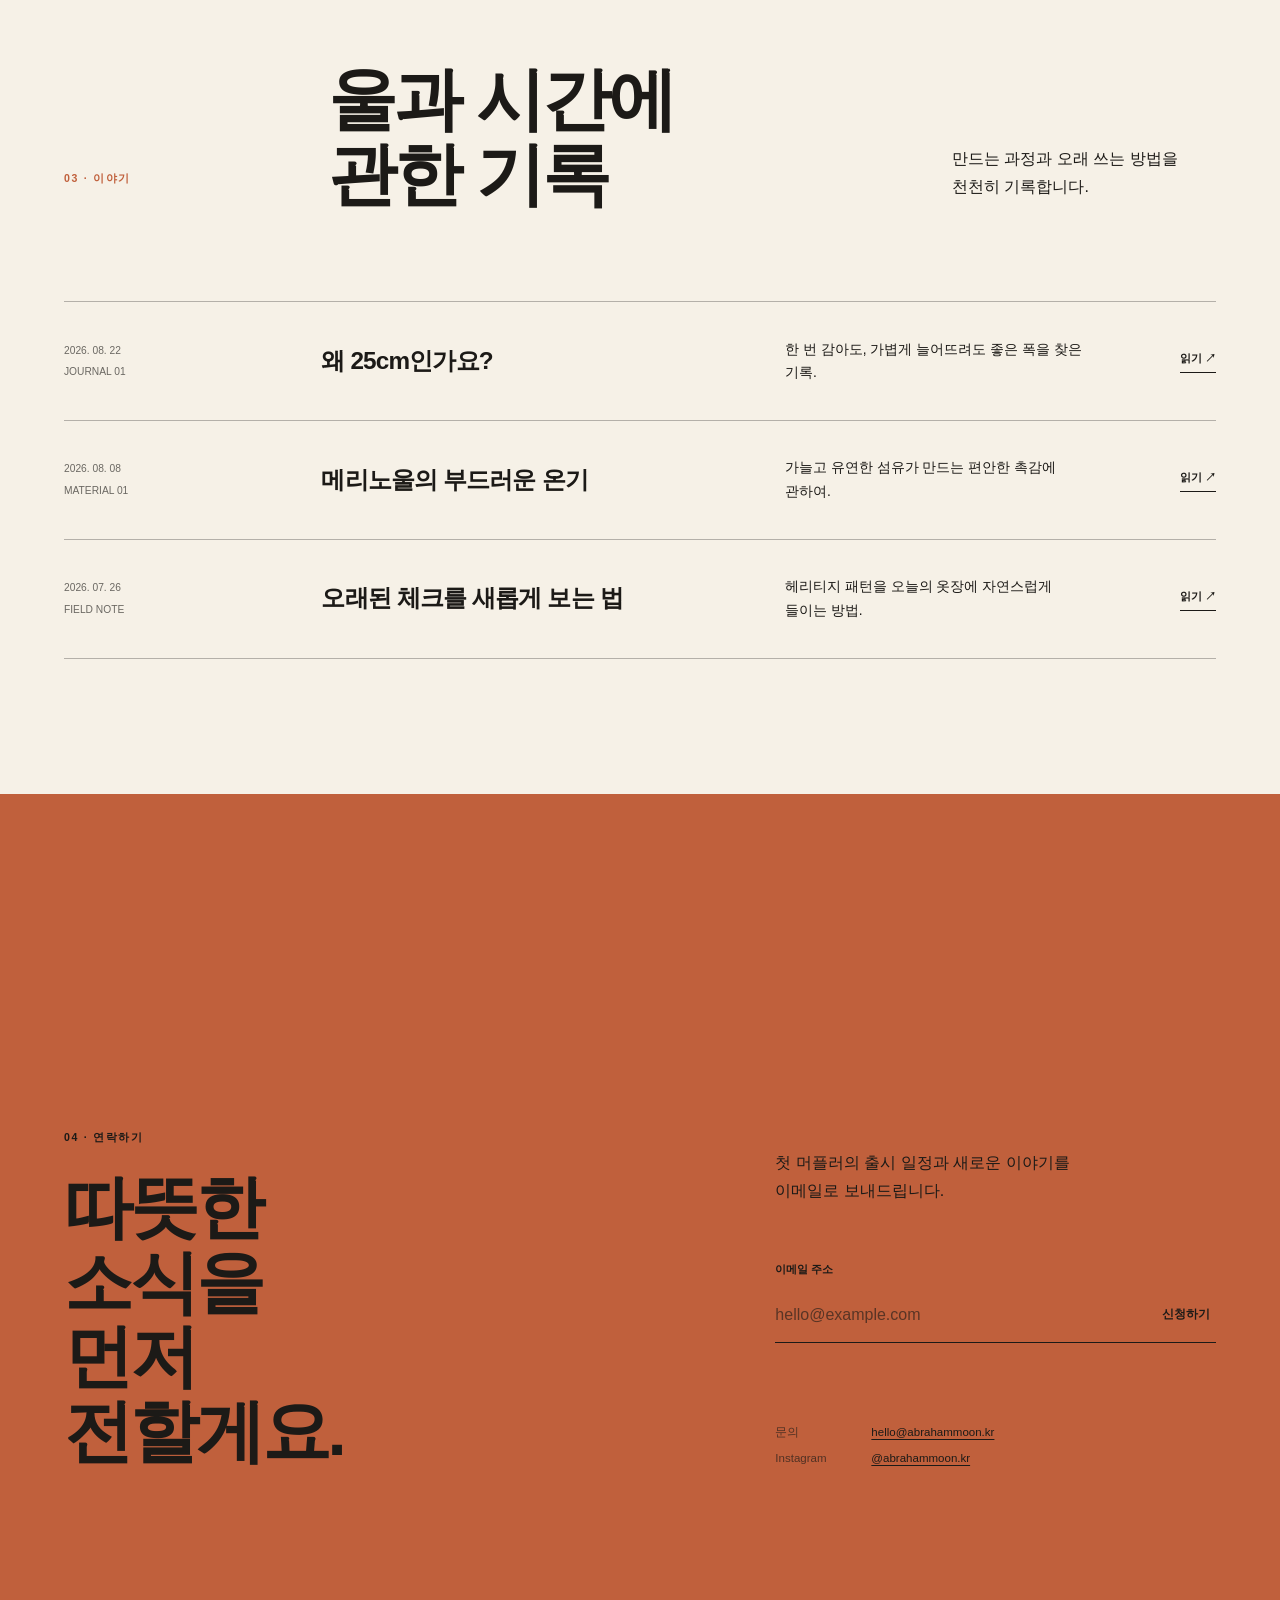
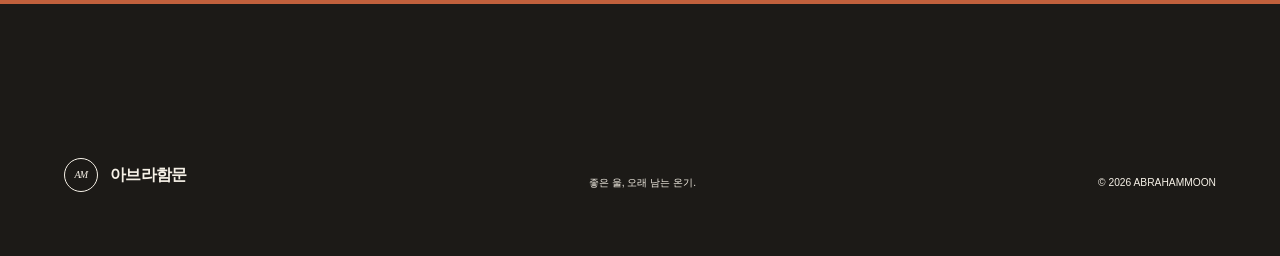
==== commit 66b2fd43: "Connect product catalog data" ====
--- a/index.html
+++ b/index.html
@@ -12,6 +12,7 @@
   <title>아브라함문 — 메리노울 머플러 25cm</title>
   <link rel="stylesheet" href="styles.css">
   <script src="script.js" defer></script>
+  <script src="products.js" defer></script>
 </head>
 <body>
   <a class="skip-link" href="#main">본문으로 건너뛰기</a>
@@ -27,7 +28,7 @@
     <nav class="site-nav" id="site-nav" aria-label="주요 메뉴" data-nav>
       <a href="#home">홈</a>
       <a href="about.html">내 소개</a>
-      <a href="#product">제품</a>
+      <a href="products.html">제품</a>
       <a href="#journal">이야기</a>
       <a href="#contact">연락하기</a>
     </nav>
@@ -43,7 +44,7 @@
         <p class="hero-intro">오래된 직물의 태도를<br>오늘의 한 장에 담습니다.</p>
       </div>
       <div class="hero-foot">
-        <a href="#product">첫 번째 머플러 보기 <span aria-hidden="true">↓</span></a>
+        <a href="products.html">컬렉션 보기 <span aria-hidden="true">↓</span></a>
         <p>25 × 180cm · Merino wool 100%</p>
       </div>
     </section>
@@ -68,7 +69,7 @@
 
     <section class="product" id="product" aria-labelledby="product-title">
       <div class="product-copy reveal">
-        <p class="section-label">02 · 첫 번째 제품</p>
+        <p class="section-label">02 · 대표 제품</p>
         <h2 id="product-title">The Merino 25</h2>
         <p class="lead">부담 없이 감기고,<br>분명하게 따뜻한 폭.</p>
         <p>최대 일곱 가지 색의 메리노울을 배합해 깊은 색을 만듭니다. 단정한 25cm 폭과 자연스러운 프린지가 코트 안팎에 조용히 어울립니다.</p>
@@ -76,14 +77,27 @@
           <div><dt>색상</dt><dd>모스 체크</dd></div>
           <div><dt>크기</dt><dd>25 × 180cm</dd></div>
           <div><dt>소재</dt><dd>메리노울 100%</dd></div>
-          <div><dt>출시</dt><dd>준비 중</dd></div>
+          <div><dt>가격</dt><dd>79,000원부터</dd></div>
         </dl>
-        <a class="text-link" href="#contact">출시 소식 받기 <span aria-hidden="true">→</span></a>
+        <a class="text-link" href="products.html">제품 보러가기 <span aria-hidden="true">→</span></a>
       </div>
       <figure class="product-visual reveal">
         <img src="assets/abrahammoon-merino-muffler.png" alt="모스와 카멜 체크의 메리노울 머플러와 프린지 디테일" loading="lazy" width="1536" height="1024">
         <figcaption><span>Edition 01</span><span>Moss check</span></figcaption>
       </figure>
+    </section>
+
+    <section class="featured-products" aria-labelledby="featured-products-title">
+      <div class="featured-products-heading reveal">
+        <div>
+          <p class="section-label">Selected products</p>
+          <h2 id="featured-products-title">지금 만날 수 있는<br>아브라함문</h2>
+        </div>
+        <a class="text-link" href="products.html">전체 제품 보기 <span aria-hidden="true">→</span></a>
+      </div>
+      <div class="catalog-grid catalog-grid-featured" data-product-list data-featured data-limit="3">
+        <p class="catalog-message">대표 제품을 불러오는 중입니다.</p>
+      </div>
     </section>
 
     <section class="belief" aria-labelledby="belief-title">
--- a/styles.css
+++ b/styles.css
@@ -5,6 +5,7 @@
   --max: 1440px;
   --pad: clamp(1.25rem, 5vw, 5rem);
   --section-space: max(15vh, 7.5rem);
+  --heading-font: "Pretendard", "Noto Sans KR", "Apple SD Gothic Neo", sans-serif;
 }
 
 * { box-sizing: border-box; }
@@ -57,11 +58,11 @@
 .hero .eyebrow { color: var(--cream); }
 .hero h1, section h2 {
   margin: 0;
-  font-family: "Batang", "Nanum Myeongjo", "Noto Serif KR", Georgia, serif;
-  font-weight: 400;
-  letter-spacing: -.065em;
-}
-.hero h1 { max-width: 10ch; font-size: clamp(4.7rem, 9.5vw, 10.5rem); line-height: .98; }
+  font-family: var(--heading-font);
+  font-weight: 600;
+  letter-spacing: -.045em;
+}
+.hero h1 { max-width: 11ch; font-size: clamp(4rem, 7.8vw, 8rem); line-height: 1.02; }
 .hero-intro { margin: 2.25rem 0 0; font-size: clamp(1rem, 1.25vw, 1.18rem); }
 .hero-foot { position: absolute; left: var(--pad); right: var(--pad); bottom: 2.1rem; display: flex; justify-content: space-between; align-items: end; gap: 2rem; font-size: .7rem; letter-spacing: .08em; }
 .hero-foot a { display: inline-flex; gap: 1.5rem; padding-bottom: .3rem; border-bottom: 1px solid currentColor; font-weight: 700; }
@@ -71,9 +72,9 @@
 .about, .journal { max-width: var(--max); margin: 0 auto; }
 .section-label { color: var(--accent); }
 .section-intro { display: grid; grid-template-columns: minmax(10rem, .6fr) 1.4fr; gap: 4rem; align-items: start; }
-.section-intro h2, .journal-heading h2, .contact h2 { font-size: clamp(3.3rem, 6.8vw, 7.5rem); line-height: 1.04; }
+.section-intro h2, .journal-heading h2, .contact h2 { font-size: clamp(2.9rem, 5.4vw, 5.8rem); line-height: 1.08; }
 .about-body { width: min(850px, 100%); margin: clamp(5rem, 10vh, 8rem) 0 0 auto; }
-.lead { margin: 0; font-family: "Batang", "Nanum Myeongjo", "Noto Serif KR", Georgia, serif; font-size: clamp(1.65rem, 3vw, 3rem); line-height: 1.45; letter-spacing: -.04em; }
+.lead { margin: 0; font-family: var(--heading-font); font-size: clamp(1.4rem, 2.3vw, 2.35rem); font-weight: 600; line-height: 1.5; letter-spacing: -.035em; }
 .about-columns { display: grid; grid-template-columns: 1fr 1fr; gap: clamp(2.5rem, 6vw, 6rem); margin-top: 4rem; }
 .about-columns > p { margin: 0; }
 .facts, .product-specs { margin: 0; border-top: 1px solid rgba(28, 26, 23, .28); }
@@ -83,8 +84,8 @@
 
 .product { max-width: var(--max); min-height: 100svh; margin: 0 auto; padding: var(--section-space) var(--pad); display: grid; grid-template-columns: .68fr 1.32fr; gap: clamp(3rem, 8vw, 8rem); align-items: center; }
 .product-copy { order: 1; }
-.product-copy h2 { font-size: clamp(3.4rem, 6.3vw, 7rem); line-height: .95; white-space: nowrap; }
-.product-copy .lead { margin: 2.75rem 0 1.5rem; font-size: clamp(1.55rem, 2.4vw, 2.5rem); }
+.product-copy h2 { font-size: clamp(3rem, 5.2vw, 5.8rem); line-height: 1; white-space: nowrap; }
+.product-copy .lead { margin: 2.75rem 0 1.5rem; font-size: clamp(1.35rem, 2vw, 2.1rem); }
 .product-copy > p:not(.section-label):not(.lead) { margin: 0; }
 .product-specs { margin-top: 3rem; }
 .text-link { display: inline-flex; justify-content: space-between; gap: 3rem; min-width: 13rem; margin-top: 2.25rem; padding: .8rem 0; border-bottom: 1px solid currentColor; font-size: .76rem; font-weight: 750; }
@@ -95,7 +96,7 @@
 .belief { min-height: 100svh; display: grid; place-items: center; padding: var(--section-space) var(--pad); background: var(--ink); color: var(--cream); text-align: center; }
 .belief-inner { display: grid; justify-items: center; }
 .belief .section-label { color: var(--accent); }
-.belief h2 { font-size: clamp(3.4rem, 7.5vw, 8.2rem); line-height: 1.12; }
+.belief h2 { font-size: clamp(3rem, 6vw, 6.5rem); line-height: 1.16; }
 .belief-inner > p:last-child { margin: 2.4rem 0 0; color: var(--cream); font-size: clamp(1rem, 1.3vw, 1.2rem); }
 
 .journal-heading { display: grid; grid-template-columns: .45fr 1.2fr .55fr; gap: 3rem; align-items: end; }
@@ -105,7 +106,7 @@
 .journal-item { display: grid; grid-template-columns: .6fr 1.2fr 1fr auto; gap: clamp(1.5rem, 4vw, 4rem); align-items: center; padding: 2.2rem 0; border-bottom: 1px solid rgba(28, 26, 23, .3); }
 .journal-item > p { margin: 0; }
 .journal-item > p:first-child { display: grid; gap: .25rem; color: rgba(28, 26, 23, .64); font-size: .64rem; text-transform: uppercase; }
-.journal-item h3 { margin: 0; font: 400 clamp(1.35rem, 2.2vw, 2.25rem)/1.3 "Batang", "Nanum Myeongjo", "Noto Serif KR", Georgia, serif; letter-spacing: -.04em; }
+.journal-item h3 { margin: 0; font: 600 clamp(1.3rem, 1.9vw, 2rem)/1.35 var(--heading-font); letter-spacing: -.035em; }
 .journal-item > p:nth-of-type(2) { font-size: .86rem; }
 .journal-item > a { padding-bottom: .25rem; border-bottom: 1px solid currentColor; font-size: .7rem; font-weight: 700; }
 
@@ -149,8 +150,8 @@
 .founder-hero-copy h1 {
   max-width: 10ch;
   margin: 0;
-  font: 400 clamp(4.2rem, 8vw, 9rem)/1.01 "Batang", "Nanum Myeongjo", "Noto Serif KR", Georgia, serif;
-  letter-spacing: -.07em;
+  font: 600 clamp(3.6rem, 6.5vw, 7rem)/1.06 var(--heading-font);
+  letter-spacing: -.05em;
 }
 .founder-hero-copy > p:last-child { margin: 2.5rem 0 0; }
 .founder-portrait { margin: 0; }
@@ -165,7 +166,7 @@
   text-align: center;
   border: 1px solid var(--ink);
 }
-.portrait-placeholder span { font: 400 clamp(1.7rem, 3vw, 3rem)/1.2 "Batang", "Nanum Myeongjo", "Noto Serif KR", Georgia, serif; }
+.portrait-placeholder span { font: 600 clamp(1.5rem, 2.4vw, 2.4rem)/1.25 var(--heading-font); letter-spacing: -.035em; }
 .portrait-placeholder small { font-size: .66rem; letter-spacing: .08em; }
 .founder-portrait figcaption { display: flex; justify-content: space-between; margin-top: .75rem; font-size: .62rem; letter-spacing: .1em; text-transform: uppercase; }
 
@@ -179,21 +180,21 @@
 }
 .chapter-heading h2, .memory-copy h2, .timeline-heading h2 {
   margin: 0;
-  font: 400 clamp(3.2rem, 6.5vw, 7rem)/1.05 "Batang", "Nanum Myeongjo", "Noto Serif KR", Georgia, serif;
-  letter-spacing: -.06em;
+  font: 600 clamp(2.8rem, 5.2vw, 5.6rem)/1.1 var(--heading-font);
+  letter-spacing: -.045em;
 }
 .story-copy { align-self: end; padding-top: 6rem; }
 .story-copy > p { margin: 0 0 1.7rem; }
-.story-lead { font-family: "Batang", "Nanum Myeongjo", "Noto Serif KR", Georgia, serif; font-size: clamp(1.55rem, 2.7vw, 2.7rem); line-height: 1.5; letter-spacing: -.04em; }
+.story-lead { font-family: var(--heading-font); font-size: clamp(1.35rem, 2.2vw, 2.2rem); font-weight: 600; line-height: 1.55; letter-spacing: -.035em; }
 
 .making-section { max-width: var(--max); margin: 0 auto; padding: var(--section-space) var(--pad); }
 .making-heading { display: grid; grid-template-columns: .42fr 1.1fr .48fr; gap: clamp(2rem, 5vw, 5rem); align-items: end; }
-.making-heading h2 { margin: 0; font: 400 clamp(3.2rem, 6.5vw, 7rem)/1.05 "Batang", "Nanum Myeongjo", "Noto Serif KR", Georgia, serif; letter-spacing: -.06em; }
+.making-heading h2 { margin: 0; font: 600 clamp(2.8rem, 5.2vw, 5.6rem)/1.1 var(--heading-font); letter-spacing: -.045em; }
 .making-heading > p:last-child { margin: 0 0 .7rem; }
 .making-steps { margin: clamp(5rem, 10vh, 8rem) 0 0; padding: 0; list-style: none; border-top: 1px solid rgba(28, 26, 23, .3); }
 .making-steps li { display: grid; grid-template-columns: .42fr 1.58fr; gap: clamp(2rem, 6vw, 7rem); padding: 2.5rem 0; border-bottom: 1px solid rgba(28, 26, 23, .3); }
 .making-steps li > span { color: var(--accent); font-size: .7rem; font-weight: 750; letter-spacing: .1em; }
-.making-steps h3 { margin: 0; font: 400 clamp(1.6rem, 2.8vw, 2.8rem)/1.25 "Batang", "Nanum Myeongjo", "Noto Serif KR", Georgia, serif; letter-spacing: -.04em; }
+.making-steps h3 { margin: 0; font: 600 clamp(1.45rem, 2.2vw, 2.25rem)/1.3 var(--heading-font); letter-spacing: -.035em; }
 .making-steps p { margin: .8rem 0 0; }
 
 .story-quote {
@@ -207,7 +208,7 @@
   color: var(--cream);
   text-align: center;
 }
-.story-quote blockquote { margin: 0; font: 400 clamp(2.8rem, 6vw, 6.4rem)/1.3 "Batang", "Nanum Myeongjo", "Noto Serif KR", Georgia, serif; letter-spacing: -.06em; }
+.story-quote blockquote { margin: 0; font: 600 clamp(2.4rem, 4.8vw, 5.2rem)/1.35 var(--heading-font); letter-spacing: -.045em; }
 .story-quote p { margin: 0; color: var(--cream); }
 .principle-chapter { min-height: 100svh; align-items: center; }
 
@@ -220,14 +221,52 @@
 .timeline { margin: 0; padding: 0; list-style: none; border-top: 1px solid rgba(28, 26, 23, .3); }
 .timeline li { display: grid; grid-template-columns: 8rem 1fr; gap: 2rem; padding: 2.2rem 0; border-bottom: 1px solid rgba(28, 26, 23, .3); }
 .timeline time { color: var(--accent); font-size: .7rem; font-weight: 750; letter-spacing: .08em; text-transform: uppercase; }
-.timeline h3 { margin: 0; font: 400 clamp(1.4rem, 2.3vw, 2.3rem)/1.3 "Batang", "Nanum Myeongjo", "Noto Serif KR", Georgia, serif; letter-spacing: -.04em; }
+.timeline h3 { margin: 0; font: 600 clamp(1.3rem, 1.9vw, 2rem)/1.35 var(--heading-font); letter-spacing: -.035em; }
 .timeline p { margin: .75rem 0 0; }
 
 .promise { min-height: 100svh; display: grid; place-items: center; padding: var(--section-space) var(--pad); background: var(--accent); color: var(--ink); text-align: center; }
 .promise-inner { display: grid; justify-items: center; }
 .promise .section-label { color: var(--ink); }
-.promise h2 { margin: 0; font: 400 clamp(3.2rem, 6.8vw, 7.4rem)/1.16 "Batang", "Nanum Myeongjo", "Noto Serif KR", Georgia, serif; letter-spacing: -.065em; }
+.promise h2 { margin: 0; font: 600 clamp(2.8rem, 5.4vw, 5.8rem)/1.2 var(--heading-font); letter-spacing: -.045em; }
 .promise .text-link { margin-top: 3.5rem; }
+
+/* Product catalog */
+.catalog-page .site-header { background: var(--cream); color: var(--ink); border-color: rgba(28, 26, 23, .18); }
+.catalog-page .site-nav a[aria-current="page"]::after { right: 0; }
+.catalog-hero {
+  max-width: var(--max);
+  margin: 0 auto;
+  padding: max(20vh, 10rem) var(--pad) var(--section-space);
+  display: grid;
+  grid-template-columns: 1.25fr .75fr;
+  gap: clamp(3rem, 9vw, 10rem);
+  align-items: end;
+}
+.catalog-hero h1 {
+  margin: 0;
+  font: 600 clamp(3.6rem, 6.5vw, 7rem)/1.06 var(--heading-font);
+  letter-spacing: -.05em;
+}
+.catalog-intro { display: grid; gap: 2rem; }
+.catalog-intro p { margin: 0; }
+.catalog-intro p:last-child { padding-top: 1rem; border-top: 1px solid rgba(28, 26, 23, .3); color: var(--accent); font-size: .72rem; font-weight: 750; letter-spacing: .08em; }
+.catalog-section, .featured-products { max-width: var(--max); margin: 0 auto; padding: 0 var(--pad) var(--section-space); }
+.featured-products { padding-top: var(--section-space); }
+.featured-products-heading { display: flex; justify-content: space-between; align-items: end; gap: 3rem; margin-bottom: clamp(4rem, 8vh, 7rem); }
+.featured-products-heading h2 { margin: 0; font: 600 clamp(2.9rem, 5.4vw, 5.8rem)/1.08 var(--heading-font); letter-spacing: -.045em; }
+.featured-products-heading .text-link { flex: 0 0 auto; }
+.catalog-grid { display: grid; grid-template-columns: repeat(3, minmax(0, 1fr)); gap: clamp(2.5rem, 5vw, 5rem) clamp(1.25rem, 2.5vw, 2.5rem); }
+.catalog-card { min-width: 0; }
+.catalog-card-image { display: block; overflow: hidden; background: var(--ink); }
+.catalog-card-image img { width: 100%; aspect-ratio: 4 / 5; object-fit: cover; transition: transform .5s ease; }
+.catalog-card-image:hover img, .catalog-card-image:focus-visible img { transform: scale(1.025); }
+.catalog-card-content { padding-top: 1.25rem; }
+.catalog-card h3 { min-height: 3.2em; margin: 0; font: 600 clamp(1rem, 1.25vw, 1.2rem)/1.55 var(--heading-font); letter-spacing: -.025em; }
+.catalog-card-footer { display: flex; justify-content: space-between; align-items: center; gap: 1rem; margin-top: 1.3rem; padding-top: 1rem; border-top: 1px solid rgba(28, 26, 23, .26); }
+.catalog-card-footer p { margin: 0; font-size: .82rem; font-weight: 700; }
+.catalog-card-footer a { flex: 0 0 auto; padding: .65rem .9rem; background: var(--ink); color: var(--cream); font-size: .7rem; font-weight: 750; transition: background-color .2s ease; }
+.catalog-card-footer a:hover, .catalog-card-footer a:focus-visible { background: var(--accent); }
+.catalog-message { grid-column: 1 / -1; margin: 0; padding: 4rem 0; border-top: 1px solid rgba(28, 26, 23, .3); }
 
 @media (max-width: 900px) {
   :root { --section-space: max(15vh, 6.5rem); }
@@ -242,7 +281,7 @@
   .site-nav.is-open { transform: translateY(0); }
   .site-nav a { padding: .8rem 0; border-bottom: 1px solid rgba(28, 26, 23, .16); font-size: 1rem; }
   .hero { padding-bottom: 8.5rem; }
-  .hero h1 { font-size: clamp(3.8rem, 16vw, 6.5rem); }
+  .hero h1 { font-size: clamp(3.25rem, 13vw, 5.2rem); }
   .hero-scrim { background: linear-gradient(0deg, rgba(28, 26, 23, .78) 0%, rgba(28, 26, 23, .36) 68%, rgba(28, 26, 23, .18) 100%); }
   .hero-foot p { display: none; }
   .section-intro, .journal-heading, .contact { grid-template-columns: 1fr; }
@@ -264,7 +303,7 @@
   .site-footer { align-items: flex-start; flex-direction: column; min-height: 36vh; }
   .founder-hero, .story-chapter, .customer-memory, .timeline-section { grid-template-columns: 1fr; }
   .founder-hero { padding-top: 9rem; }
-  .founder-hero-copy h1 { font-size: clamp(3.8rem, 14vw, 6rem); }
+  .founder-hero-copy h1 { font-size: clamp(3.2rem, 12vw, 5rem); }
   .founder-portrait { width: calc(100% - 1.5rem); margin-left: 1.5rem; }
   .portrait-placeholder { min-height: 68svh; }
   .story-chapter, .customer-memory, .timeline-section { gap: 4.5rem; }
@@ -274,6 +313,16 @@
   .memory-copy > p { margin-top: 2.5rem; }
   .making-heading { grid-template-columns: 1fr; align-items: start; }
   .making-heading > p:last-child { margin: 0; }
+  .catalog-hero { grid-template-columns: 1fr; gap: 3rem; }
+  .catalog-hero h1 { font-size: clamp(3.2rem, 12vw, 5rem); }
+  .catalog-grid { grid-template-columns: repeat(2, minmax(0, 1fr)); }
+  .featured-products-heading { align-items: start; flex-direction: column; }
+}
+
+@media (max-width: 640px) {
+  .catalog-grid { grid-template-columns: 1fr; gap: 3rem; }
+  .catalog-card h3 { min-height: 0; }
+  .catalog-hero h1 { font-size: clamp(2.9rem, 12vw, 3.6rem); }
 }
 
 @media (max-width: 420px) {
@@ -281,23 +330,24 @@
   body { font-size: 15px; }
   .hero { min-height: 100svh; padding-top: 7rem; }
   .hero-image { object-position: 64% center; }
-  .hero h1 { font-size: clamp(3.45rem, 15.5vw, 4.25rem); }
+  .hero h1 { font-size: clamp(3rem, 13.5vw, 3.7rem); }
   .hero-intro { margin-top: 1.6rem; }
   .hero-foot { bottom: 1.5rem; }
-  .section-intro h2, .journal-heading h2, .contact h2 { font-size: clamp(3rem, 14vw, 4.2rem); }
-  .product-copy h2 { font-size: 3.45rem; }
+  .section-intro h2, .journal-heading h2, .contact h2 { font-size: clamp(2.55rem, 11.5vw, 3.5rem); }
+  .product-copy h2 { font-size: 3rem; }
   .product-visual img { height: 58svh; }
-  .belief h2 { font-size: 3.25rem; }
+  .belief h2 { font-size: 2.8rem; }
   .journal-item > p:nth-of-type(2) { padding-right: 1rem; }
-  .founder-hero-copy h1 { font-size: clamp(3.4rem, 14.7vw, 4.1rem); }
+  .founder-hero-copy h1 { font-size: clamp(2.9rem, 12vw, 3.6rem); }
   .founder-portrait { width: 100%; margin-left: 0; }
   .portrait-placeholder { min-height: 62svh; }
-  .chapter-heading h2, .memory-copy h2, .timeline-heading h2 { font-size: clamp(3rem, 14vw, 4.2rem); }
-  .story-quote blockquote { font-size: clamp(2.5rem, 12vw, 3.4rem); }
+  .chapter-heading h2, .memory-copy h2, .timeline-heading h2 { font-size: clamp(2.55rem, 11.5vw, 3.5rem); }
+  .story-quote blockquote { font-size: clamp(2.15rem, 9.8vw, 3rem); }
   .timeline li { grid-template-columns: 1fr; gap: .8rem; }
-  .making-heading h2 { font-size: clamp(3rem, 14vw, 4.2rem); }
+  .making-heading h2 { font-size: clamp(2.55rem, 11.5vw, 3.5rem); }
   .making-steps li { grid-template-columns: 2.5rem 1fr; gap: 1rem; }
-  .promise h2 { font-size: clamp(2.8rem, 12.5vw, 3.8rem); }
+  .promise h2 { font-size: clamp(2.35rem, 10.5vw, 3.2rem); }
+  .featured-products-heading h2 { font-size: clamp(2.55rem, 11.5vw, 3.5rem); }
 }
 
 @media (prefers-reduced-motion: reduce) {
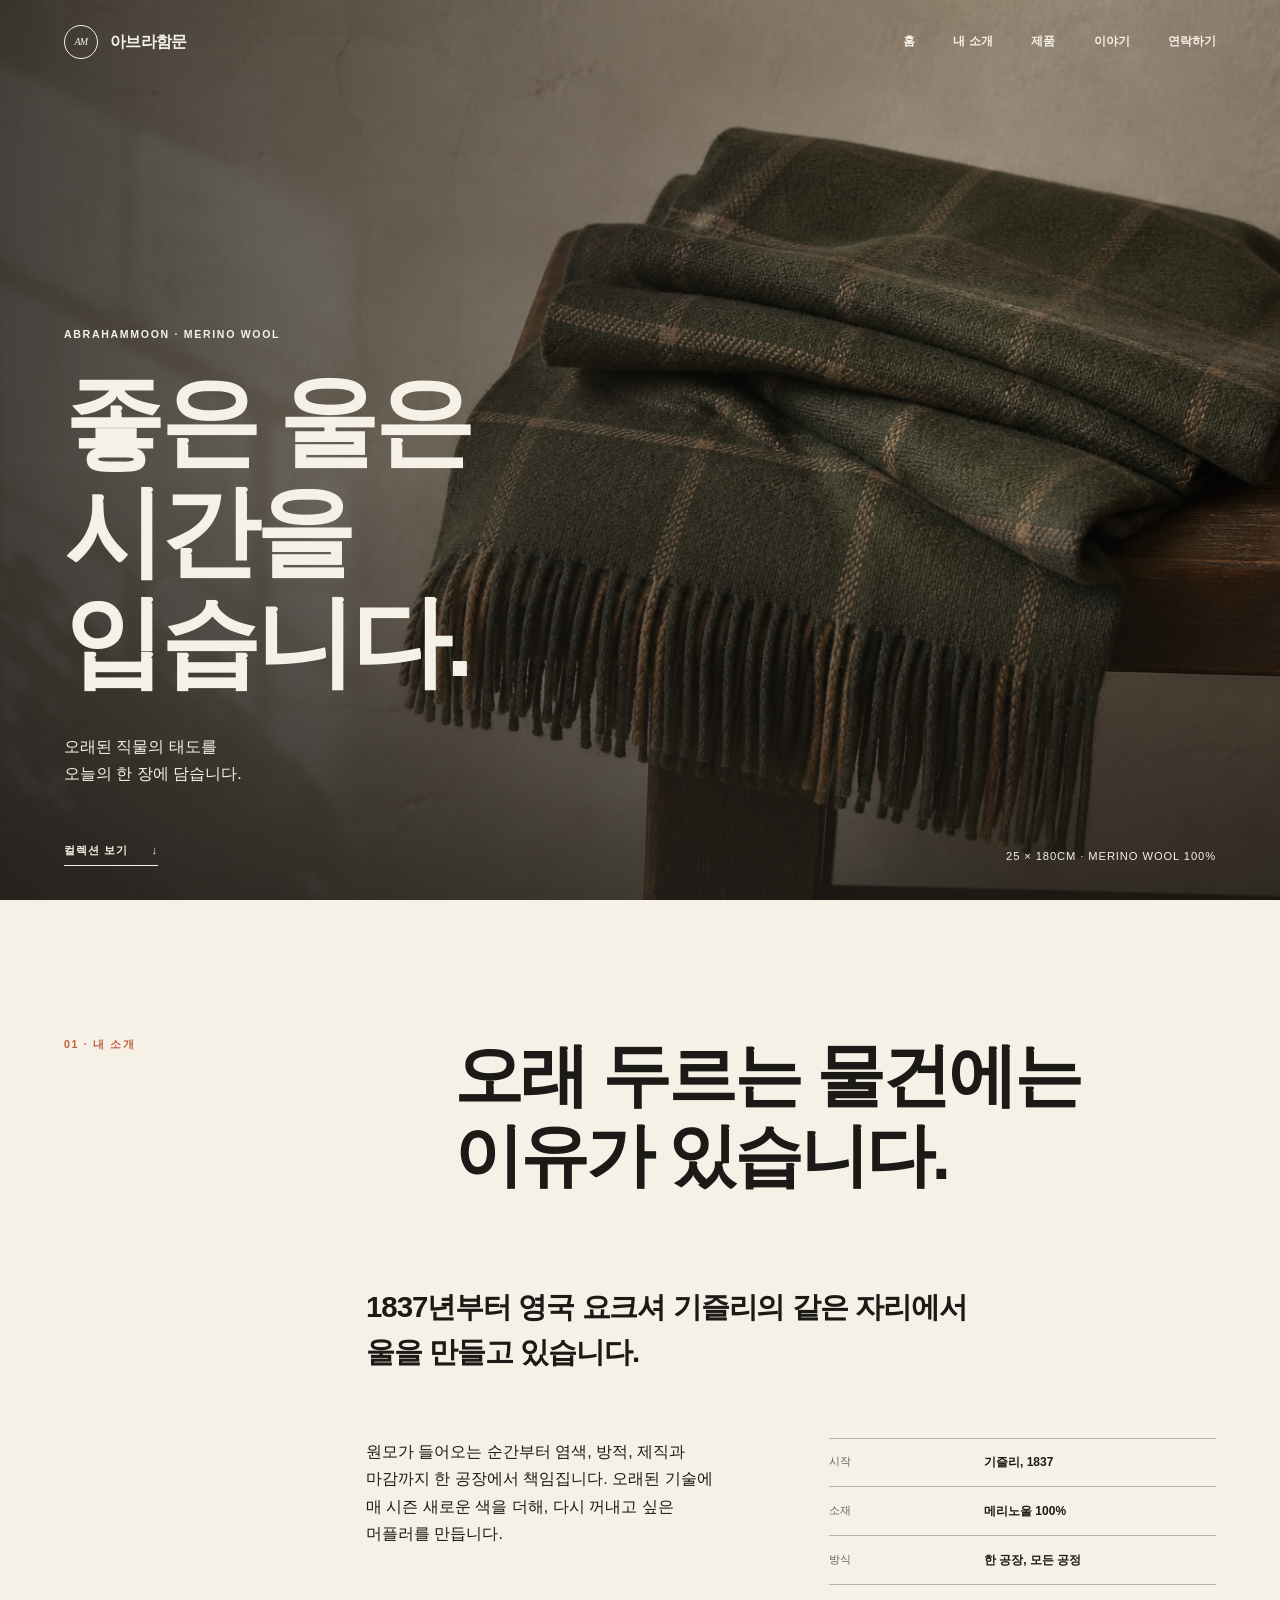
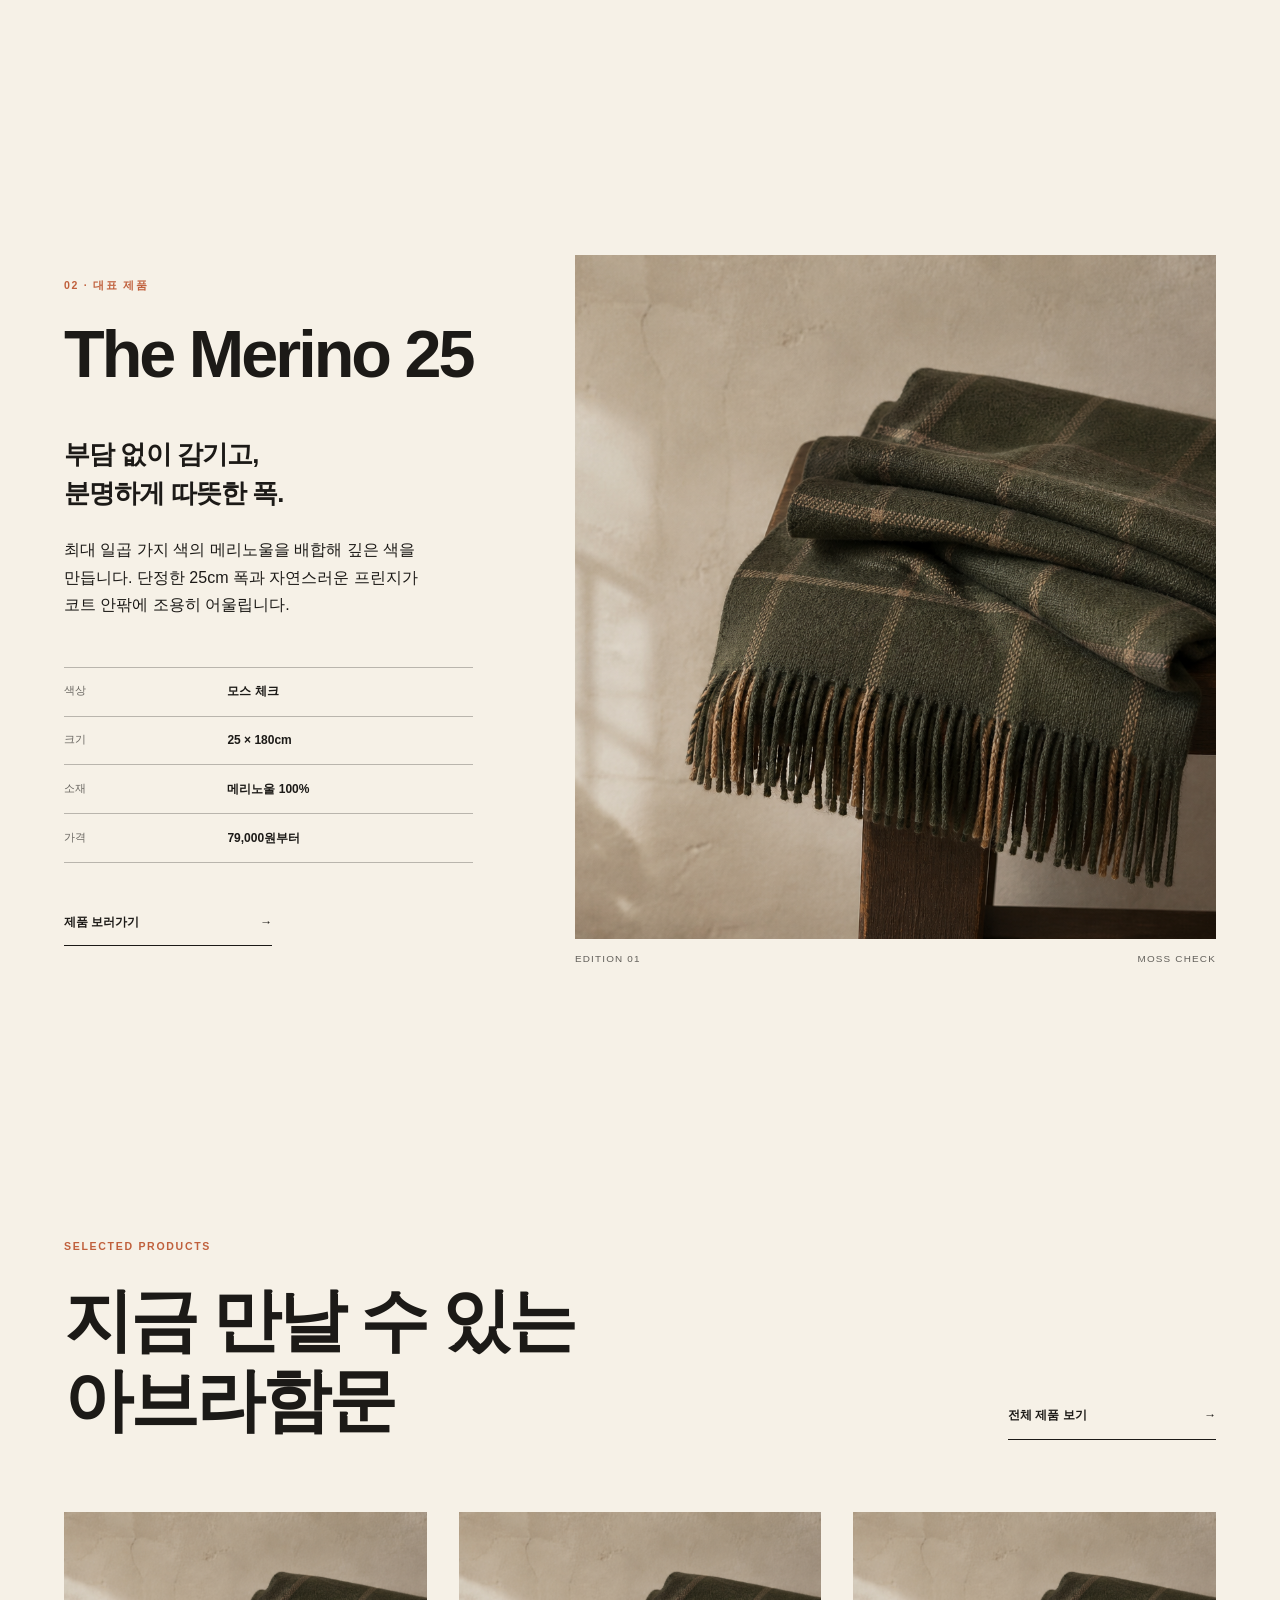
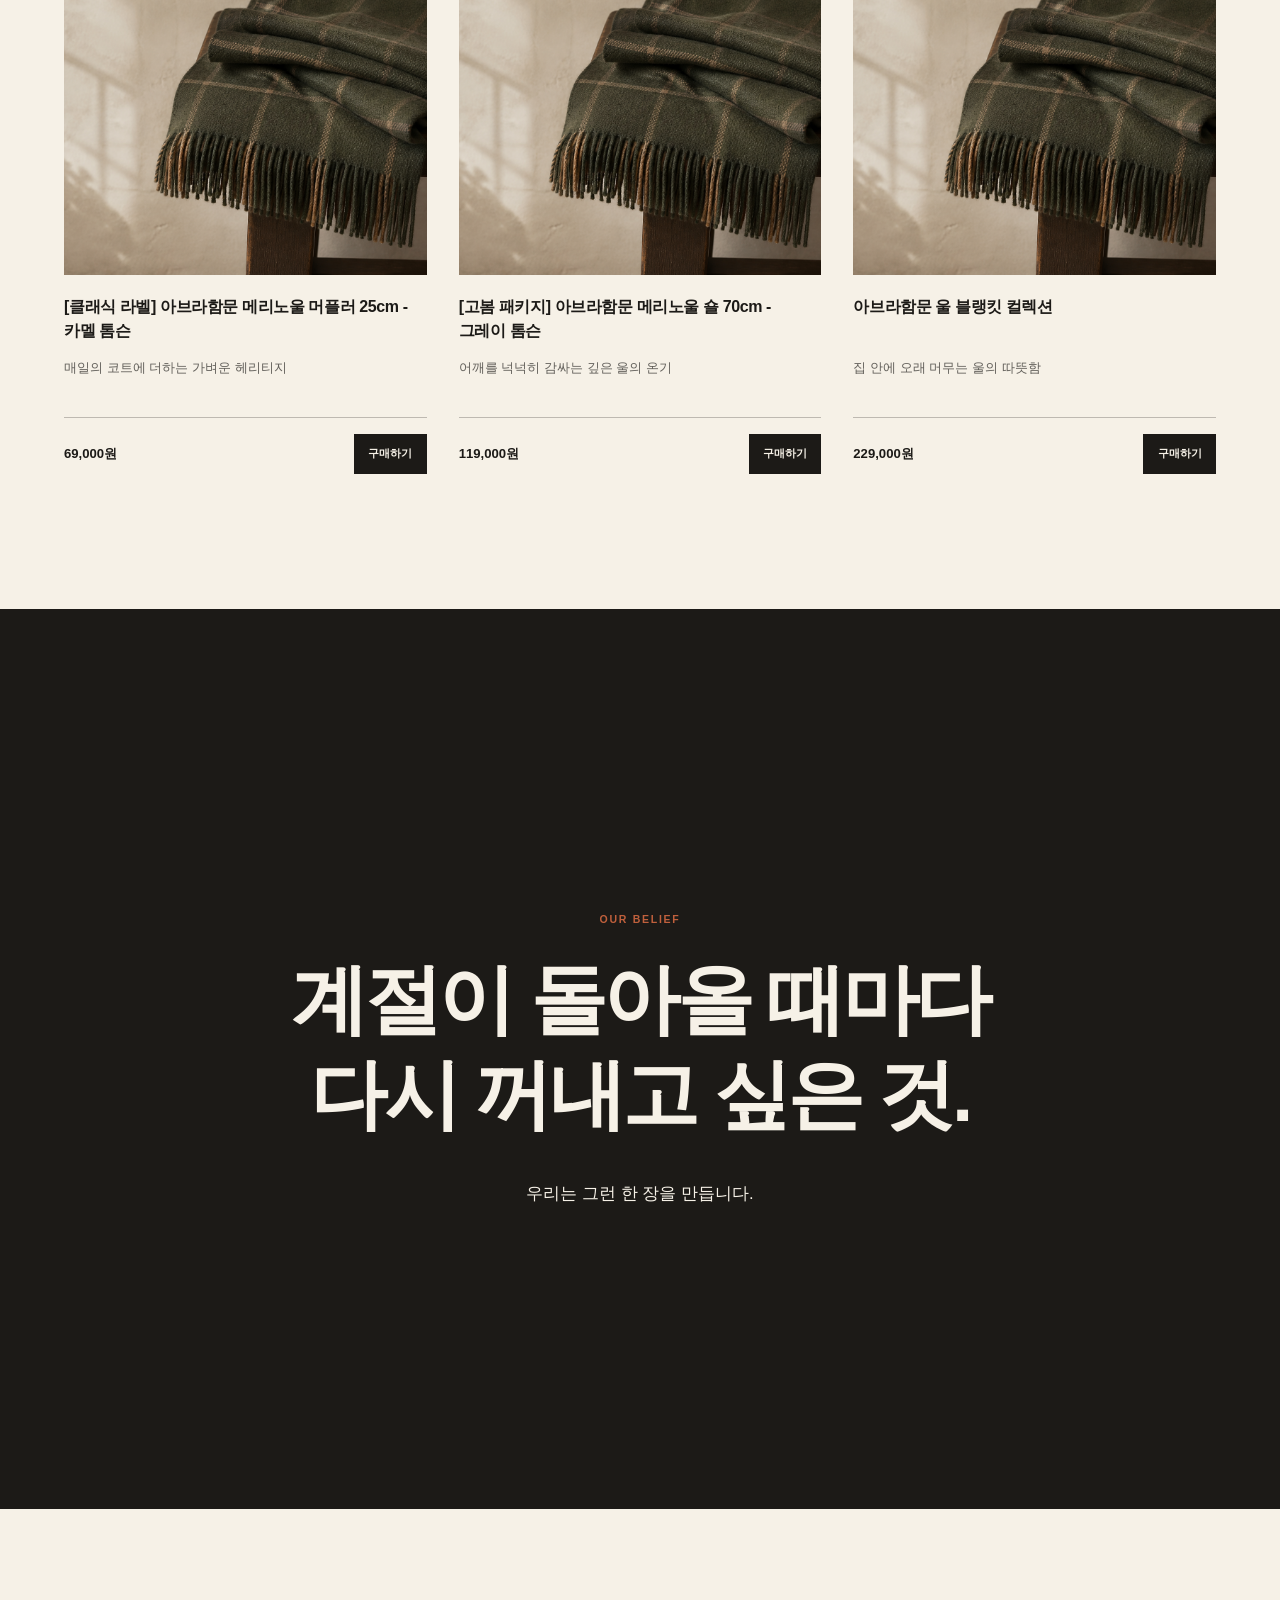
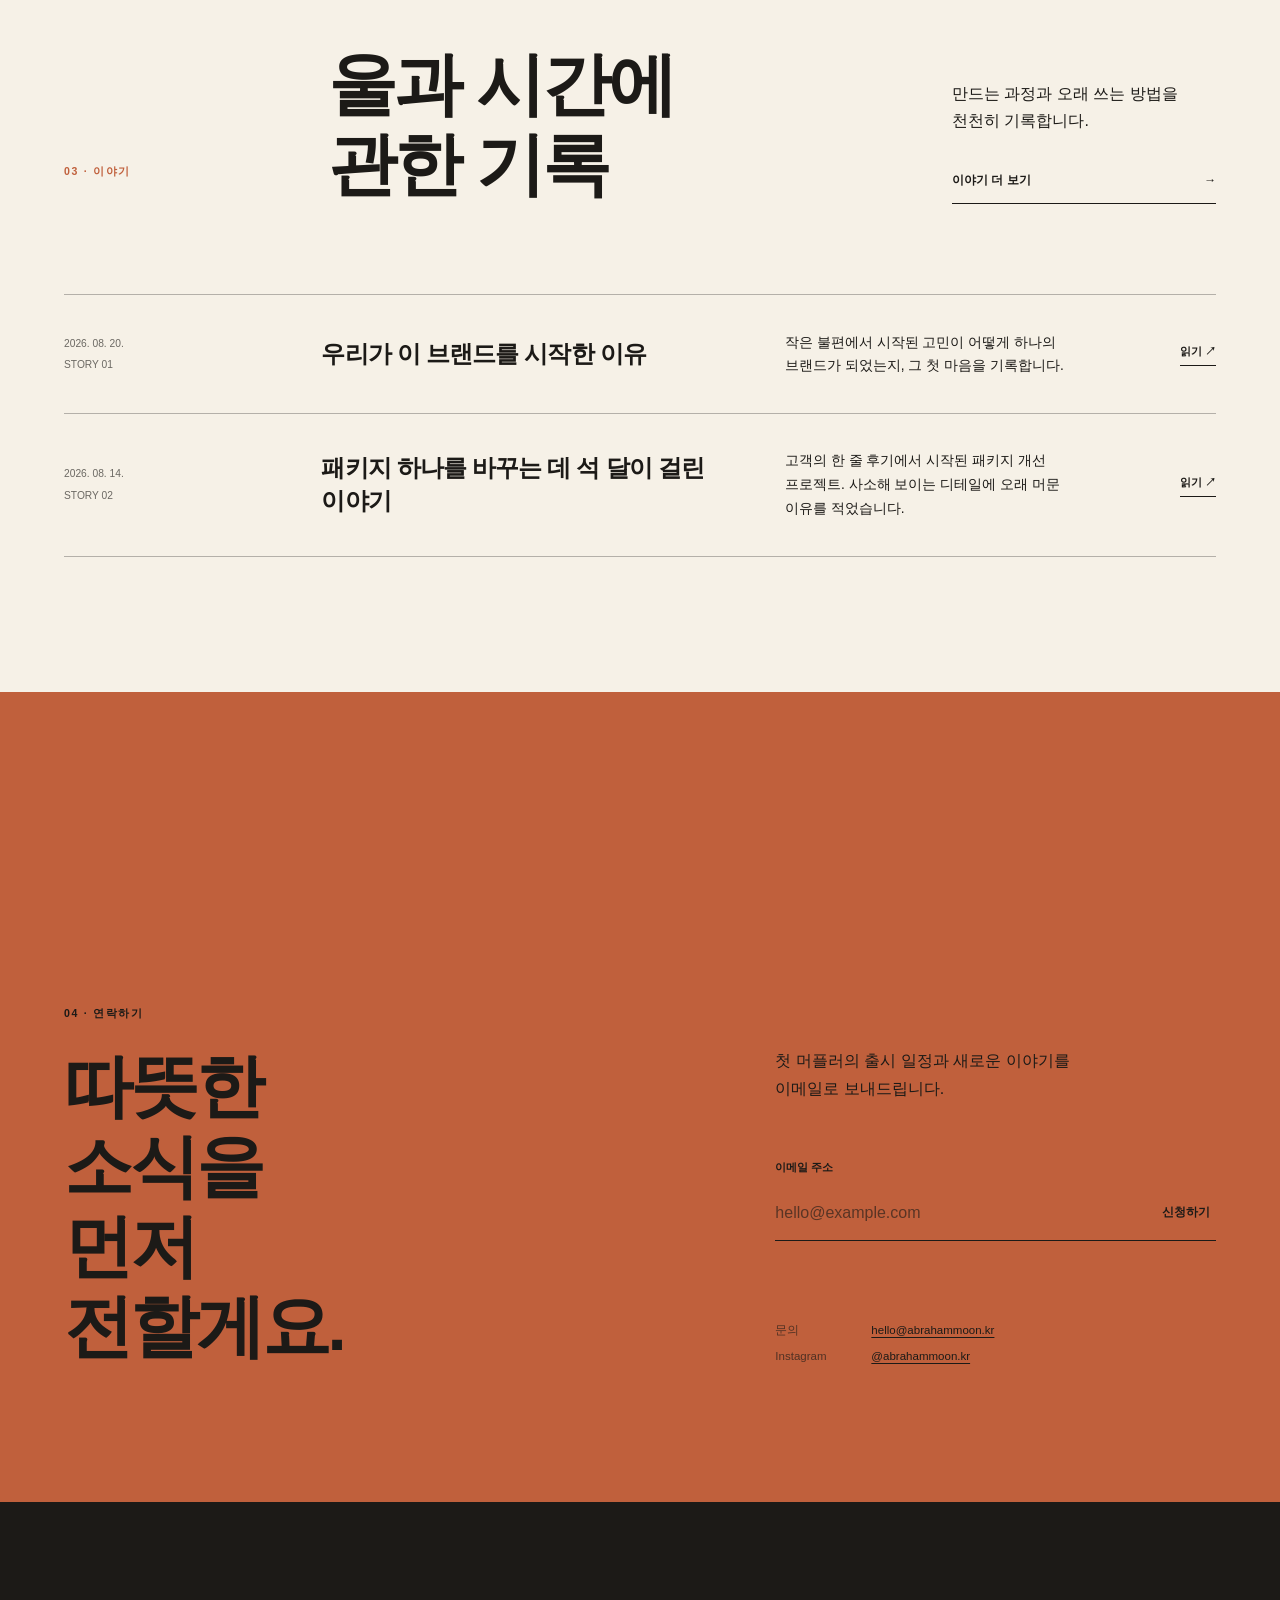
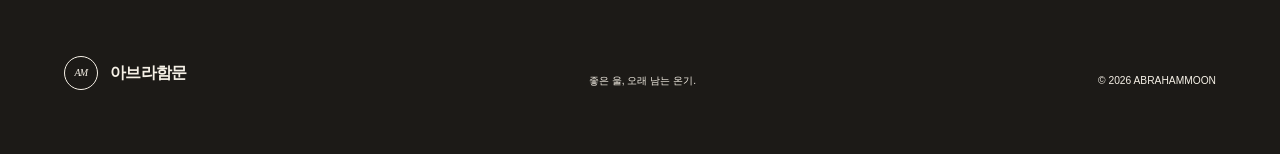
==== commit 4daac15e: "Add integrated brand journal" ====
--- a/index.html
+++ b/index.html
@@ -29,7 +29,7 @@
       <a href="#home">홈</a>
       <a href="about.html">내 소개</a>
       <a href="products.html">제품</a>
-      <a href="#journal">이야기</a>
+      <a href="story/">이야기</a>
       <a href="#contact">연락하기</a>
     </nav>
   </header>
@@ -112,27 +112,13 @@
       <div class="journal-heading reveal">
         <p class="section-label">03 · 이야기</p>
         <h2 id="journal-title">울과 시간에 관한 기록</h2>
-        <p>만드는 과정과 오래 쓰는 방법을 천천히 기록합니다.</p>
+        <div class="journal-heading-side">
+          <p>만드는 과정과 오래 쓰는 방법을 천천히 기록합니다.</p>
+          <a class="text-link" href="story/">이야기 더 보기 <span aria-hidden="true">→</span></a>
+        </div>
       </div>
-      <div class="journal-list">
-        <article class="journal-item reveal">
-          <p><time datetime="2026-08-22">2026. 08. 22</time><span>Journal 01</span></p>
-          <h3><a href="#contact">왜 25cm인가요?</a></h3>
-          <p>한 번 감아도, 가볍게 늘어뜨려도 좋은 폭을 찾은 기록.</p>
-          <a href="#contact" aria-label="왜 25cm인가요? 읽기">읽기 <span aria-hidden="true">↗</span></a>
-        </article>
-        <article class="journal-item reveal">
-          <p><time datetime="2026-08-08">2026. 08. 08</time><span>Material 01</span></p>
-          <h3><a href="#contact">메리노울의 부드러운 온기</a></h3>
-          <p>가늘고 유연한 섬유가 만드는 편안한 촉감에 관하여.</p>
-          <a href="#contact" aria-label="메리노울의 부드러운 온기 읽기">읽기 <span aria-hidden="true">↗</span></a>
-        </article>
-        <article class="journal-item reveal">
-          <p><time datetime="2026-07-26">2026. 07. 26</time><span>Field note</span></p>
-          <h3><a href="#contact">오래된 체크를 새롭게 보는 법</a></h3>
-          <p>헤리티지 패턴을 오늘의 옷장에 자연스럽게 들이는 방법.</p>
-          <a href="#contact" aria-label="오래된 체크를 새롭게 보는 법 읽기">읽기 <span aria-hidden="true">↗</span></a>
-        </article>
+      <div class="journal-list" data-story-list>
+        <p class="journal-message">최신 이야기를 불러오는 중입니다.</p>
       </div>
     </section>
 
--- a/styles.css
+++ b/styles.css
@@ -62,7 +62,7 @@
   font-weight: 600;
   letter-spacing: -.045em;
 }
-.hero h1 { max-width: 11ch; font-size: clamp(4rem, 7.8vw, 8rem); line-height: 1.02; }
+.hero h1 { max-width: 11ch; font-size: clamp(4rem, 7.8vw, 8rem); line-height: 1.1; }
 .hero-intro { margin: 2.25rem 0 0; font-size: clamp(1rem, 1.25vw, 1.18rem); }
 .hero-foot { position: absolute; left: var(--pad); right: var(--pad); bottom: 2.1rem; display: flex; justify-content: space-between; align-items: end; gap: 2rem; font-size: .7rem; letter-spacing: .08em; }
 .hero-foot a { display: inline-flex; gap: 1.5rem; padding-bottom: .3rem; border-bottom: 1px solid currentColor; font-weight: 700; }
@@ -72,7 +72,7 @@
 .about, .journal { max-width: var(--max); margin: 0 auto; }
 .section-label { color: var(--accent); }
 .section-intro { display: grid; grid-template-columns: minmax(10rem, .6fr) 1.4fr; gap: 4rem; align-items: start; }
-.section-intro h2, .journal-heading h2, .contact h2 { font-size: clamp(2.9rem, 5.4vw, 5.8rem); line-height: 1.08; }
+.section-intro h2, .journal-heading h2, .contact h2 { font-size: clamp(2.9rem, 5.4vw, 5.8rem); line-height: 1.16; }
 .about-body { width: min(850px, 100%); margin: clamp(5rem, 10vh, 8rem) 0 0 auto; }
 .lead { margin: 0; font-family: var(--heading-font); font-size: clamp(1.4rem, 2.3vw, 2.35rem); font-weight: 600; line-height: 1.5; letter-spacing: -.035em; }
 .about-columns { display: grid; grid-template-columns: 1fr 1fr; gap: clamp(2.5rem, 6vw, 6rem); margin-top: 4rem; }
@@ -84,7 +84,7 @@
 
 .product { max-width: var(--max); min-height: 100svh; margin: 0 auto; padding: var(--section-space) var(--pad); display: grid; grid-template-columns: .68fr 1.32fr; gap: clamp(3rem, 8vw, 8rem); align-items: center; }
 .product-copy { order: 1; }
-.product-copy h2 { font-size: clamp(3rem, 5.2vw, 5.8rem); line-height: 1; white-space: nowrap; }
+.product-copy h2 { font-size: clamp(3rem, 5.2vw, 5.8rem); line-height: 1.1; white-space: nowrap; }
 .product-copy .lead { margin: 2.75rem 0 1.5rem; font-size: clamp(1.35rem, 2vw, 2.1rem); }
 .product-copy > p:not(.section-label):not(.lead) { margin: 0; }
 .product-specs { margin-top: 3rem; }
@@ -96,12 +96,15 @@
 .belief { min-height: 100svh; display: grid; place-items: center; padding: var(--section-space) var(--pad); background: var(--ink); color: var(--cream); text-align: center; }
 .belief-inner { display: grid; justify-items: center; }
 .belief .section-label { color: var(--accent); }
-.belief h2 { font-size: clamp(3rem, 6vw, 6.5rem); line-height: 1.16; }
+.belief h2 { font-size: clamp(3rem, 6vw, 6.5rem); line-height: 1.23; }
 .belief-inner > p:last-child { margin: 2.4rem 0 0; color: var(--cream); font-size: clamp(1rem, 1.3vw, 1.2rem); }
 
 .journal-heading { display: grid; grid-template-columns: .45fr 1.2fr .55fr; gap: 3rem; align-items: end; }
 .journal-heading h2 { max-width: 11ch; }
 .journal-heading > p:last-child { margin: 0 0 .7rem; }
+.journal-heading-side { align-self: end; }
+.journal-heading-side p { margin: 0; }
+.journal-heading-side .text-link { min-width: 0; width: 100%; margin-top: 1.4rem; }
 .journal-list { margin-top: clamp(5rem, 10vh, 8rem); border-top: 1px solid rgba(28, 26, 23, .3); }
 .journal-item { display: grid; grid-template-columns: .6fr 1.2fr 1fr auto; gap: clamp(1.5rem, 4vw, 4rem); align-items: center; padding: 2.2rem 0; border-bottom: 1px solid rgba(28, 26, 23, .3); }
 .journal-item > p { margin: 0; }
@@ -109,6 +112,7 @@
 .journal-item h3 { margin: 0; font: 600 clamp(1.3rem, 1.9vw, 2rem)/1.35 var(--heading-font); letter-spacing: -.035em; }
 .journal-item > p:nth-of-type(2) { font-size: .86rem; }
 .journal-item > a { padding-bottom: .25rem; border-bottom: 1px solid currentColor; font-size: .7rem; font-weight: 700; }
+.journal-message { margin: 0; padding: 3rem 0; color: rgba(28, 26, 23, .68); }
 
 .contact { max-width: none; min-height: 90svh; display: grid; grid-template-columns: 1.15fr .85fr; gap: clamp(4rem, 9vw, 10rem); align-items: end; background: var(--accent); color: var(--ink); }
 .contact > * { width: 100%; max-width: calc(var(--max) / 2); }
@@ -150,7 +154,7 @@
 .founder-hero-copy h1 {
   max-width: 10ch;
   margin: 0;
-  font: 600 clamp(3.6rem, 6.5vw, 7rem)/1.06 var(--heading-font);
+  font: 600 clamp(3.6rem, 6.5vw, 7rem)/1.14 var(--heading-font);
   letter-spacing: -.05em;
 }
 .founder-hero-copy > p:last-child { margin: 2.5rem 0 0; }
@@ -180,7 +184,7 @@
 }
 .chapter-heading h2, .memory-copy h2, .timeline-heading h2 {
   margin: 0;
-  font: 600 clamp(2.8rem, 5.2vw, 5.6rem)/1.1 var(--heading-font);
+  font: 600 clamp(2.8rem, 5.2vw, 5.6rem)/1.18 var(--heading-font);
   letter-spacing: -.045em;
 }
 .story-copy { align-self: end; padding-top: 6rem; }
@@ -189,7 +193,7 @@
 
 .making-section { max-width: var(--max); margin: 0 auto; padding: var(--section-space) var(--pad); }
 .making-heading { display: grid; grid-template-columns: .42fr 1.1fr .48fr; gap: clamp(2rem, 5vw, 5rem); align-items: end; }
-.making-heading h2 { margin: 0; font: 600 clamp(2.8rem, 5.2vw, 5.6rem)/1.1 var(--heading-font); letter-spacing: -.045em; }
+.making-heading h2 { margin: 0; font: 600 clamp(2.8rem, 5.2vw, 5.6rem)/1.18 var(--heading-font); letter-spacing: -.045em; }
 .making-heading > p:last-child { margin: 0 0 .7rem; }
 .making-steps { margin: clamp(5rem, 10vh, 8rem) 0 0; padding: 0; list-style: none; border-top: 1px solid rgba(28, 26, 23, .3); }
 .making-steps li { display: grid; grid-template-columns: .42fr 1.58fr; gap: clamp(2rem, 6vw, 7rem); padding: 2.5rem 0; border-bottom: 1px solid rgba(28, 26, 23, .3); }
@@ -208,7 +212,7 @@
   color: var(--cream);
   text-align: center;
 }
-.story-quote blockquote { margin: 0; font: 600 clamp(2.4rem, 4.8vw, 5.2rem)/1.35 var(--heading-font); letter-spacing: -.045em; }
+.story-quote blockquote { margin: 0; font: 600 clamp(2.4rem, 4.8vw, 5.2rem)/1.42 var(--heading-font); letter-spacing: -.045em; }
 .story-quote p { margin: 0; color: var(--cream); }
 .principle-chapter { min-height: 100svh; align-items: center; }
 
@@ -227,7 +231,7 @@
 .promise { min-height: 100svh; display: grid; place-items: center; padding: var(--section-space) var(--pad); background: var(--accent); color: var(--ink); text-align: center; }
 .promise-inner { display: grid; justify-items: center; }
 .promise .section-label { color: var(--ink); }
-.promise h2 { margin: 0; font: 600 clamp(2.8rem, 5.4vw, 5.8rem)/1.2 var(--heading-font); letter-spacing: -.045em; }
+.promise h2 { margin: 0; font: 600 clamp(2.8rem, 5.4vw, 5.8rem)/1.28 var(--heading-font); letter-spacing: -.045em; }
 .promise .text-link { margin-top: 3.5rem; }
 
 /* Product catalog */
@@ -244,29 +248,90 @@
 }
 .catalog-hero h1 {
   margin: 0;
-  font: 600 clamp(3.6rem, 6.5vw, 7rem)/1.06 var(--heading-font);
+  font: 600 clamp(3.6rem, 6.5vw, 7rem)/1.14 var(--heading-font);
   letter-spacing: -.05em;
 }
 .catalog-intro { display: grid; gap: 2rem; }
 .catalog-intro p { margin: 0; }
 .catalog-intro p:last-child { padding-top: 1rem; border-top: 1px solid rgba(28, 26, 23, .3); color: var(--accent); font-size: .72rem; font-weight: 750; letter-spacing: .08em; }
-.catalog-section, .featured-products { max-width: var(--max); margin: 0 auto; padding: 0 var(--pad) var(--section-space); }
+.catalog-section, .curated-catalog, .featured-products { max-width: var(--max); margin: 0 auto; padding: 0 var(--pad) var(--section-space); }
 .featured-products { padding-top: var(--section-space); }
 .featured-products-heading { display: flex; justify-content: space-between; align-items: end; gap: 3rem; margin-bottom: clamp(4rem, 8vh, 7rem); }
-.featured-products-heading h2 { margin: 0; font: 600 clamp(2.9rem, 5.4vw, 5.8rem)/1.08 var(--heading-font); letter-spacing: -.045em; }
+.featured-products-heading h2 { margin: 0; font: 600 clamp(2.9rem, 5.4vw, 5.8rem)/1.16 var(--heading-font); letter-spacing: -.045em; }
 .featured-products-heading .text-link { flex: 0 0 auto; }
 .catalog-grid { display: grid; grid-template-columns: repeat(3, minmax(0, 1fr)); gap: clamp(2.5rem, 5vw, 5rem) clamp(1.25rem, 2.5vw, 2.5rem); }
 .catalog-card { min-width: 0; }
 .catalog-card-image { display: block; overflow: hidden; background: var(--ink); }
-.catalog-card-image img { width: 100%; aspect-ratio: 4 / 5; object-fit: cover; transition: transform .5s ease; }
+.catalog-card-image img { width: 100%; aspect-ratio: 1 / 1; object-fit: cover; transition: transform .5s ease; }
 .catalog-card-image:hover img, .catalog-card-image:focus-visible img { transform: scale(1.025); }
 .catalog-card-content { padding-top: 1.25rem; }
 .catalog-card h3 { min-height: 3.2em; margin: 0; font: 600 clamp(1rem, 1.25vw, 1.2rem)/1.55 var(--heading-font); letter-spacing: -.025em; }
+.catalog-card-tagline { min-height: 3em; margin: .7rem 0 0; color: rgba(28, 26, 23, .68); font-size: .82rem; line-height: 1.65; }
 .catalog-card-footer { display: flex; justify-content: space-between; align-items: center; gap: 1rem; margin-top: 1.3rem; padding-top: 1rem; border-top: 1px solid rgba(28, 26, 23, .26); }
 .catalog-card-footer p { margin: 0; font-size: .82rem; font-weight: 700; }
 .catalog-card-footer a { flex: 0 0 auto; padding: .65rem .9rem; background: var(--ink); color: var(--cream); font-size: .7rem; font-weight: 750; transition: background-color .2s ease; }
 .catalog-card-footer a:hover, .catalog-card-footer a:focus-visible { background: var(--accent); }
 .catalog-message { grid-column: 1 / -1; margin: 0; padding: 4rem 0; border-top: 1px solid rgba(28, 26, 23, .3); }
+.signature-product { display: grid; grid-template-columns: minmax(0, 1.15fr) minmax(20rem, .85fr); margin-bottom: var(--section-space); overflow: hidden; background: var(--ink); color: var(--cream); }
+.signature-product-media { display: block; overflow: hidden; background: var(--ink); }
+.signature-product-media img { width: 100%; height: 100%; aspect-ratio: 1 / 1; object-fit: cover; transition: transform .7s ease; }
+.signature-product-media:hover img, .signature-product-media:focus-visible img { transform: scale(1.02); }
+.signature-product-content { display: flex; flex-direction: column; justify-content: center; align-items: flex-start; padding: clamp(2.5rem, 5.5vw, 5.5rem); }
+.signature-product-content .section-label { color: var(--accent); }
+.signature-product-content h2 { max-width: 14em; margin: 1.5rem 0 0; font: 600 clamp(1.8rem, 3vw, 3rem)/1.35 var(--heading-font); letter-spacing: -.04em; }
+.signature-product-tagline { max-width: 25em; margin: 2rem 0 0; font-size: clamp(1rem, 1.3vw, 1.2rem); line-height: 1.75; }
+.signature-product-price { margin: 1.25rem 0 0; font-size: .86rem; font-weight: 700; }
+.signature-product-buy { display: inline-block; margin-top: 2rem; padding: .9rem 1.2rem; background: var(--accent); color: var(--cream); font-size: .75rem; font-weight: 750; transition: color .2s ease, background-color .2s ease; }
+.signature-product-buy:hover, .signature-product-buy:focus-visible { background: var(--cream); color: var(--ink); }
+.curated-grid-heading { display: flex; justify-content: space-between; align-items: end; gap: 2rem; margin-bottom: clamp(3rem, 7vh, 5.5rem); }
+.curated-grid-heading h2 { margin: 0; font: 600 clamp(2rem, 4vw, 3.8rem)/1.25 var(--heading-font); letter-spacing: -.04em; }
+.catalog-store-cta { display: flex; justify-content: center; margin-top: clamp(4rem, 8vh, 7rem); }
+.catalog-store-cta a { display: inline-block; padding: 1rem 1.35rem; border: 1px solid var(--ink); font-size: .78rem; font-weight: 750; transition: color .2s ease, background-color .2s ease; }
+.catalog-store-cta a:hover, .catalog-store-cta a:focus-visible { background: var(--ink); color: var(--cream); }
+
+/* Story pages */
+.story-page .site-header { background: var(--cream); color: var(--ink); border-color: rgba(28, 26, 23, .18); }
+.story-page .site-nav a[aria-current="page"]::after { right: 0; }
+.story-shell { width: min(100%, 680px); margin: 0 auto; padding: max(19vh, 9rem) 1.5rem var(--section-space); }
+.story-list-hero { padding-bottom: clamp(3.5rem, 8vh, 6rem); border-bottom: 1px solid rgba(28, 26, 23, .3); }
+.story-list-hero h1 { margin: 0; font: 600 clamp(2.7rem, 7vw, 4.8rem)/1.2 var(--heading-font); letter-spacing: -.045em; }
+.story-list-hero > p:last-child { margin: 1.5rem 0 0; }
+.story-list { margin: 0; padding: 0; list-style: none; }
+.story-card { border-bottom: 1px solid rgba(28, 26, 23, .3); }
+.story-card > a { display: block; padding: clamp(2.3rem, 7vh, 4.2rem) 0; }
+.story-card time { color: rgba(28, 26, 23, .62); font-size: .7rem; letter-spacing: .08em; }
+.story-card h2 { margin: .8rem 0 0; font: 600 clamp(1.45rem, 3.3vw, 2.05rem)/1.42 var(--heading-font); letter-spacing: -.035em; transition: color .2s ease; }
+.story-card > a:hover h2, .story-card > a:focus-visible h2 { color: var(--accent); }
+.story-card-summary { margin: 1rem 0 0; color: rgba(28, 26, 23, .7); font-size: .9rem; line-height: 1.8; }
+.story-tags { display: flex; flex-wrap: wrap; gap: .5rem; margin-top: 1.3rem; }
+.story-tag { padding: .28rem .6rem; border: 1px solid rgba(28, 26, 23, .3); color: var(--accent); font-size: .64rem; font-weight: 700; }
+.story-empty { padding: 5rem 0; color: rgba(28, 26, 23, .68); }
+.story-admin-link { display: inline-block; margin-top: 2.5rem; color: rgba(28, 26, 23, .55); font-size: .65rem; border-bottom: 1px solid currentColor; }
+.post-back { display: inline-block; margin-bottom: clamp(3rem, 8vh, 5rem); padding-bottom: .25rem; border-bottom: 1px solid currentColor; font-size: .72rem; font-weight: 700; }
+.post-head time { color: rgba(28, 26, 23, .62); font-size: .72rem; letter-spacing: .08em; }
+.post-head h1 { margin: 1rem 0 0; font: 600 clamp(2.2rem, 6vw, 3.8rem)/1.3 var(--heading-font); letter-spacing: -.045em; }
+.post-meta { margin: 1rem 0 0; color: rgba(28, 26, 23, .62); font-size: .75rem; }
+.post-rule { width: 4rem; margin: 2.8rem 0; border: 0; border-top: 1px solid var(--accent); }
+.post-body { font-size: clamp(1rem, 1.5vw, 1.08rem); line-height: 1.95; }
+.post-body p { max-width: none; margin: 0 0 1.7em; }
+.post-body h2 { margin: 2.7em 0 .9em; font: 600 clamp(1.35rem, 3vw, 1.75rem)/1.5 var(--heading-font); letter-spacing: -.025em; }
+.post-body ul { margin: 0 0 1.7em; padding-left: 1.3rem; }
+.post-body li { margin-bottom: .55em; }
+.post-body li::marker { color: var(--accent); }
+.post-faq { margin-top: clamp(4rem, 10vh, 6rem); }
+.post-faq h2 { margin: 0 0 1.3rem; font: 600 1.35rem/1.5 var(--heading-font); }
+.post-faq details { padding: 1rem 0; border-top: 1px solid rgba(28, 26, 23, .25); }
+.post-faq details:last-child { border-bottom: 1px solid rgba(28, 26, 23, .25); }
+.post-faq summary { cursor: pointer; font-weight: 650; }
+.post-faq summary::marker { color: var(--accent); }
+.post-faq p { max-width: none; margin: .8rem 0 0; color: rgba(28, 26, 23, .72); }
+.post-nav { display: grid; grid-template-columns: 1fr 1fr; gap: 2rem; margin-top: clamp(4rem, 10vh, 7rem); padding-top: 1.5rem; border-top: 1px solid rgba(28, 26, 23, .3); }
+.post-nav a:last-child { text-align: right; }
+.post-nav small { display: block; color: var(--accent); font-size: .62rem; font-weight: 750; letter-spacing: .08em; text-transform: uppercase; }
+.post-nav span { display: block; margin-top: .5rem; font-size: .85rem; line-height: 1.5; }
+.post-not-found { padding: 5rem 0; }
+.post-not-found h1 { margin: 0; font: 600 2rem/1.4 var(--heading-font); }
+.post-not-found p { margin: 1rem 0 2rem; }
 
 @media (max-width: 900px) {
   :root { --section-space: max(15vh, 6.5rem); }
@@ -317,12 +382,19 @@
   .catalog-hero h1 { font-size: clamp(3.2rem, 12vw, 5rem); }
   .catalog-grid { grid-template-columns: repeat(2, minmax(0, 1fr)); }
   .featured-products-heading { align-items: start; flex-direction: column; }
+  .signature-product { grid-template-columns: 1fr; }
+  .signature-product-media img { height: auto; }
+  .story-shell { padding-top: 8.5rem; }
 }
 
 @media (max-width: 640px) {
   .catalog-grid { grid-template-columns: 1fr; gap: 3rem; }
   .catalog-card h3 { min-height: 0; }
+  .catalog-card-tagline { min-height: 0; }
   .catalog-hero h1 { font-size: clamp(2.9rem, 12vw, 3.6rem); }
+  .curated-grid-heading { align-items: start; flex-direction: column; }
+  .post-nav { grid-template-columns: 1fr; }
+  .post-nav a:last-child { text-align: left; }
 }
 
 @media (max-width: 420px) {
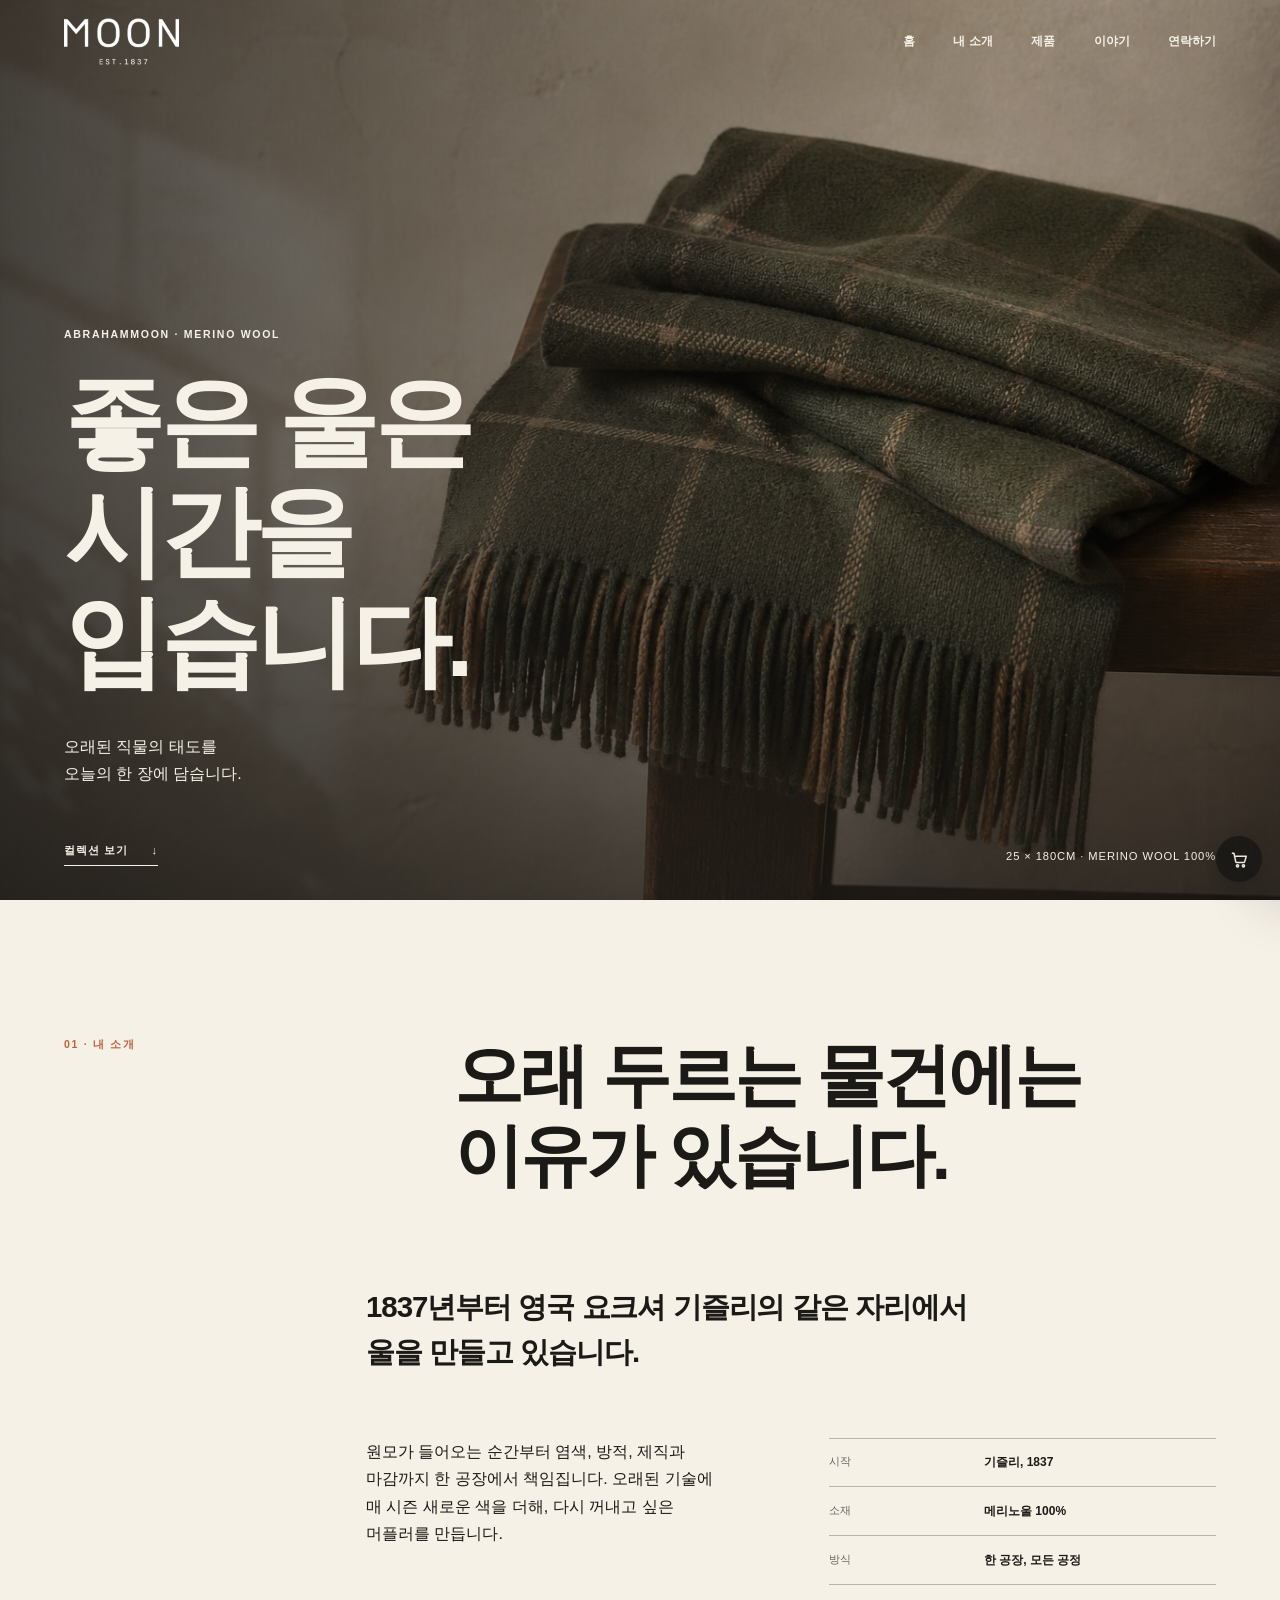
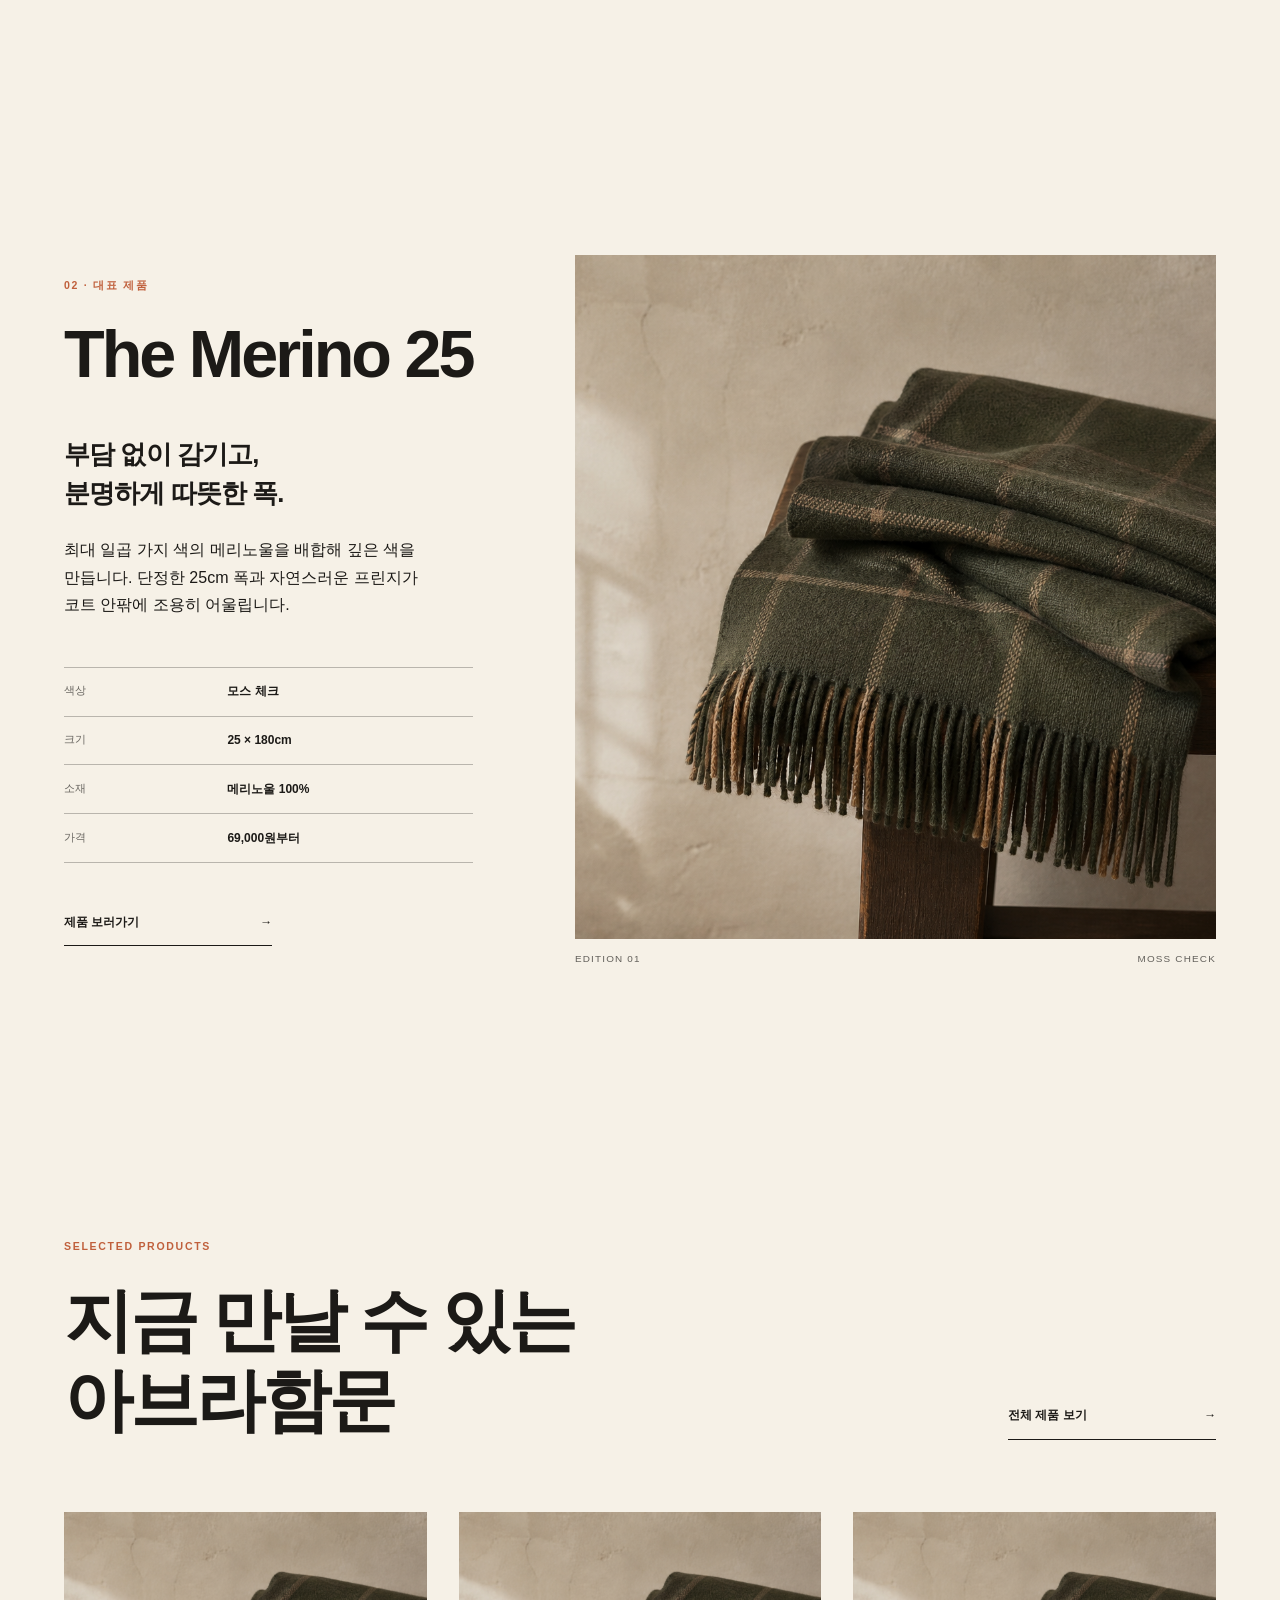
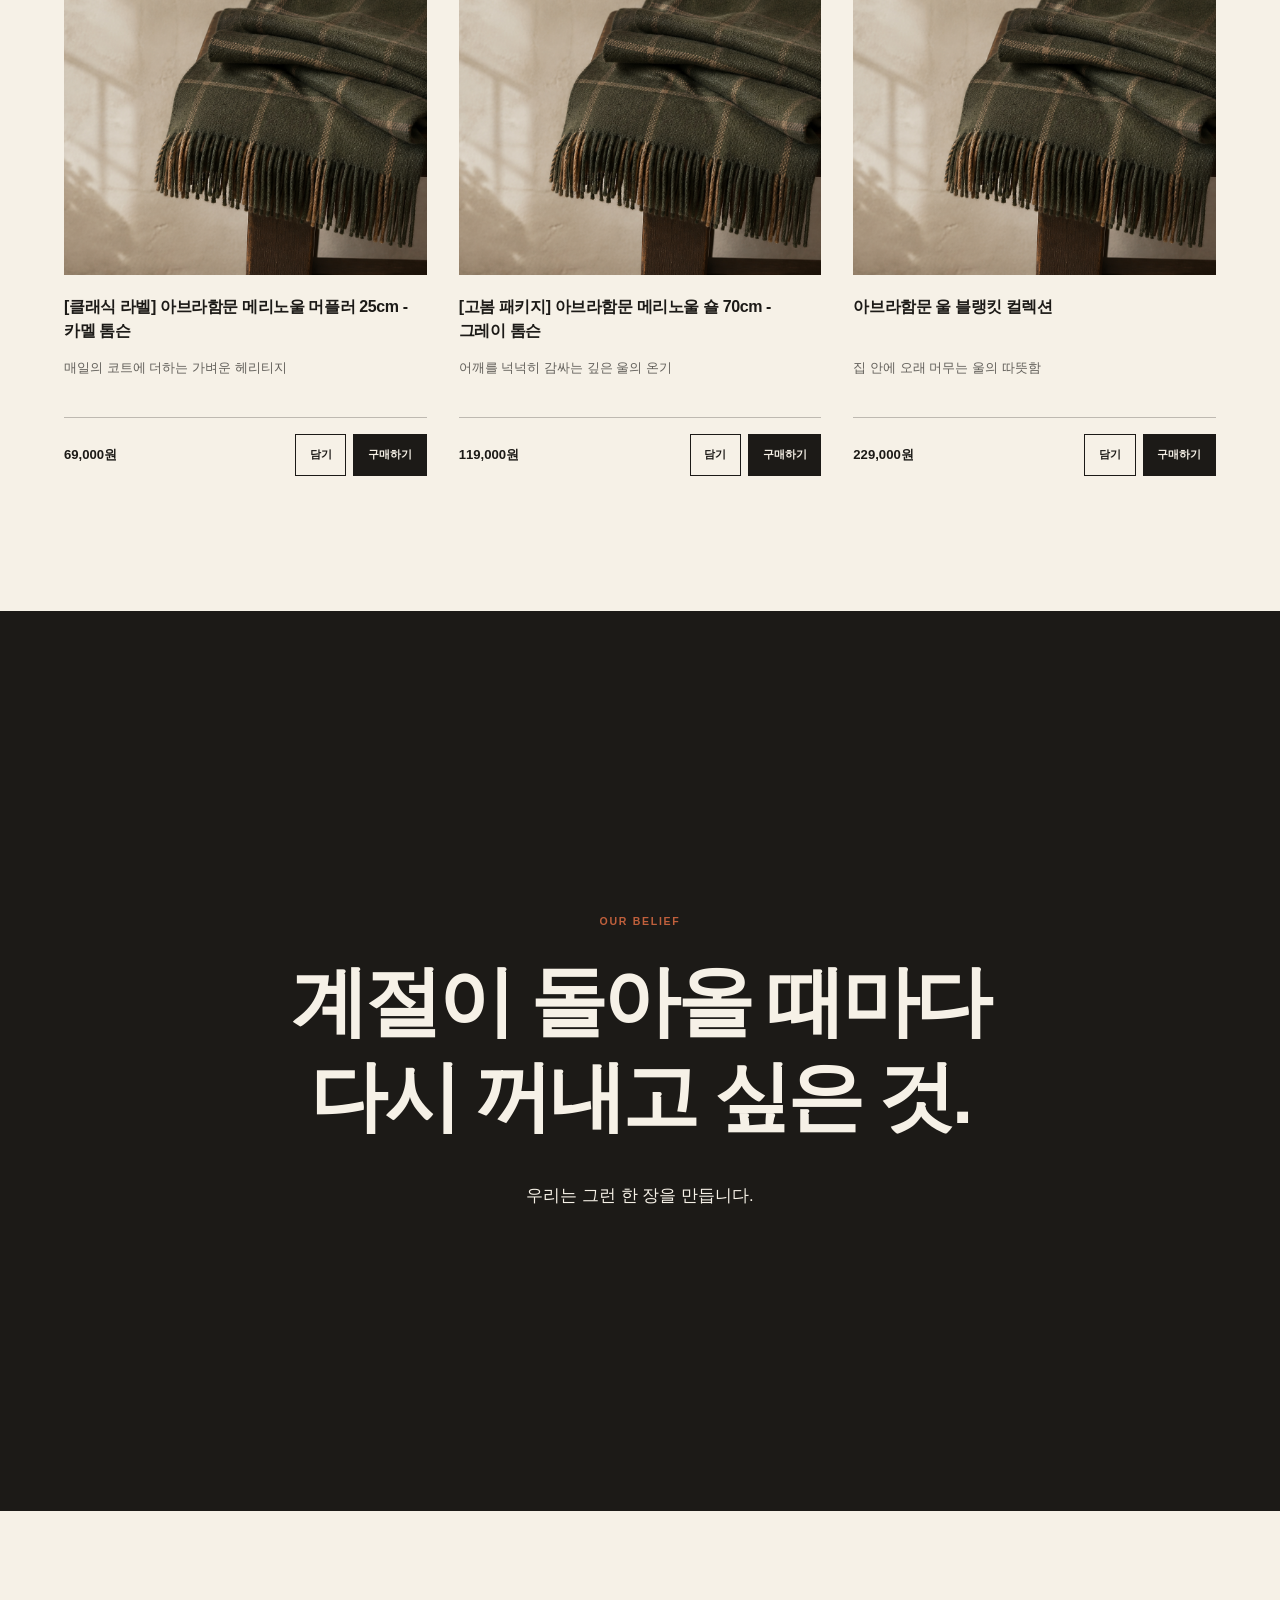
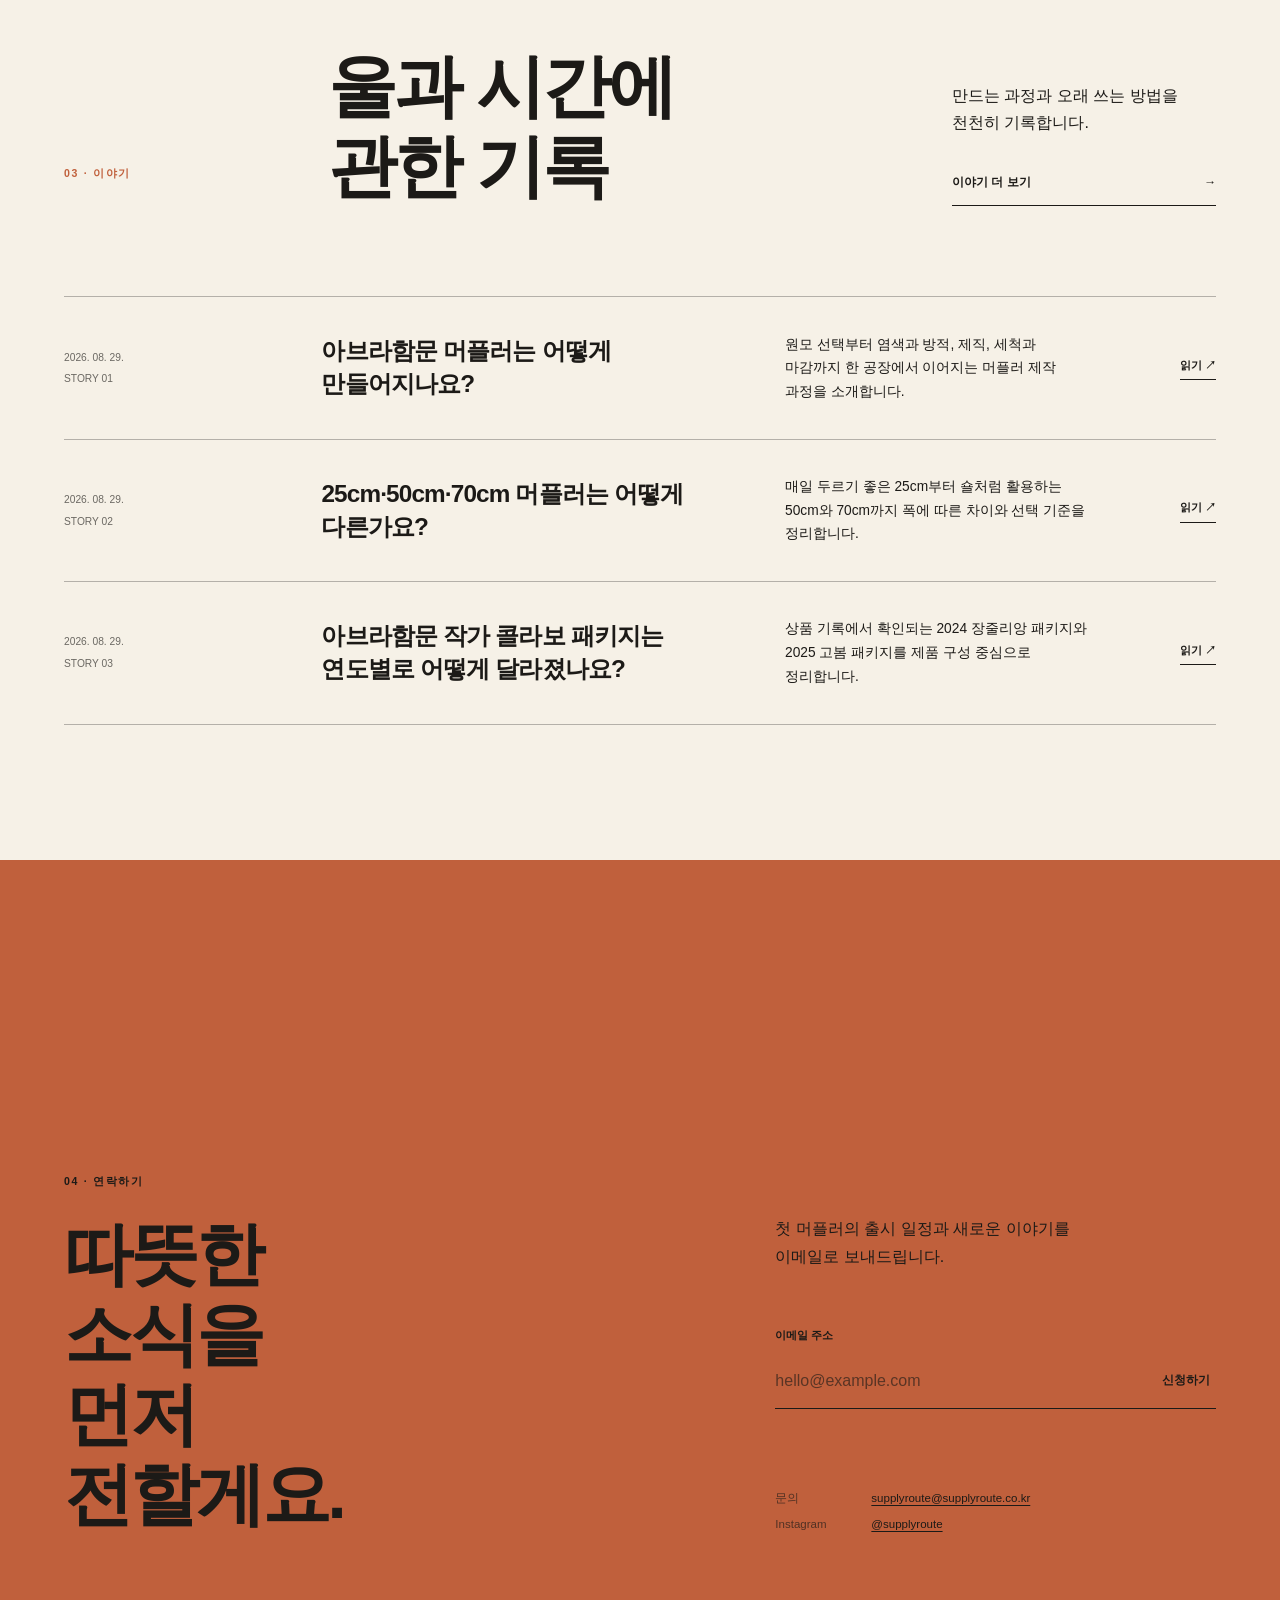
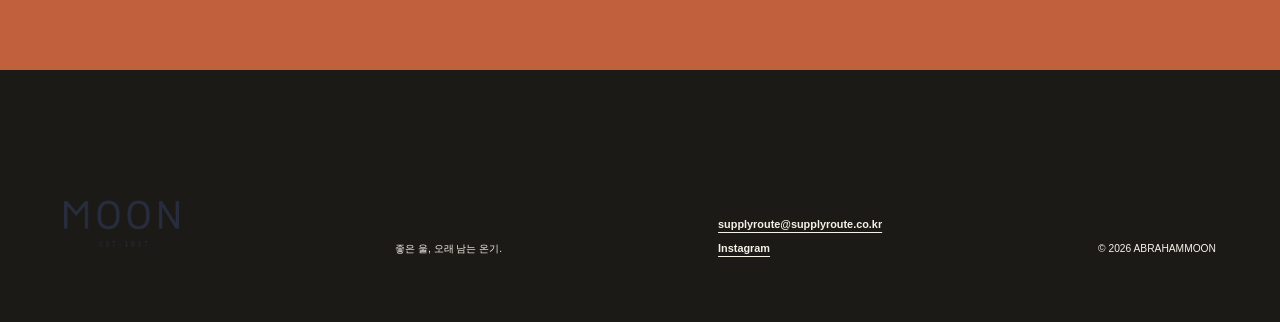
==== commit 718858b4: "Polish site content, cart, and SEO" ====
--- a/index.html
+++ b/index.html
@@ -5,22 +5,25 @@
   <meta name="viewport" content="width=device-width, initial-scale=1">
   <meta name="description" content="좋은 울과 오래된 방식으로 만든 25cm 메리노울 머플러, 아브라함문.">
   <meta name="theme-color" content="#F6F1E7">
+  <link rel="canonical" href="https://abrahammoon-muffler.vercel.app/">
   <meta property="og:title" content="아브라함문 — 좋은 울은 시간을 입습니다">
   <meta property="og:description" content="영국의 헤리티지를 오늘의 감각으로 풀어낸 25cm 메리노울 머플러.">
   <meta property="og:type" content="website">
-  <meta property="og:image" content="assets/abrahammoon-merino-muffler.png">
+  <meta property="og:url" content="https://abrahammoon-muffler.vercel.app/">
+  <meta property="og:image" content="https://abrahammoon-muffler.vercel.app/assets/abrahammoon-merino-muffler.png">
   <title>아브라함문 — 메리노울 머플러 25cm</title>
   <link rel="stylesheet" href="styles.css">
   <script src="script.js" defer></script>
   <script src="products.js" defer></script>
+  <script type="application/ld+json">{"@context":"https://schema.org","@graph":[{"@type":"Organization","name":"아브라함문","url":"https://abrahammoon-muffler.vercel.app/"},{"@type":"WebSite","name":"아브라함문","url":"https://abrahammoon-muffler.vercel.app/","inLanguage":"ko-KR"}]}</script>
+  <link rel="stylesheet" href="assets/cart.css">
 </head>
 <body>
   <a class="skip-link" href="#main">본문으로 건너뛰기</a>
 
   <header class="site-header" data-header>
     <a class="wordmark" href="#home" aria-label="아브라함문 홈">
-      <span class="wordmark-mark" aria-hidden="true">AM</span>
-      <span class="wordmark-name">아브라함문</span>
+      <img class="wordmark-logo" src="assets/moon-logo.webp" alt="아브라함문" width="200" height="120">
     </a>
     <button class="menu-button" type="button" aria-expanded="false" aria-controls="site-nav" data-menu-button>
       <span>메뉴</span><span class="menu-icon" aria-hidden="true"></span>
@@ -30,7 +33,7 @@
       <a href="about.html">내 소개</a>
       <a href="products.html">제품</a>
       <a href="story/">이야기</a>
-      <a href="#contact">연락하기</a>
+      <a href="contact.html">연락하기</a>
     </nav>
   </header>
 
@@ -77,7 +80,7 @@
           <div><dt>색상</dt><dd>모스 체크</dd></div>
           <div><dt>크기</dt><dd>25 × 180cm</dd></div>
           <div><dt>소재</dt><dd>메리노울 100%</dd></div>
-          <div><dt>가격</dt><dd>79,000원부터</dd></div>
+          <div><dt>가격</dt><dd>69,000원부터</dd></div>
         </dl>
         <a class="text-link" href="products.html">제품 보러가기 <span aria-hidden="true">→</span></a>
       </div>
@@ -138,17 +141,22 @@
           <p class="form-message" data-form-message aria-live="polite"></p>
         </form>
         <div class="contact-direct">
-          <span>문의</span><a href="mailto:hello@abrahammoon.kr">hello@abrahammoon.kr</a>
-          <span>Instagram</span><a href="#contact">@abrahammoon.kr</a>
+          <span>문의</span><a href="mailto:supplyroute@supplyroute.co.kr">supplyroute@supplyroute.co.kr</a>
+          <span>Instagram</span><a href="https://www.instagram.com/supplyroute" target="_blank" rel="noopener noreferrer">@supplyroute</a>
         </div>
       </div>
     </section>
   </main>
 
   <footer class="site-footer">
-    <a class="wordmark" href="#home"><span class="wordmark-mark" aria-hidden="true">AM</span><span class="wordmark-name">아브라함문</span></a>
+    <a class="wordmark" href="#home"><img class="wordmark-logo" src="assets/moon-logo.webp" alt="아브라함문" width="200" height="120"></a>
     <p>좋은 울, 오래 남는 온기.</p>
+    <div class="site-footer-contact">
+      <a href="mailto:supplyroute@supplyroute.co.kr" target="_blank" rel="noopener noreferrer">supplyroute@supplyroute.co.kr</a>
+      <a href="https://www.instagram.com/supplyroute" target="_blank" rel="noopener noreferrer">Instagram</a>
+    </div>
     <p>© <span data-year></span> ABRAHAMMOON</p>
   </footer>
+  <script src="assets/cart.js" defer></script>
 </body>
 </html>
--- a/styles.css
+++ b/styles.css
@@ -41,9 +41,10 @@
   transition: background-color .25s ease, color .25s ease, border-color .25s ease;
 }
 .site-header.is-scrolled, .site-header.is-menu-open { background: var(--cream); color: var(--ink); border-color: rgba(28, 26, 23, .18); }
-.wordmark { display: inline-flex; align-items: center; gap: .75rem; font-weight: 700; letter-spacing: -.04em; }
-.wordmark-mark { display: grid; place-items: center; width: 34px; height: 34px; border: 1px solid currentColor; border-radius: 50%; font: italic 10px Georgia, "Times New Roman", serif; }
-.wordmark-name { white-space: nowrap; }
+.wordmark { display: inline-flex; align-items: center; width: clamp(6.4rem, 9vw, 8.6rem); }
+.wordmark-logo { width: 100%; height: auto; object-fit: contain; transition: filter .25s ease, opacity .25s ease; }
+.site-header:not(.is-scrolled):not(.is-menu-open) .wordmark-logo { filter: brightness(0) invert(1); }
+.site-footer .wordmark-logo { filter: none; }
 .site-nav { display: flex; align-items: center; gap: clamp(1.4rem, 3vw, 3.25rem); font-size: .76rem; font-weight: 650; }
 .site-nav a { position: relative; padding: .4rem 0; }
 .site-nav a::after { content: ""; position: absolute; left: 0; right: 100%; bottom: 0; height: 1px; background: currentColor; transition: right .25s ease; }
@@ -133,6 +134,46 @@
 
 .site-footer { min-height: 28vh; display: flex; align-items: flex-end; justify-content: space-between; gap: 2rem; padding: 4rem var(--pad); background: var(--ink); color: var(--cream); }
 .site-footer p { margin: 0; color: var(--cream); font-size: .64rem; }
+.site-footer-contact { display: grid; gap: .35rem; font-size: .68rem; font-weight: 650; }
+.site-footer-contact a { color: var(--cream); text-decoration: underline; text-underline-offset: .25rem; }
+
+/* Contact page */
+.contact-page .site-header { background: var(--cream); color: var(--ink); border-color: rgba(28, 26, 23, .18); }
+.contact-page .site-nav a[aria-current="page"]::after { right: 0; }
+.contact-hero {
+  min-height: 100svh;
+  max-width: var(--max);
+  margin: 0 auto;
+  padding: max(18vh, 9rem) var(--pad) var(--section-space);
+  display: grid;
+  grid-template-columns: .95fr 1.05fr;
+  gap: clamp(3rem, 9vw, 9rem);
+  align-items: end;
+}
+.contact-hero h1 {
+  max-width: 11ch;
+  margin: 0;
+  font: 600 clamp(3.2rem, 6vw, 6.3rem)/1.18 var(--heading-font);
+  letter-spacing: -.045em;
+}
+.contact-hero-copy > p:last-child { margin: 2.5rem 0 0; }
+.contact-link-grid { display: grid; gap: .9rem; }
+.contact-button {
+  display: grid;
+  gap: .8rem;
+  padding: clamp(1.3rem, 3vw, 2rem);
+  border: 1px solid rgba(28, 26, 23, .34);
+  background: transparent;
+  transition: color .2s ease, background-color .2s ease, border-color .2s ease;
+}
+.contact-button span { color: var(--accent); font-size: .68rem; font-weight: 750; letter-spacing: .12em; text-transform: uppercase; }
+.contact-button strong { font-size: clamp(1.2rem, 2.8vw, 2rem); font-weight: 600; line-height: 1.35; overflow-wrap: anywhere; }
+.contact-button:hover,
+.contact-button:focus-visible {
+  border-color: var(--ink);
+  background: var(--ink);
+  color: var(--cream);
+}
 
 .reveal { opacity: 0; transform: translateY(28px); transition: opacity .8s ease, transform .8s ease; }
 .reveal.is-visible { opacity: 1; transform: none; }
@@ -159,6 +200,13 @@
 }
 .founder-hero-copy > p:last-child { margin: 2.5rem 0 0; }
 .founder-portrait { margin: 0; }
+.portrait-image {
+  min-height: min(68vh, 760px);
+  height: min(68vh, 760px);
+  object-fit: cover;
+  object-position: center;
+  border: 1px solid var(--ink);
+}
 .portrait-placeholder {
   min-height: min(68vh, 760px);
   display: grid;
@@ -269,8 +317,30 @@
 .catalog-card-tagline { min-height: 3em; margin: .7rem 0 0; color: rgba(28, 26, 23, .68); font-size: .82rem; line-height: 1.65; }
 .catalog-card-footer { display: flex; justify-content: space-between; align-items: center; gap: 1rem; margin-top: 1.3rem; padding-top: 1rem; border-top: 1px solid rgba(28, 26, 23, .26); }
 .catalog-card-footer p { margin: 0; font-size: .82rem; font-weight: 700; }
-.catalog-card-footer a { flex: 0 0 auto; padding: .65rem .9rem; background: var(--ink); color: var(--cream); font-size: .7rem; font-weight: 750; transition: background-color .2s ease; }
-.catalog-card-footer a:hover, .catalog-card-footer a:focus-visible { background: var(--accent); }
+.catalog-card-actions { display: flex; flex: 0 0 auto; gap: .45rem; }
+.catalog-card-actions a,
+.catalog-card-actions button {
+  flex: 0 0 auto;
+  min-height: 2.4rem;
+  padding: .65rem .85rem;
+  border: 1px solid var(--ink);
+  background: var(--ink);
+  color: var(--cream);
+  font: inherit;
+  font-size: .7rem;
+  font-weight: 750;
+  cursor: pointer;
+  transition: color .2s ease, background-color .2s ease, border-color .2s ease;
+}
+.catalog-card-actions button { background: transparent; color: var(--ink); }
+.catalog-card-actions a:hover,
+.catalog-card-actions a:focus-visible,
+.catalog-card-actions button:hover,
+.catalog-card-actions button:focus-visible {
+  border-color: var(--accent);
+  background: var(--accent);
+  color: var(--cream);
+}
 .catalog-message { grid-column: 1 / -1; margin: 0; padding: 4rem 0; border-top: 1px solid rgba(28, 26, 23, .3); }
 .signature-product { display: grid; grid-template-columns: minmax(0, 1.15fr) minmax(20rem, .85fr); margin-bottom: var(--section-space); overflow: hidden; background: var(--ink); color: var(--cream); }
 .signature-product-media { display: block; overflow: hidden; background: var(--ink); }
@@ -281,8 +351,30 @@
 .signature-product-content h2 { max-width: 14em; margin: 1.5rem 0 0; font: 600 clamp(1.8rem, 3vw, 3rem)/1.35 var(--heading-font); letter-spacing: -.04em; }
 .signature-product-tagline { max-width: 25em; margin: 2rem 0 0; font-size: clamp(1rem, 1.3vw, 1.2rem); line-height: 1.75; }
 .signature-product-price { margin: 1.25rem 0 0; font-size: .86rem; font-weight: 700; }
-.signature-product-buy { display: inline-block; margin-top: 2rem; padding: .9rem 1.2rem; background: var(--accent); color: var(--cream); font-size: .75rem; font-weight: 750; transition: color .2s ease, background-color .2s ease; }
-.signature-product-buy:hover, .signature-product-buy:focus-visible { background: var(--cream); color: var(--ink); }
+.signature-product-actions { display: flex; flex-wrap: wrap; gap: .7rem; margin-top: 2rem; }
+.signature-product-buy,
+.signature-product-cart {
+  display: inline-block;
+  min-height: 2.9rem;
+  padding: .9rem 1.2rem;
+  border: 1px solid var(--accent);
+  background: var(--accent);
+  color: var(--cream);
+  font: inherit;
+  font-size: .75rem;
+  font-weight: 750;
+  cursor: pointer;
+  transition: color .2s ease, background-color .2s ease, border-color .2s ease;
+}
+.signature-product-cart { background: transparent; color: var(--cream); border-color: rgba(246, 241, 231, .62); }
+.signature-product-buy:hover,
+.signature-product-buy:focus-visible,
+.signature-product-cart:hover,
+.signature-product-cart:focus-visible {
+  border-color: var(--cream);
+  background: var(--cream);
+  color: var(--ink);
+}
 .curated-grid-heading { display: flex; justify-content: space-between; align-items: end; gap: 2rem; margin-bottom: clamp(3rem, 7vh, 5.5rem); }
 .curated-grid-heading h2 { margin: 0; font: 600 clamp(2rem, 4vw, 3.8rem)/1.25 var(--heading-font); letter-spacing: -.04em; }
 .catalog-store-cta { display: flex; justify-content: center; margin-top: clamp(4rem, 8vh, 7rem); }
@@ -325,6 +417,15 @@
 .post-faq summary { cursor: pointer; font-weight: 650; }
 .post-faq summary::marker { color: var(--accent); }
 .post-faq p { max-width: none; margin: .8rem 0 0; color: rgba(28, 26, 23, .72); }
+.post-related { margin-top: 2.5rem; padding-top: 1.5rem; border-top: 1px solid rgba(28, 26, 23, .25); }
+.post-related h2, .post-sources h2 { margin: 0 0 1rem; font: 600 1rem/1.5 var(--heading-font); }
+.post-related ul, .post-sources ol { margin: 0; padding-left: 1.2rem; }
+.post-related li, .post-sources li { margin-bottom: .55rem; }
+.post-related a, .post-sources a { border-bottom: 1px solid currentColor; }
+.post-sources { margin-top: 2.5rem; color: rgba(28, 26, 23, .68); font-size: .78rem; }
+.post-cta { margin-top: 3rem; padding: 2rem; background: var(--ink); color: var(--cream); }
+.post-cta p { margin: 0; color: var(--cream); }
+.post-cta .text-link { margin-top: 1.2rem; }
 .post-nav { display: grid; grid-template-columns: 1fr 1fr; gap: 2rem; margin-top: clamp(4rem, 10vh, 7rem); padding-top: 1.5rem; border-top: 1px solid rgba(28, 26, 23, .3); }
 .post-nav a:last-child { text-align: right; }
 .post-nav small { display: block; color: var(--accent); font-size: .62rem; font-weight: 750; letter-spacing: .08em; text-transform: uppercase; }
@@ -349,7 +450,7 @@
   .hero h1 { font-size: clamp(3.25rem, 13vw, 5.2rem); }
   .hero-scrim { background: linear-gradient(0deg, rgba(28, 26, 23, .78) 0%, rgba(28, 26, 23, .36) 68%, rgba(28, 26, 23, .18) 100%); }
   .hero-foot p { display: none; }
-  .section-intro, .journal-heading, .contact { grid-template-columns: 1fr; }
+  .section-intro, .journal-heading, .contact, .contact-hero { grid-template-columns: 1fr; }
   .section-intro { gap: 2rem; }
   .about-body { margin-top: 4.5rem; }
   .about-columns { grid-template-columns: 1fr; }
@@ -365,12 +466,14 @@
   .contact { min-height: 100svh; align-items: start; }
   .contact-heading, .contact-body { max-width: none; margin: 0; }
   .contact-body { align-self: end; }
+  .contact-hero { padding-top: 9rem; }
+  .contact-hero h1 { font-size: clamp(3.2rem, 12vw, 5rem); }
   .site-footer { align-items: flex-start; flex-direction: column; min-height: 36vh; }
   .founder-hero, .story-chapter, .customer-memory, .timeline-section { grid-template-columns: 1fr; }
   .founder-hero { padding-top: 9rem; }
   .founder-hero-copy h1 { font-size: clamp(3.2rem, 12vw, 5rem); }
   .founder-portrait { width: calc(100% - 1.5rem); margin-left: 1.5rem; }
-  .portrait-placeholder { min-height: 68svh; }
+  .portrait-image, .portrait-placeholder { min-height: 68svh; height: 68svh; }
   .story-chapter, .customer-memory, .timeline-section { gap: 4.5rem; }
   .story-copy { padding-top: 0; }
   .story-quote { min-height: 100svh; }
@@ -391,6 +494,10 @@
   .catalog-grid { grid-template-columns: 1fr; gap: 3rem; }
   .catalog-card h3 { min-height: 0; }
   .catalog-card-tagline { min-height: 0; }
+  .catalog-card-footer { align-items: flex-start; flex-direction: column; }
+  .catalog-card-actions { width: 100%; }
+  .catalog-card-actions a,
+  .catalog-card-actions button { flex: 1 1 0; text-align: center; }
   .catalog-hero h1 { font-size: clamp(2.9rem, 12vw, 3.6rem); }
   .curated-grid-heading { align-items: start; flex-direction: column; }
   .post-nav { grid-template-columns: 1fr; }
@@ -412,9 +519,11 @@
   .journal-item > p:nth-of-type(2) { padding-right: 1rem; }
   .founder-hero-copy h1 { font-size: clamp(2.9rem, 12vw, 3.6rem); }
   .founder-portrait { width: 100%; margin-left: 0; }
-  .portrait-placeholder { min-height: 62svh; }
+  .portrait-image, .portrait-placeholder { min-height: 62svh; height: 62svh; }
   .chapter-heading h2, .memory-copy h2, .timeline-heading h2 { font-size: clamp(2.55rem, 11.5vw, 3.5rem); }
   .story-quote blockquote { font-size: clamp(2.15rem, 9.8vw, 3rem); }
+  .contact-hero h1 { font-size: clamp(2.9rem, 12vw, 3.6rem); }
+  .contact-button { padding: 1.25rem; }
   .timeline li { grid-template-columns: 1fr; gap: .8rem; }
   .making-heading h2 { font-size: clamp(2.55rem, 11.5vw, 3.5rem); }
   .making-steps li { grid-template-columns: 2.5rem 1fr; gap: 1rem; }
--- a/assets/cart.css
+++ b/assets/cart.css
@@ -0,0 +1,191 @@
+/* ==========================================================================
+   장바구니 부품 키트 — cart.css
+   실행DAY 2026-08-29 · https://runday.irumai.kr/260829/kit/cart/
+
+   ● 브랜드에 맞추려면 아래 변수 6개만 바꾸면 됩니다.
+     클래스 이름은 전부 rdcart- 로 시작해서 내 사이트 CSS 와 겹치지 않습니다.
+   ========================================================================== */
+:root {
+  --cart-bg:     #F6F1E7;   /* 서랍 바탕색 */
+  --cart-ink:    #1C1A17;   /* 글자색 (버튼 바탕색으로도 씁니다) */
+  --cart-line:   rgba(28, 26, 23, .22);   /* 구분선 */
+  --cart-accent: #C0603C;   /* 뱃지·강조 */
+  --cart-radius: 0;         /* 모서리 둥글기 */
+  --cart-font:   "Pretendard", "Noto Sans KR", "Apple SD Gothic Neo",
+                 -apple-system, BlinkMacSystemFont, "Malgun Gothic", sans-serif;
+}
+
+/* ───────── 열렸을 때 배경 스크롤 잠금 ───────── */
+html.rdcart-locked, body.rdcart-locked { overflow: hidden; }
+
+/* ───────── 장바구니 버튼 ───────── */
+.rdcart-btn {
+  position: relative;
+  display: inline-grid; place-items: center;
+  width: 46px; height: 46px; padding: 0;
+  border: 0; border-radius: 999px;
+  background: var(--cart-ink); color: var(--cart-bg);
+  font: inherit; cursor: pointer;
+  transition: transform .2s ease, box-shadow .2s ease;
+}
+.rdcart-btn--float {
+  position: fixed; right: 18px; bottom: 18px; z-index: 90;
+  box-shadow: 0 6px 20px rgba(0, 0, 0, .18);
+}
+.rdcart-btn:active { transform: translateY(0); }
+@media (hover: hover) { .rdcart-btn:hover { transform: translateY(-1px); } }
+.rdcart-btn:focus-visible { outline: 2px solid var(--cart-accent); outline-offset: 3px; }
+.rdcart-btn svg { display: block; }
+
+.rdcart-btn__count {
+  position: absolute; top: -3px; right: -3px;
+  min-width: 20px; height: 20px; padding: 0 5px;
+  display: grid; place-items: center;
+  border-radius: 999px;
+  background: var(--cart-accent); color: var(--cart-bg);
+  font-family: var(--cart-font);
+  font-size: 11px; font-weight: 800; line-height: 1;
+  transform: scale(0); transition: transform .25s cubic-bezier(.2, .8, .3, 1);
+}
+.rdcart-btn--has .rdcart-btn__count { transform: scale(1); }
+
+/* 담기 버튼의 "담았습니다" 순간 (참가자 버튼 스타일은 건드리지 않습니다) */
+.rdcart-added { opacity: .68; }
+
+/* ───────── 서랍 ───────── */
+.rdcart {
+  position: fixed; inset: 0; z-index: 100;
+  pointer-events: none;
+  font-family: var(--cart-font);
+  color: var(--cart-ink);
+  -webkit-text-size-adjust: 100%;
+}
+.rdcart--open { pointer-events: auto; }
+
+.rdcart__back {
+  position: absolute; inset: 0;
+  background: rgba(28, 26, 23, .48);
+  opacity: 0; transition: opacity .32s ease;
+}
+.rdcart--open .rdcart__back { opacity: 1; }
+
+.rdcart__panel {
+  position: absolute; top: 0; right: 0;
+  height: 100%; width: min(400px, 92vw);
+  display: flex; flex-direction: column;
+  background: var(--cart-bg);
+  box-shadow: -18px 0 54px rgba(28, 26, 23, .2);
+  transform: translateX(100%);
+  transition: transform .38s cubic-bezier(.2, .8, .3, 1);
+}
+.rdcart--open .rdcart__panel { transform: none; }
+
+.rdcart__head {
+  display: flex; align-items: center; justify-content: space-between;
+  gap: 12px; padding: 20px 22px;
+  border-bottom: 1px solid var(--cart-line);
+}
+.rdcart__title { margin: 0; font-size: 17px; font-weight: 800; letter-spacing: -.02em; }
+.rdcart__close {
+  width: 34px; height: 34px; flex: none;
+  border: 0; border-radius: 999px; background: none;
+  color: var(--cart-ink); font: inherit; font-size: 22px; line-height: 1;
+  cursor: pointer; opacity: .6;
+}
+@media (hover: hover) { .rdcart__close:hover { background: var(--cart-line); opacity: 1; } }
+.rdcart__close:focus-visible { outline: 2px solid var(--cart-accent); outline-offset: 2px; }
+
+.rdcart__body { flex: 1; overflow-y: auto; padding: 6px 22px; -webkit-overflow-scrolling: touch; }
+.rdcart__empty { padding: 34px 0; margin: 0; font-size: 14px; line-height: 1.85; opacity: .6; }
+
+/* ───────── 줄 ───────── */
+.rdcart__line {
+  display: flex; align-items: center; gap: 12px;
+  padding: 15px 0; border-bottom: 1px solid var(--cart-line);
+}
+.rdcart__grow { flex: 1; min-width: 0; }
+.rdcart__grow b {
+  display: block; font-size: 14.5px; font-weight: 700; letter-spacing: -.02em;
+  overflow-wrap: anywhere;
+}
+.rdcart__grow small { display: block; margin-top: 3px; font-size: 12.5px; opacity: .6; }
+
+.rdcart__go {
+  display: inline-block; margin-top: 7px;
+  font-size: 12.5px; font-weight: 700; color: var(--cart-ink);
+  text-decoration: none;
+  border-bottom: 1.5px solid var(--cart-ink); padding-bottom: 1px;
+}
+@media (hover: hover) { .rdcart__go:hover { opacity: .6; } }
+.rdcart__go--off {
+  font-weight: 400; opacity: .45;
+  border-bottom-style: dotted; cursor: default;
+}
+
+.rdcart__qty {
+  display: inline-flex; align-items: center; flex: none;
+  border-radius: 999px; box-shadow: inset 0 0 0 1.5px var(--cart-line);
+}
+.rdcart__qty button {
+  width: 32px; height: 32px; padding: 0;
+  border: 0; border-radius: 999px; background: none;
+  color: var(--cart-ink); font: inherit; font-size: 16px; font-weight: 700;
+  cursor: pointer;
+}
+@media (hover: hover) { .rdcart__qty button:hover { background: var(--cart-line); } }
+.rdcart__qty button:focus-visible { outline: 2px solid var(--cart-accent); outline-offset: 1px; }
+.rdcart__qty > span { min-width: 26px; text-align: center; font-size: 14px; font-weight: 700; }
+
+.rdcart__kill {
+  flex: none; border: 0; background: none; padding: 4px 2px;
+  color: var(--cart-ink); font: inherit; font-size: 12px; opacity: .55;
+  text-decoration: underline; text-underline-offset: 3px; cursor: pointer;
+}
+@media (hover: hover) { .rdcart__kill:hover { opacity: 1; color: var(--cart-accent); } }
+
+/* ───────── 아래 (합계·안내·버튼) ───────── */
+.rdcart__foot {
+  padding: 18px 22px calc(22px + env(safe-area-inset-bottom, 0px));
+  border-top: 1px solid var(--cart-line);
+  background: var(--cart-bg);
+}
+.rdcart__sum { display: flex; align-items: baseline; justify-content: space-between; }
+.rdcart__sum span { font-size: 13px; opacity: .6; }
+.rdcart__sum b { font-size: 21px; font-weight: 800; letter-spacing: -.03em; }
+
+.rdcart__lead { margin: 12px 0 14px; font-size: 12.5px; line-height: 1.7; opacity: .62; }
+
+.rdcart__acts { display: grid; grid-template-columns: 1fr 1fr; gap: 8px; }
+.rdcart__act {
+  display: inline-flex; align-items: center; justify-content: center;
+  min-height: 46px; padding: 0 12px;
+  border: 1.5px solid var(--cart-ink); border-radius: var(--cart-radius);
+  font: inherit; font-size: 14px; font-weight: 700; letter-spacing: -.01em;
+  text-decoration: none; cursor: pointer;
+  transition: opacity .2s ease;
+}
+@media (hover: hover) { .rdcart__act:hover { opacity: .78; } }
+.rdcart__act:focus-visible { outline: 2px solid var(--cart-accent); outline-offset: 2px; }
+.rdcart__act--solid { background: var(--cart-ink); color: var(--cart-bg); }
+.rdcart__act--ghost { background: none; color: var(--cart-ink); }
+.rdcart__act[aria-disabled="true"] { opacity: .35; pointer-events: none; }
+.rdcart--empty .rdcart__act { opacity: .35; pointer-events: none; }
+.rdcart--empty .rdcart__sum { opacity: .45; }
+
+/* ───────── 모바일 (375px 에서 전체 폭) ───────── */
+@media (max-width: 480px) {
+  .rdcart__panel { width: 100%; box-shadow: none; }
+  .rdcart__head, .rdcart__body, .rdcart__foot { padding-left: 18px; padding-right: 18px; }
+  .rdcart__line { gap: 9px; }
+  .rdcart__kill { font-size: 11.5px; }
+  .rdcart-btn--float { right: 12px; bottom: 12px; }
+}
+
+/* ───────── 움직임을 줄여 달라는 설정 존중 ───────── */
+@media (prefers-reduced-motion: reduce) {
+  .rdcart__panel, .rdcart__back, .rdcart-btn, .rdcart-btn__count, .rdcart__act {
+    transition: none !important;
+  }
+  .rdcart-btn:hover { transform: none; }
+}
+
